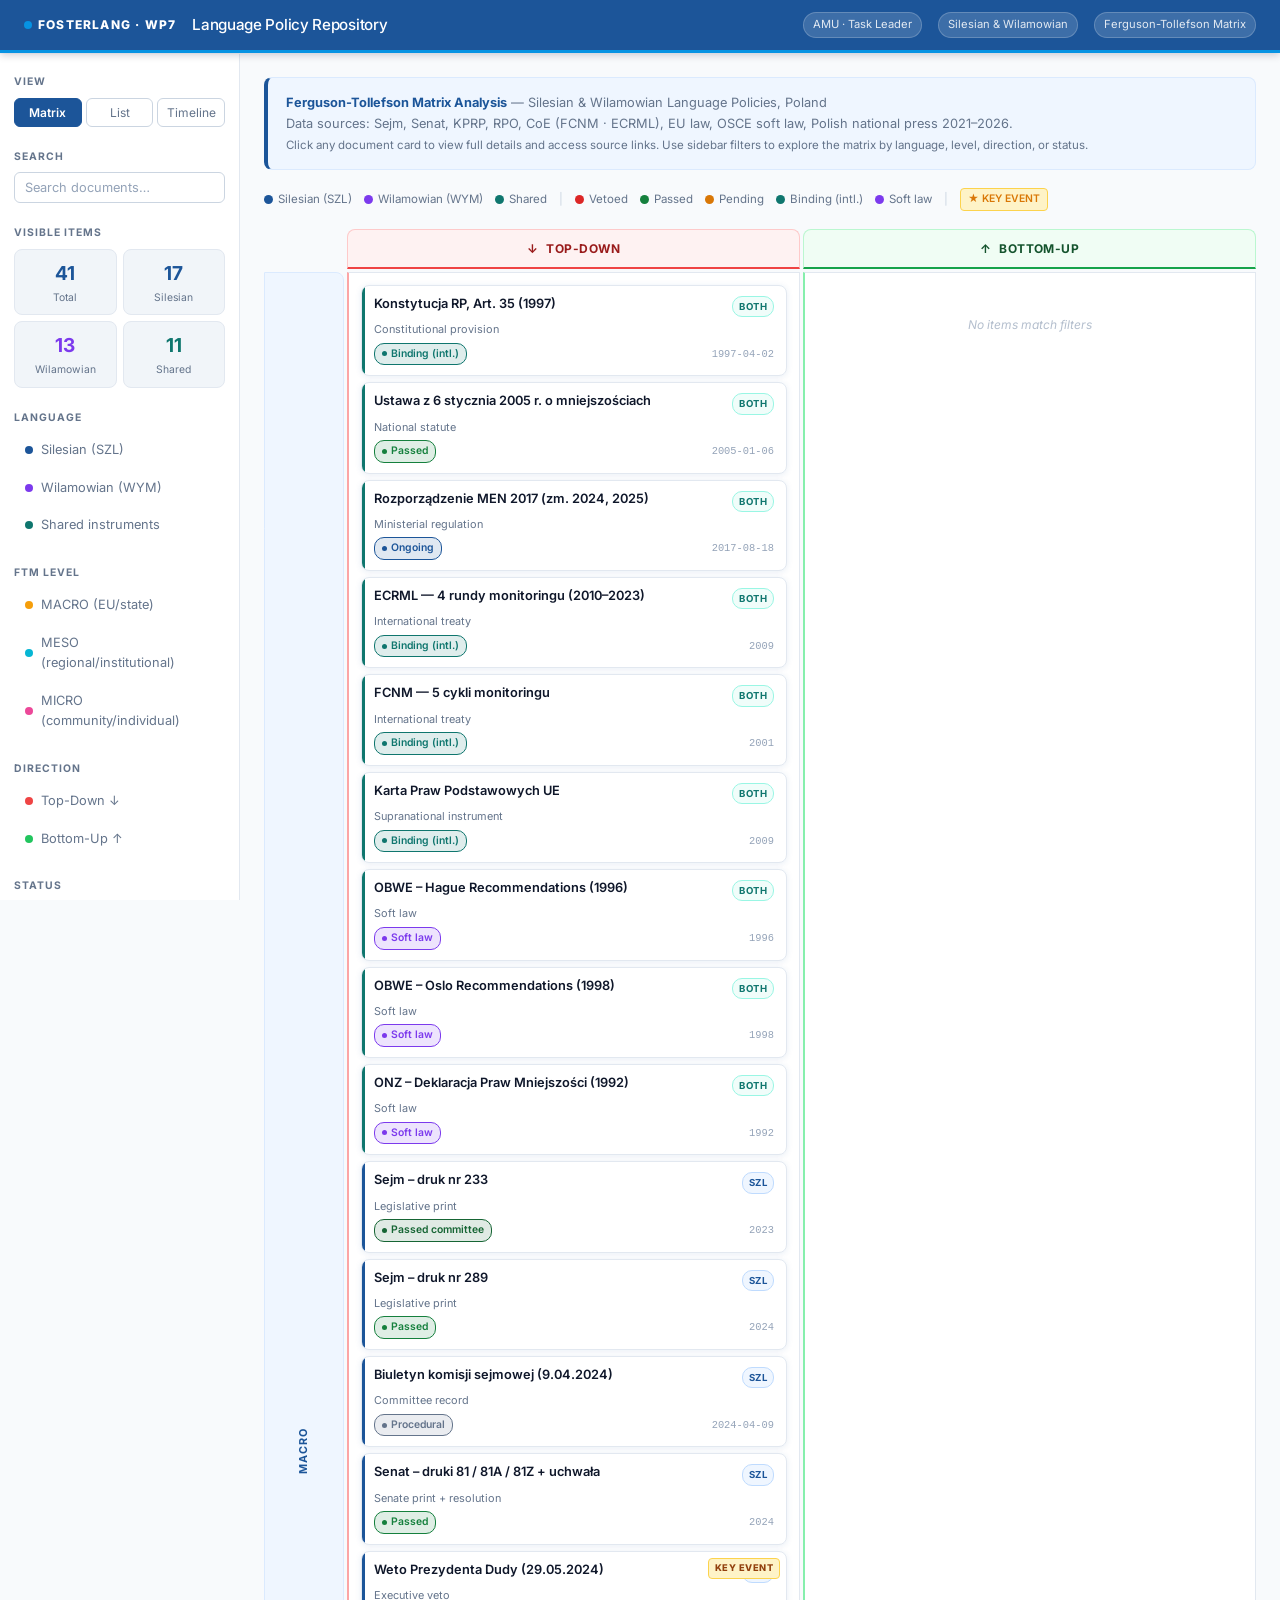
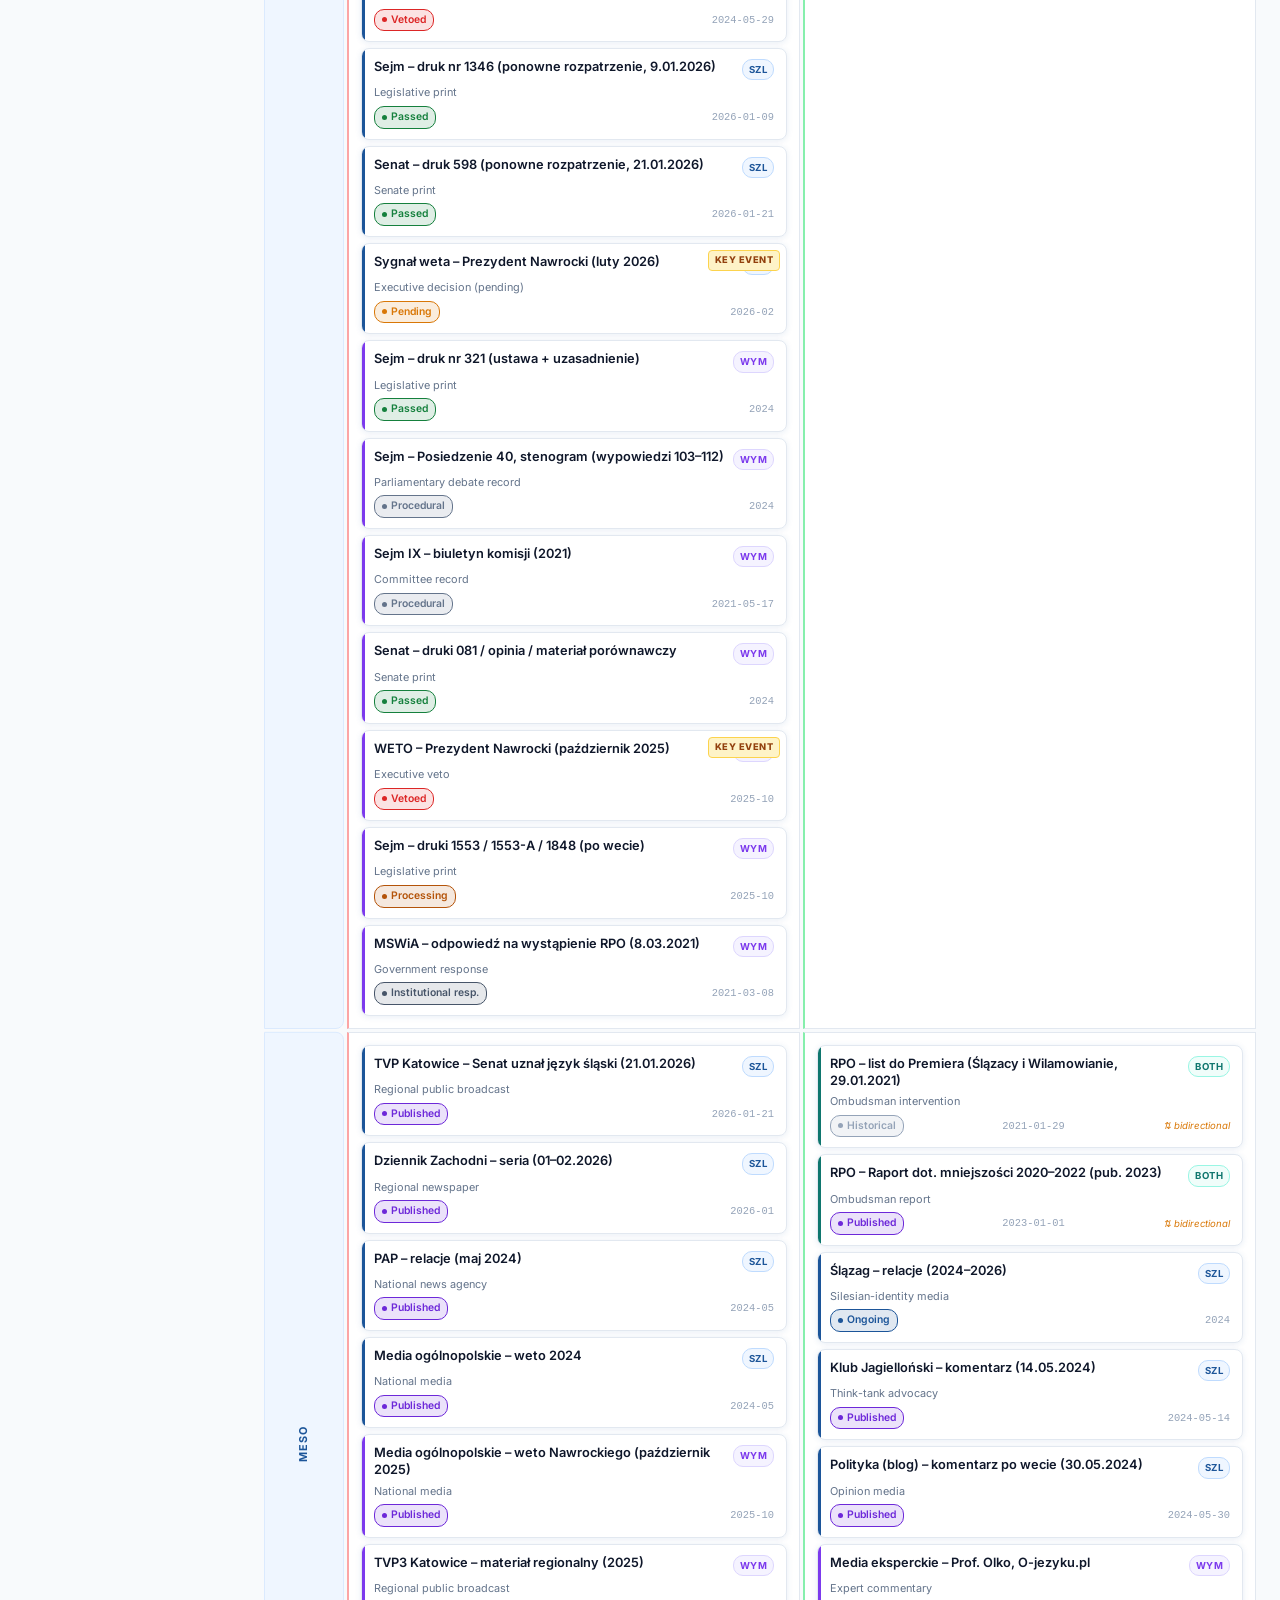
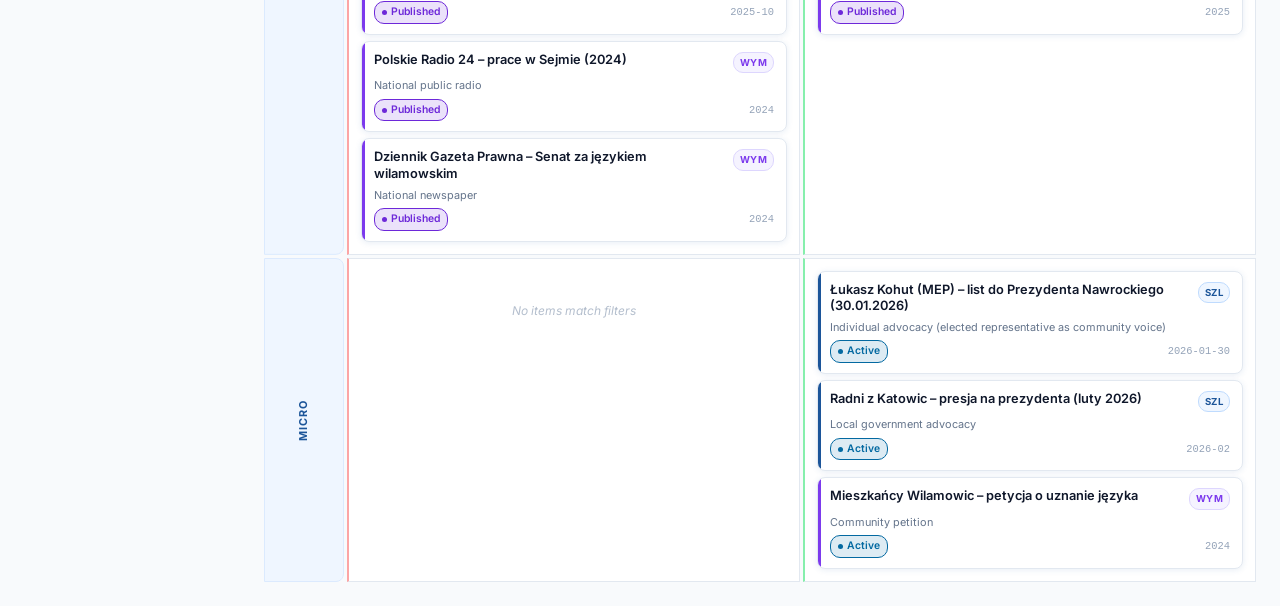
==== index.html @ af9cbf14 "Add FOSTERLANG WP7 language policy FTM repository Interactive GitHub Pages site presenting Silesian " ====
<!DOCTYPE html>
<html lang="en">
<head>
  <meta charset="UTF-8">
  <meta name="viewport" content="width=device-width, initial-scale=1.0">
  <title>Language Policy Repository — FOSTERLANG WP7</title>
  <link rel="preconnect" href="https://fonts.googleapis.com">
  <link rel="preconnect" href="https://fonts.gstatic.com" crossorigin>
  <link href="https://fonts.googleapis.com/css2?family=Inter:wght@400;500;600;700&display=swap" rel="stylesheet">
  <link rel="stylesheet" href="css/styles.css">
</head>
<body>

<!-- ─── Header ─────────────────────────────────────────────────────────────── -->
<header class="site-header">
  <span class="logo">FOSTERLANG · WP7</span>
  <h1>Language Policy Repository</h1>
  <span class="meta-tag">AMU · Task Leader</span>
  <span class="meta-tag">Silesian &amp; Wilamowian</span>
  <span class="meta-tag">Ferguson-Tollefson Matrix</span>
</header>

<!-- ─── App Layout ──────────────────────────────────────────────────────────── -->
<div class="app-layout">

  <!-- Sidebar -->
  <aside class="sidebar">

    <!-- View toggle -->
    <section>
      <span class="sidebar-label">View</span>
      <div class="view-toggle">
        <button class="view-btn active" data-view="matrix">Matrix</button>
        <button class="view-btn" data-view="list">List</button>
        <button class="view-btn" data-view="timeline">Timeline</button>
      </div>
    </section>

    <!-- Search -->
    <section>
      <span class="sidebar-label">Search</span>
      <input type="text" id="search-input" class="search-bar" placeholder="Search documents…">
    </section>

    <!-- Stats -->
    <section>
      <span class="sidebar-label">Visible items</span>
      <div class="stat-grid">
        <div class="stat-box">
          <div class="num" id="stat-total">—</div>
          <div class="lbl">Total</div>
        </div>
        <div class="stat-box">
          <div class="num" id="stat-szl" style="color:var(--szl)">—</div>
          <div class="lbl">Silesian</div>
        </div>
        <div class="stat-box">
          <div class="num" id="stat-wym" style="color:var(--wym)">—</div>
          <div class="lbl">Wilamowian</div>
        </div>
        <div class="stat-box">
          <div class="num" id="stat-shared" style="color:var(--shared)">—</div>
          <div class="lbl">Shared</div>
        </div>
      </div>
    </section>

    <!-- Language filter -->
    <section>
      <span class="sidebar-label">Language</span>
      <div class="filter-group">
        <div class="filter-pill" data-filter="language" data-value="szl">
          <span class="dot" style="background:var(--szl)"></span>
          Silesian (SZL)
        </div>
        <div class="filter-pill" data-filter="language" data-value="wym">
          <span class="dot" style="background:var(--wym)"></span>
          Wilamowian (WYM)
        </div>
        <div class="filter-pill" data-filter="language" data-value="shared">
          <span class="dot" style="background:var(--shared)"></span>
          Shared instruments
        </div>
      </div>
    </section>

    <!-- Level filter -->
    <section>
      <span class="sidebar-label">FTM Level</span>
      <div class="filter-group">
        <div class="filter-pill" data-filter="level" data-value="MACRO">
          <span class="dot" style="background:#f59e0b"></span>
          MACRO (EU/state)
        </div>
        <div class="filter-pill" data-filter="level" data-value="MESO">
          <span class="dot" style="background:#06b6d4"></span>
          MESO (regional/institutional)
        </div>
        <div class="filter-pill" data-filter="level" data-value="MICRO">
          <span class="dot" style="background:#ec4899"></span>
          MICRO (community/individual)
        </div>
      </div>
    </section>

    <!-- Direction filter -->
    <section>
      <span class="sidebar-label">Direction</span>
      <div class="filter-group">
        <div class="filter-pill" data-filter="direction" data-value="TOP_DOWN">
          <span class="dot" style="background:#ef4444"></span>
          Top-Down ↓
        </div>
        <div class="filter-pill" data-filter="direction" data-value="BOTTOM_UP">
          <span class="dot" style="background:#22c55e"></span>
          Bottom-Up ↑
        </div>
      </div>
    </section>

    <!-- Status filter -->
    <section>
      <span class="sidebar-label">Status</span>
      <div class="filter-group">
        <div class="filter-pill" data-filter="status" data-value="vetoed">
          <span class="dot" style="background:#ef4444"></span>Vetoed
        </div>
        <div class="filter-pill" data-filter="status" data-value="pending">
          <span class="dot" style="background:#f97316"></span>Pending
        </div>
        <div class="filter-pill" data-filter="status" data-value="passed">
          <span class="dot" style="background:#22c55e"></span>Passed
        </div>
        <div class="filter-pill" data-filter="status" data-value="binding_international">
          <span class="dot" style="background:#10b981"></span>Binding (intl.)
        </div>
        <div class="filter-pill" data-filter="status" data-value="soft_law">
          <span class="dot" style="background:#a78bfa"></span>Soft law
        </div>
        <div class="filter-pill" data-filter="status" data-value="processing">
          <span class="dot" style="background:#eab308"></span>Processing
        </div>
        <div class="filter-pill" data-filter="status" data-value="ongoing">
          <span class="dot" style="background:#3b82f6"></span>Ongoing
        </div>
        <div class="filter-pill" data-filter="status" data-value="published">
          <span class="dot" style="background:#8b5cf6"></span>Published
        </div>
      </div>
    </section>

    <!-- FTM reference -->
    <section>
      <span class="sidebar-label">Framework</span>
      <div style="font-size:.72rem;color:var(--text-muted);line-height:1.6;background:var(--surface2);border-radius:6px;padding:10px 12px;border:1px solid var(--border);">
        <strong style="color:var(--accent)">Ferguson-Tollefson Matrix</strong><br>
        Kan (2011); Kan &amp; Adamson (2016)<br><br>
        Evaluates language policy at <strong>3 levels</strong> × <strong>2 directions</strong>:<br>
        MACRO · MESO · MICRO<br>
        Top-Down · Bottom-Up<br><br>
        <span style="color:var(--text-muted);font-style:italic;">Part of FOSTERLANG WP7 — Effective Multilingualism Policies</span>
      </div>
    </section>

  </aside>

  <!-- Main -->
  <main class="main">

    <!-- Framework info banner -->
    <div class="framework-banner">
      <div style="flex:1">
        <strong>Ferguson-Tollefson Matrix Analysis</strong> — Silesian &amp; Wilamowian Language Policies, Poland<br>
        Data sources: Sejm, Senat, KPRP, RPO, CoE (FCNM · ECRML), EU law, OSCE soft law, Polish national press 2021–2026.<br>
        <span style="font-size:.72rem;">Click any document card to view full details and access source links. Use sidebar filters to explore the matrix by language, level, direction, or status.</span>
      </div>
    </div>

    <!-- Legend -->
    <div class="legend">
      <span class="legend-item"><span class="legend-dot" style="background:var(--szl)"></span>Silesian (SZL)</span>
      <span class="legend-item"><span class="legend-dot" style="background:var(--wym)"></span>Wilamowian (WYM)</span>
      <span class="legend-item"><span class="legend-dot" style="background:var(--shared)"></span>Shared</span>
      <span class="legend-divider">|</span>
      <span class="legend-item"><span class="legend-dot" style="background:#dc2626"></span>Vetoed</span>
      <span class="legend-item"><span class="legend-dot" style="background:#15803d"></span>Passed</span>
      <span class="legend-item"><span class="legend-dot" style="background:#d97706"></span>Pending</span>
      <span class="legend-item"><span class="legend-dot" style="background:#0f766e"></span>Binding (intl.)</span>
      <span class="legend-item"><span class="legend-dot" style="background:#7c3aed"></span>Soft law</span>
      <span class="legend-divider">|</span>
      <span class="legend-item" style="font-weight:600;color:#d97706;background:#fef3c7;padding:2px 7px;border-radius:4px;border:1px solid #fcd34d;font-size:.65rem;">★ KEY EVENT</span>
    </div>

    <!-- ── Matrix View ──────────────────────────────────────────────────────── -->
    <div id="matrix-view">
      <div class="matrix-container" id="matrix-container">
        <!-- Rendered by JS -->
      </div>
    </div>

    <!-- ── List View ────────────────────────────────────────────────────────── -->
    <div id="list-view">
      <div id="list-container">
        <!-- Rendered by JS -->
      </div>
    </div>

    <!-- ── Timeline View ────────────────────────────────────────────────────── -->
    <div id="timeline-view">
      <div id="timeline-container">
        <!-- Rendered by JS -->
      </div>
    </div>

  </main>
</div>

<!-- ─── Modal ──────────────────────────────────────────────────────────────── -->
<div id="modal-backdrop" class="modal-backdrop">
  <div id="modal" class="modal" role="dialog" aria-modal="true">
    <div class="modal-header">
      <h3 id="modal-title"></h3>
      <button id="modal-close-btn" class="modal-close" aria-label="Close">×</button>
    </div>
    <div class="modal-body">
      <div id="modal-meta" class="modal-meta"></div>
      <div id="modal-label-en" style="font-size:.8rem;color:var(--text-muted);margin-bottom:10px;font-style:italic;"></div>
      <div id="modal-description" class="modal-description"></div>
      <div id="modal-note" class="modal-note" style="display:none;"></div>
      <div id="modal-links"></div>
    </div>
  </div>
</div>

<script src="data/ftm-data.js"></script>
<script src="js/app.js"></script>
</body>
</html>
---- css/styles.css ----
/* ─── Reset & Base ──────────────────────────────────────────────────────── */
*, *::before, *::after { box-sizing: border-box; margin: 0; padding: 0; }

:root {
  /* FOSTERLANG brand palette */
  --blue-dark:    #1c5599;   /* top-bar blue from fosterlang.al.uw.edu.pl */
  --blue-mid:     #0693e3;   /* vivid cyan-blue */
  --blue-navy:    #01012f;   /* deep navy */
  --blue-light:   #dbeafe;   /* light blue tint */
  --blue-lighter: #eff6ff;   /* very pale blue */

  /* Light theme surfaces */
  --bg:         #f8fafc;
  --surface:    #ffffff;
  --surface2:   #f1f5f9;
  --border:     #e2e8f0;
  --border-mid: #cbd5e1;

  /* Text */
  --text:       #0f172a;
  --text-muted: #64748b;
  --text-light: #94a3b8;

  /* Language accent colors */
  --szl:        #1c5599;
  --szl-light:  #3b82f6;
  --szl-bg:     #eff6ff;
  --wym:        #7c3aed;
  --wym-light:  #a78bfa;
  --wym-bg:     #f5f3ff;
  --shared:     #0f766e;
  --shared-light: #14b8a6;
  --shared-bg:  #f0fdfa;

  /* Status colors */
  --status-passed:   #15803d;
  --status-vetoed:   #dc2626;
  --status-pending:  #d97706;
  --status-binding:  #0f766e;
  --status-soft:     #7c3aed;
  --status-process:  #b45309;
  --status-ongoing:  #1c5599;
  --status-pub:      #6d28d9;

  --radius: 8px;
  --shadow: 0 1px 6px rgba(28,85,153,.1);
  --shadow-md: 0 4px 16px rgba(28,85,153,.12);
}

html { scroll-behavior: smooth; }

body {
  background: var(--bg);
  color: var(--text);
  font-family: 'Inter', system-ui, -apple-system, sans-serif;
  font-size: 14px;
  line-height: 1.6;
  min-height: 100vh;
}

/* ─── Typography ────────────────────────────────────────────────────────── */
h1 { font-size: 1.2rem; font-weight: 700; letter-spacing: -.02em; }
h2 { font-size: 1.05rem; font-weight: 600; }
h3 { font-size: .95rem; font-weight: 600; }
a  { color: inherit; text-decoration: none; }

/* ─── Header ────────────────────────────────────────────────────────────── */
.site-header {
  background: var(--blue-dark);
  border-bottom: 3px solid var(--blue-mid);
  padding: 12px 24px;
  display: flex;
  align-items: center;
  gap: 16px;
  position: sticky;
  top: 0;
  z-index: 100;
  box-shadow: 0 2px 8px rgba(1,1,47,.2);
}

.site-header .logo {
  font-size: .75rem;
  font-weight: 800;
  letter-spacing: .1em;
  text-transform: uppercase;
  color: #ffffff;
  white-space: nowrap;
  display: flex;
  align-items: center;
  gap: 6px;
}

.site-header .logo::before {
  content: '';
  display: inline-block;
  width: 8px;
  height: 8px;
  border-radius: 50%;
  background: var(--blue-mid);
}

.site-header h1 {
  font-size: .95rem;
  flex: 1;
  color: #ffffff;
  font-weight: 500;
}

.site-header .meta-tag {
  font-size: .7rem;
  padding: 3px 9px;
  border-radius: 20px;
  background: rgba(255,255,255,.15);
  color: rgba(255,255,255,.85);
  white-space: nowrap;
  border: 1px solid rgba(255,255,255,.2);
}

/* ─── Layout ────────────────────────────────────────────────────────────── */
.app-layout {
  display: grid;
  grid-template-columns: 240px 1fr;
  min-height: calc(100vh - 54px);
}

/* ─── Sidebar ───────────────────────────────────────────────────────────── */
.sidebar {
  background: var(--surface);
  border-right: 1px solid var(--border);
  padding: 20px 14px;
  overflow-y: auto;
  position: sticky;
  top: 54px;
  height: calc(100vh - 54px);
}

.sidebar section { margin-bottom: 22px; }

.sidebar-label {
  font-size: .65rem;
  font-weight: 700;
  letter-spacing: .1em;
  text-transform: uppercase;
  color: var(--text-muted);
  margin-bottom: 7px;
  display: block;
}

/* Filter pills */
.filter-group { display: flex; flex-direction: column; gap: 3px; }

.filter-pill {
  display: flex;
  align-items: center;
  gap: 8px;
  padding: 6px 10px;
  border-radius: 6px;
  cursor: pointer;
  transition: all .15s;
  user-select: none;
  font-size: .8rem;
  color: var(--text-muted);
  border: 1px solid transparent;
}
.filter-pill:hover {
  background: var(--blue-lighter);
  color: var(--blue-dark);
  border-color: var(--blue-light);
}
.filter-pill.active {
  background: var(--blue-lighter);
  color: var(--blue-dark);
  border-color: var(--blue-light);
  font-weight: 600;
}

.filter-pill .dot {
  width: 8px; height: 8px;
  border-radius: 50%;
  flex-shrink: 0;
}

/* Stats */
.stat-grid { display: grid; grid-template-columns: 1fr 1fr; gap: 6px; }
.stat-box {
  background: var(--surface2);
  border: 1px solid var(--border);
  border-radius: var(--radius);
  padding: 8px 10px;
  text-align: center;
}
.stat-box .num { font-size: 1.2rem; font-weight: 700; color: var(--blue-dark); }
.stat-box .lbl { font-size: .65rem; color: var(--text-muted); margin-top: 1px; }

/* View toggle */
.view-toggle { display: flex; gap: 4px; }
.view-btn {
  flex: 1;
  padding: 6px;
  border: 1px solid var(--border-mid);
  border-radius: 6px;
  background: transparent;
  color: var(--text-muted);
  cursor: pointer;
  font-size: .75rem;
  transition: all .15s;
  text-align: center;
  font-family: inherit;
}
.view-btn:hover {
  background: var(--blue-lighter);
  color: var(--blue-dark);
  border-color: var(--blue-light);
}
.view-btn.active {
  background: var(--blue-dark);
  color: #fff;
  border-color: var(--blue-dark);
  font-weight: 600;
}

/* ─── Main content ──────────────────────────────────────────────────────── */
.main {
  padding: 24px;
  overflow: auto;
}

/* ─── Matrix view ───────────────────────────────────────────────────────── */
#matrix-view { display: block; }
#list-view, #timeline-view { display: none; }

.matrix-container {
  display: grid;
  grid-template-columns: 80px repeat(2, 1fr);
  grid-template-rows: 40px repeat(3, auto);
  gap: 3px;
  min-width: 700px;
}

.axis-label {
  display: flex;
  align-items: center;
  justify-content: center;
  font-size: .65rem;
  font-weight: 700;
  letter-spacing: .07em;
  text-transform: uppercase;
  color: var(--text-muted);
  padding: 6px;
}

.col-header {
  display: flex;
  align-items: center;
  justify-content: center;
  gap: 8px;
  border-radius: var(--radius) var(--radius) 0 0;
  padding: 10px 12px;
  font-size: .75rem;
  font-weight: 700;
  letter-spacing: .04em;
  text-transform: uppercase;
}

.col-header.top-down {
  background: #fef2f2;
  border: 1px solid #fecaca;
  border-bottom: 2px solid #ef4444;
  color: #991b1b;
}
.col-header.bottom-up {
  background: #f0fdf4;
  border: 1px solid #bbf7d0;
  border-bottom: 2px solid #16a34a;
  color: #14532d;
}

.row-header {
  display: flex;
  align-items: center;
  justify-content: center;
  writing-mode: vertical-rl;
  text-orientation: mixed;
  transform: rotate(180deg);
  font-size: .68rem;
  font-weight: 700;
  letter-spacing: .1em;
  text-transform: uppercase;
  color: var(--blue-dark);
  padding: 12px 6px;
  background: var(--blue-lighter);
  border-radius: var(--radius) 0 0 var(--radius);
  border: 1px solid var(--blue-light);
}

.matrix-cell {
  background: var(--surface);
  border: 1px solid var(--border);
  padding: 12px;
  min-height: 120px;
  display: flex;
  flex-direction: column;
  gap: 6px;
}

.matrix-cell.col-top-down  { border-left: 2px solid #fca5a5; }
.matrix-cell.col-bottom-up { border-left: 2px solid #86efac; }

.cell-empty {
  display: flex;
  align-items: center;
  justify-content: center;
  color: var(--text-light);
  font-size: .75rem;
  font-style: italic;
  opacity: .7;
  height: 80px;
}

/* ─── Document Cards ────────────────────────────────────────────────────── */
.doc-card {
  background: var(--surface);
  border: 1px solid var(--border);
  border-radius: var(--radius);
  padding: 10px 12px;
  cursor: pointer;
  transition: all .15s;
  position: relative;
  overflow: hidden;
  box-shadow: var(--shadow);
}
.doc-card::before {
  content: '';
  position: absolute;
  left: 0; top: 0; bottom: 0;
  width: 3px;
  border-radius: 3px 0 0 3px;
}
.doc-card.lang-szl::before  { background: var(--szl); }
.doc-card.lang-wym::before  { background: var(--wym); }
.doc-card.lang-shared::before { background: var(--shared); }

.doc-card:hover {
  border-color: var(--blue-mid);
  transform: translateY(-1px);
  box-shadow: var(--shadow-md);
}

.doc-card .card-header {
  display: flex;
  align-items: flex-start;
  gap: 6px;
  margin-bottom: 4px;
}

.doc-card .card-label {
  font-size: .8rem;
  font-weight: 600;
  line-height: 1.3;
  flex: 1;
  color: var(--text);
}

.lang-badge {
  font-size: .6rem;
  font-weight: 700;
  padding: 2px 6px;
  border-radius: 10px;
  flex-shrink: 0;
  text-transform: uppercase;
  letter-spacing: .05em;
}
.lang-badge.szl    { background: var(--szl-bg);    color: var(--szl);    border: 1px solid #bfdbfe; }
.lang-badge.wym    { background: var(--wym-bg);    color: var(--wym);    border: 1px solid #ddd6fe; }
.lang-badge.shared { background: var(--shared-bg); color: var(--shared); border: 1px solid #99f6e4; }

.doc-card .card-type {
  font-size: .68rem;
  color: var(--text-muted);
  margin-bottom: 4px;
}

.doc-card .card-footer {
  display: flex;
  align-items: center;
  justify-content: space-between;
  gap: 6px;
  flex-wrap: wrap;
  margin-top: 4px;
}

.status-badge {
  font-size: .65rem;
  padding: 2px 7px;
  border-radius: 10px;
  font-weight: 600;
  display: inline-flex;
  align-items: center;
  gap: 4px;
  border: 1px solid currentColor;
}
.status-badge::before {
  content: '';
  width: 5px; height: 5px;
  border-radius: 50%;
  background: currentColor;
}

.card-date {
  font-size: .65rem;
  color: var(--text-light);
  font-family: monospace;
}

.significance-flag {
  position: absolute;
  top: 6px; right: 6px;
  font-size: .58rem;
  font-weight: 800;
  padding: 2px 6px;
  background: #fef3c7;
  color: #92400e;
  border: 1px solid #fcd34d;
  border-radius: 4px;
  text-transform: uppercase;
  letter-spacing: .05em;
}

.bidirectional-flag {
  font-size: .6rem;
  color: #d97706;
  font-style: italic;
}

/* ─── Modal ─────────────────────────────────────────────────────────────── */
.modal-backdrop {
  display: none;
  position: fixed;
  inset: 0;
  background: rgba(1,1,47,.5);
  backdrop-filter: blur(3px);
  z-index: 200;
  align-items: center;
  justify-content: center;
  padding: 20px;
}
.modal-backdrop.open { display: flex; }

.modal {
  background: var(--surface);
  border: 1px solid var(--border);
  border-top: 4px solid var(--blue-dark);
  border-radius: 12px;
  max-width: 620px;
  width: 100%;
  max-height: 82vh;
  overflow-y: auto;
  box-shadow: 0 20px 60px rgba(1,1,47,.25);
}

.modal-header {
  padding: 20px 24px 0;
  display: flex;
  justify-content: space-between;
  align-items: flex-start;
  gap: 12px;
}

.modal-header h3 {
  font-size: 1rem;
  line-height: 1.4;
  color: var(--blue-dark);
}

.modal-close {
  background: var(--surface2);
  border: 1px solid var(--border);
  color: var(--text-muted);
  cursor: pointer;
  font-size: 1.1rem;
  line-height: 1;
  flex-shrink: 0;
  padding: 4px 8px;
  border-radius: 6px;
  transition: all .15s;
}
.modal-close:hover {
  background: var(--blue-lighter);
  color: var(--blue-dark);
  border-color: var(--blue-light);
}

.modal-body { padding: 16px 24px 24px; }

.modal-meta {
  display: flex;
  flex-wrap: wrap;
  gap: 6px;
  margin-bottom: 14px;
  align-items: center;
}

.meta-chip {
  font-size: .7rem;
  padding: 3px 8px;
  border-radius: 5px;
  background: var(--surface2);
  color: var(--text-muted);
  border: 1px solid var(--border);
}

.modal-description {
  font-size: .85rem;
  color: var(--text-muted);
  margin-bottom: 16px;
  line-height: 1.7;
  border-left: 3px solid var(--blue-light);
  padding-left: 12px;
}

.modal-note {
  font-size: .8rem;
  color: #92400e;
  background: #fef3c7;
  border: 1px solid #fcd34d;
  border-radius: 6px;
  padding: 8px 12px;
  margin-bottom: 16px;
  font-style: italic;
}

.modal-links-label {
  font-size: .68rem;
  font-weight: 700;
  letter-spacing: .08em;
  text-transform: uppercase;
  color: var(--text-muted);
  margin-bottom: 8px;
}

.modal-links { display: flex; flex-direction: column; gap: 5px; }

.modal-link {
  display: flex;
  align-items: center;
  gap: 8px;
  padding: 8px 12px;
  background: var(--blue-lighter);
  border: 1px solid var(--blue-light);
  border-radius: 6px;
  font-size: .8rem;
  color: var(--blue-dark);
  transition: all .15s;
  text-decoration: none;
  font-weight: 500;
}
.modal-link:hover {
  background: var(--blue-light);
  border-color: var(--blue-mid);
  color: var(--blue-navy);
}
.modal-link::after {
  content: '↗';
  margin-left: auto;
  color: var(--blue-mid);
  font-size: .8rem;
}

/* ─── List view ─────────────────────────────────────────────────────────── */
#list-view .list-table {
  width: 100%;
  border-collapse: collapse;
  background: var(--surface);
  border-radius: var(--radius);
  overflow: hidden;
  border: 1px solid var(--border);
  box-shadow: var(--shadow);
}
#list-view .list-table th {
  text-align: left;
  padding: 10px 14px;
  font-size: .68rem;
  font-weight: 700;
  letter-spacing: .07em;
  text-transform: uppercase;
  color: white;
  background: var(--blue-dark);
  border-bottom: 2px solid var(--blue-mid);
}
#list-view .list-table td {
  padding: 9px 14px;
  font-size: .8rem;
  border-bottom: 1px solid var(--border);
  vertical-align: middle;
  color: var(--text);
}
#list-view .list-table tr:hover td { background: var(--blue-lighter); }

/* ─── Timeline view ─────────────────────────────────────────────────────── */
.timeline-section { margin-bottom: 40px; }
.timeline-section-title {
  font-size: .78rem;
  font-weight: 700;
  letter-spacing: .06em;
  text-transform: uppercase;
  margin-bottom: 16px;
  padding-bottom: 8px;
  border-bottom: 2px solid var(--blue-light);
  color: var(--blue-dark);
}

.timeline { position: relative; padding-left: 28px; }
.timeline::before {
  content: '';
  position: absolute;
  left: 9px; top: 0; bottom: 0;
  width: 2px;
  background: var(--blue-light);
}

.timeline-item {
  position: relative;
  margin-bottom: 16px;
  padding: 10px 12px;
  background: var(--surface);
  border: 1px solid var(--border);
  border-radius: var(--radius);
  box-shadow: var(--shadow);
}
.timeline-item::before {
  content: '';
  position: absolute;
  left: -24px;
  top: 14px;
  width: 10px; height: 10px;
  border-radius: 50%;
  border: 2px solid var(--bg);
  background: var(--blue-dark);
}

.timeline-date {
  font-family: monospace;
  font-size: .7rem;
  color: var(--text-light);
  margin-bottom: 3px;
}
.timeline-event {
  font-size: .85rem;
  font-weight: 600;
  color: var(--text);
}

/* ─── Search bar ────────────────────────────────────────────────────────── */
.search-bar {
  width: 100%;
  background: var(--surface);
  border: 1px solid var(--border-mid);
  border-radius: 6px;
  padding: 7px 10px;
  color: var(--text);
  font-size: .8rem;
  outline: none;
  transition: all .15s;
  font-family: inherit;
}
.search-bar:focus {
  border-color: var(--blue-dark);
  box-shadow: 0 0 0 3px rgba(28,85,153,.1);
}
.search-bar::placeholder { color: var(--text-light); }

/* ─── Framework info banner ─────────────────────────────────────────────── */
.framework-banner {
  background: var(--blue-lighter);
  border: 1px solid var(--blue-light);
  border-left: 4px solid var(--blue-dark);
  border-radius: var(--radius);
  padding: 14px 18px;
  margin-bottom: 18px;
  font-size: .8rem;
  color: var(--text-muted);
  line-height: 1.65;
}
.framework-banner strong { color: var(--blue-dark); }

/* ─── Legend ────────────────────────────────────────────────────────────── */
.legend {
  display: flex;
  flex-wrap: wrap;
  gap: 12px;
  margin-bottom: 18px;
  font-size: .72rem;
  align-items: center;
}
.legend-item {
  display: flex;
  align-items: center;
  gap: 5px;
  color: var(--text-muted);
}
.legend-dot { width: 9px; height: 9px; border-radius: 50%; flex-shrink: 0; }
.legend-divider { color: var(--border-mid); }

/* ─── Empty state ───────────────────────────────────────────────────────── */
.empty-state {
  text-align: center;
  padding: 40px;
  color: var(--text-muted);
  font-size: .85rem;
}

/* ─── Scrollbar ─────────────────────────────────────────────────────────── */
::-webkit-scrollbar { width: 6px; height: 6px; }
::-webkit-scrollbar-track { background: var(--surface2); }
::-webkit-scrollbar-thumb { background: var(--blue-light); border-radius: 3px; }
::-webkit-scrollbar-thumb:hover { background: var(--szl-light); }

/* ─── Responsive ────────────────────────────────────────────────────────── */
@media (max-width: 900px) {
  .app-layout { grid-template-columns: 1fr; }
  .sidebar { position: static; height: auto; border-right: none; border-bottom: 1px solid var(--border); }
  .main { padding: 16px; }
}
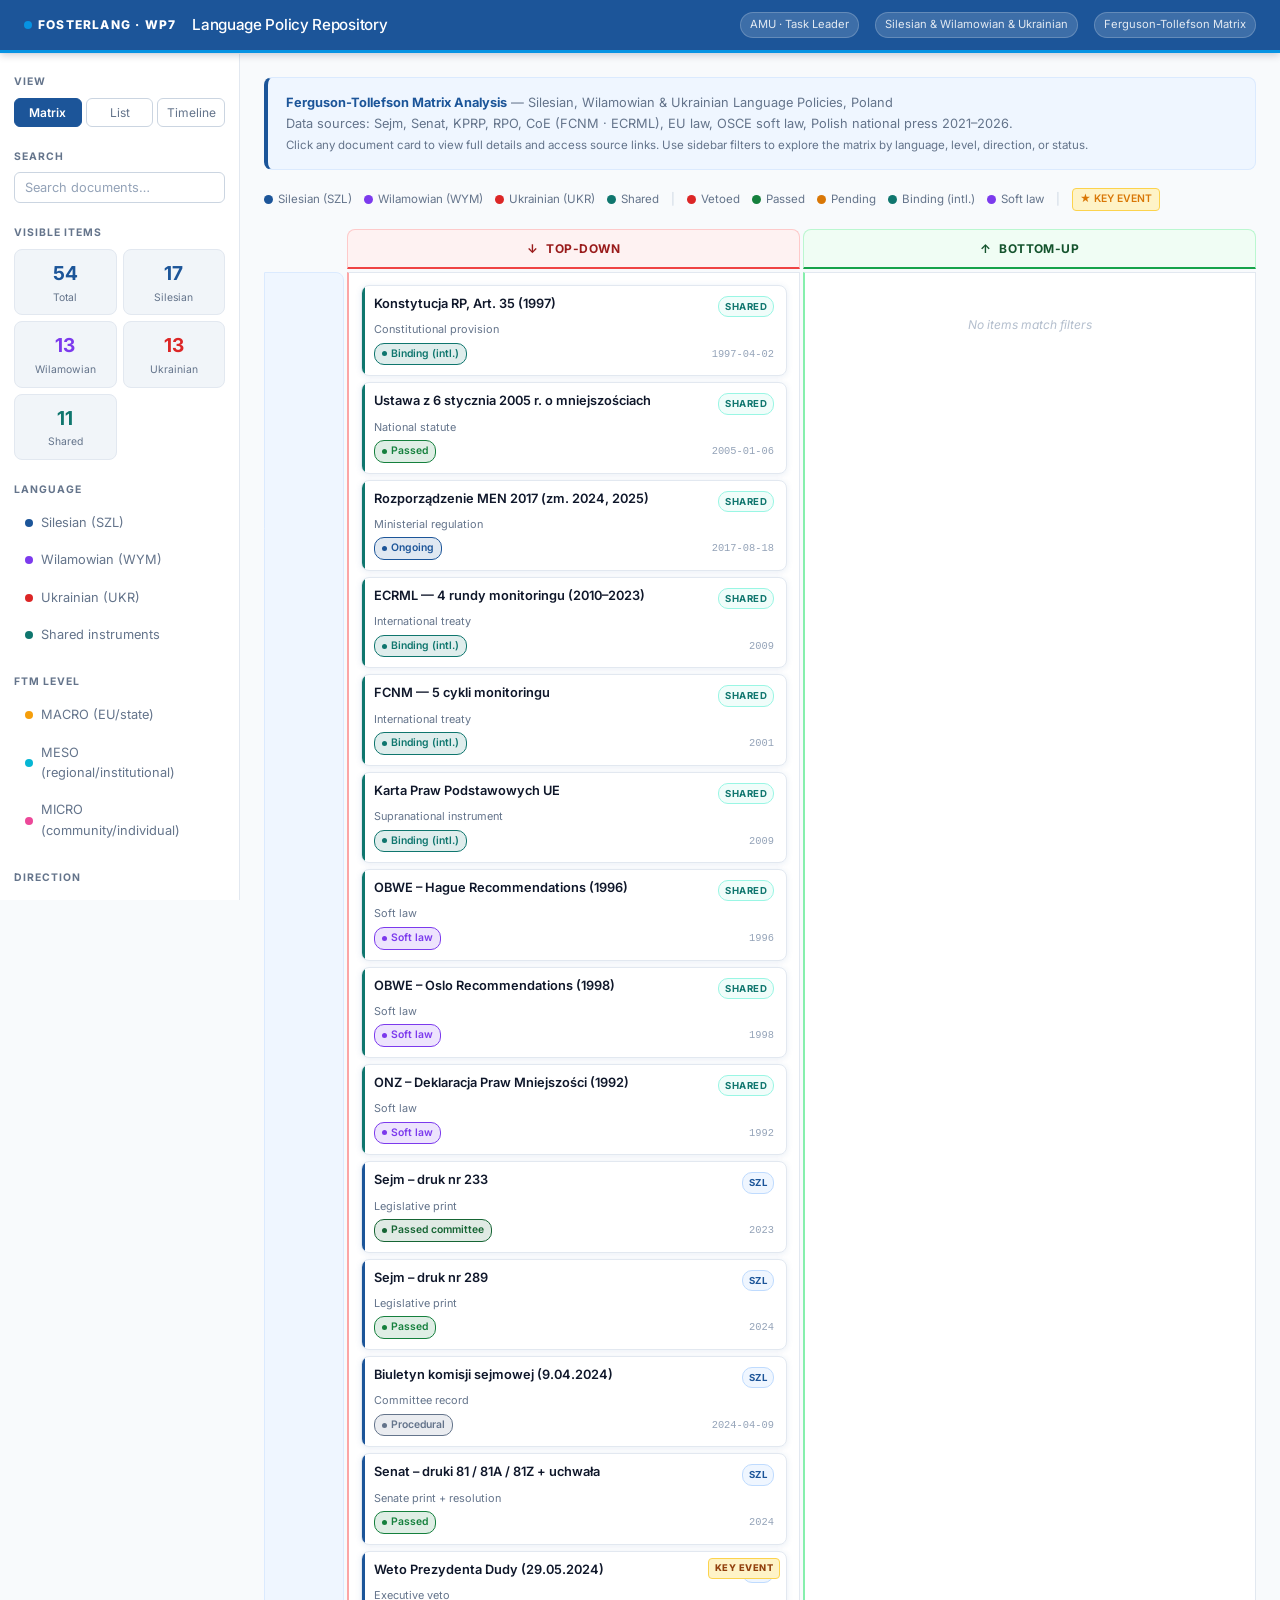
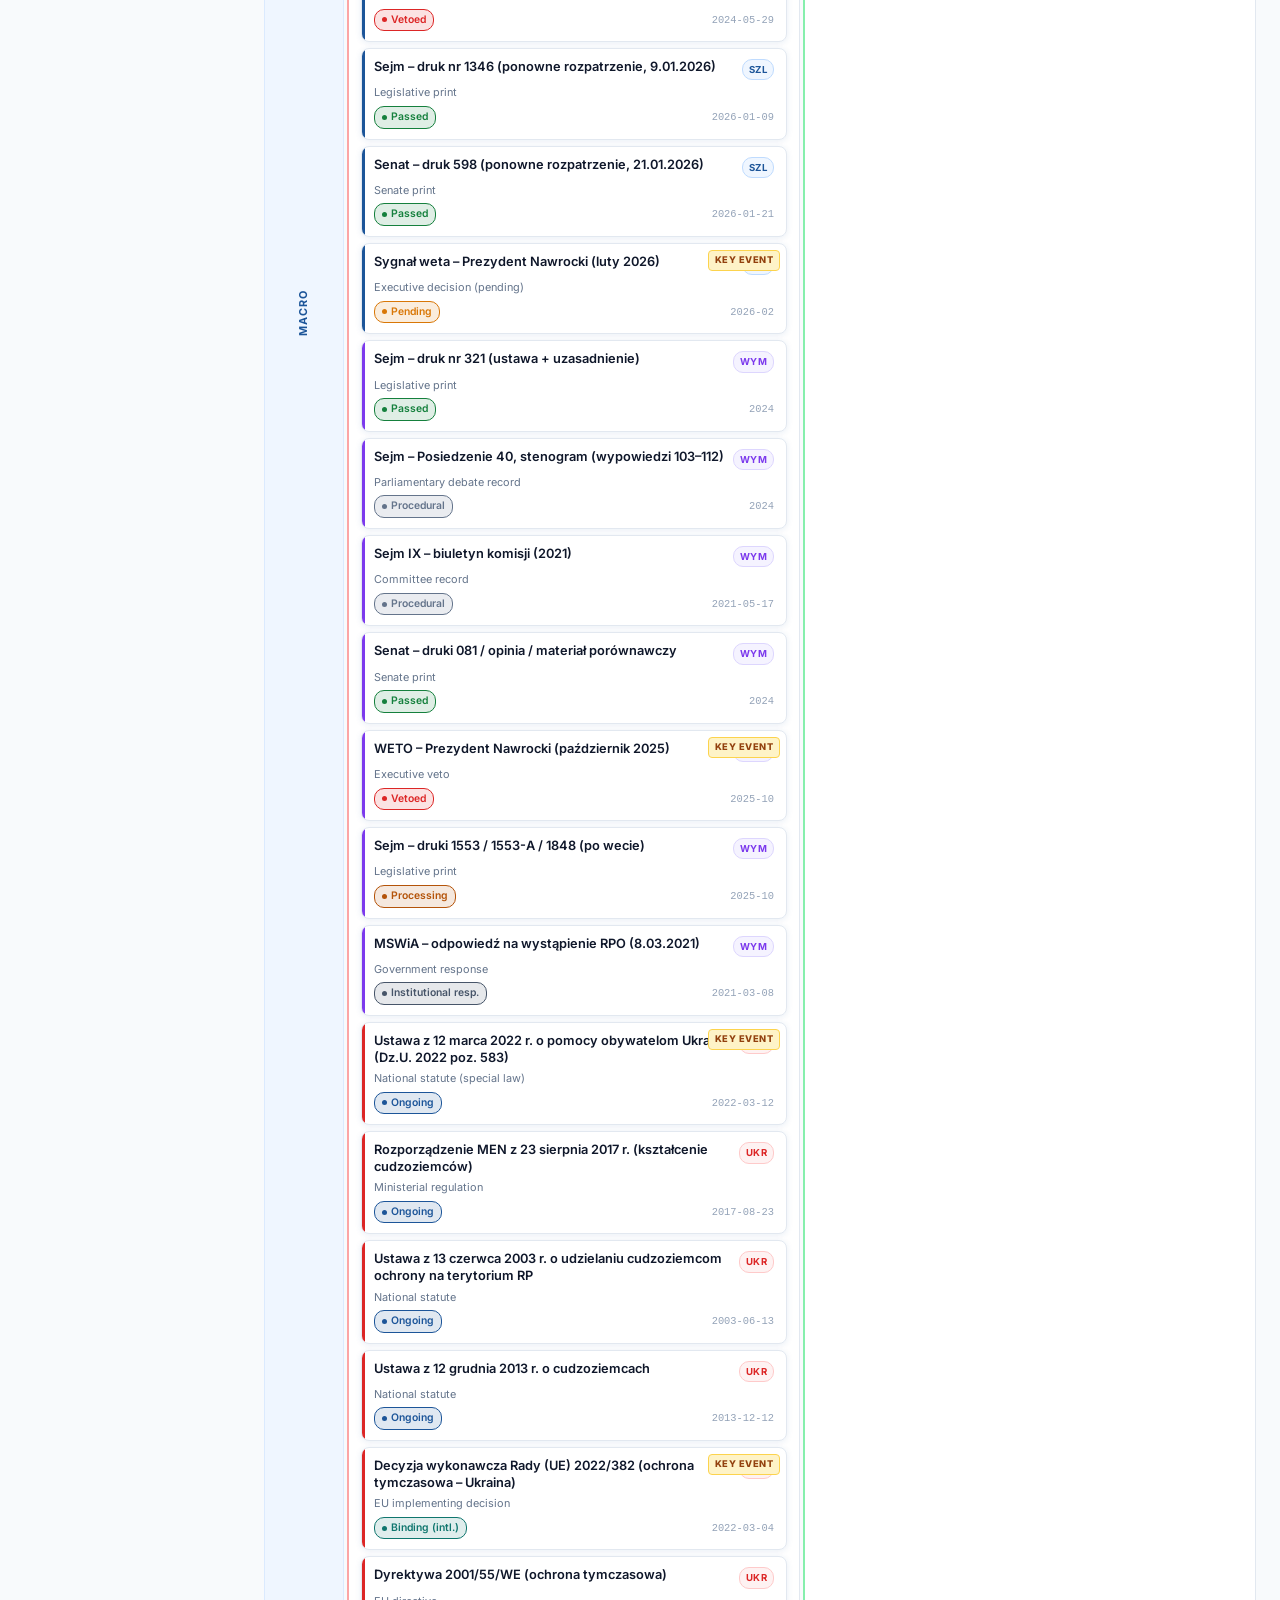
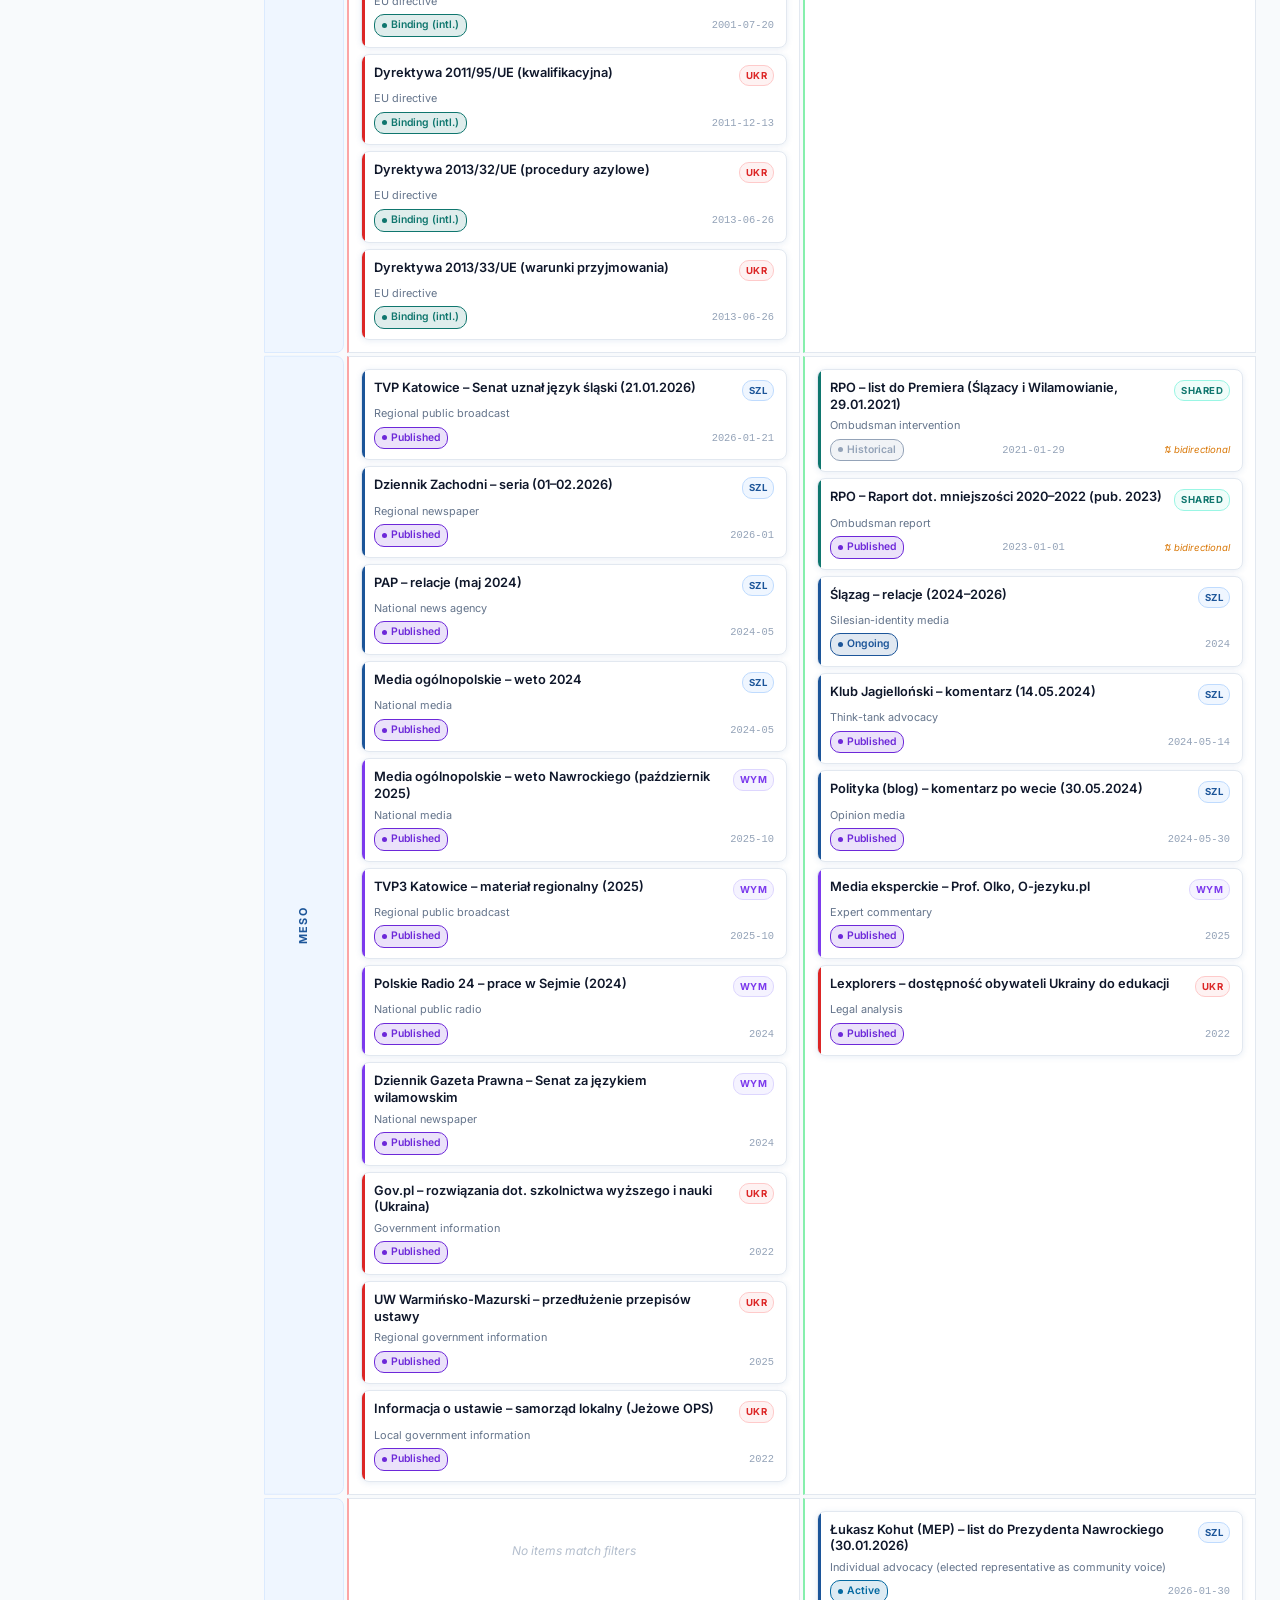
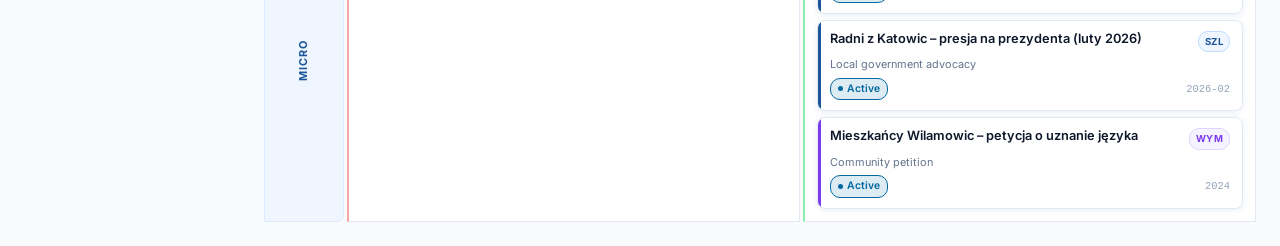
==== commit 8c56e756: "Add Ukrainian (UKR) language policy track to FTM repository - Add 13 Ukrainian-specific items mapped" ====
--- a/index.html
+++ b/index.html
@@ -16,7 +16,7 @@
   <span class="logo">FOSTERLANG · WP7</span>
   <h1>Language Policy Repository</h1>
   <span class="meta-tag">AMU · Task Leader</span>
-  <span class="meta-tag">Silesian &amp; Wilamowian</span>
+  <span class="meta-tag">Silesian &amp; Wilamowian &amp; Ukrainian</span>
   <span class="meta-tag">Ferguson-Tollefson Matrix</span>
 </header>
 
@@ -59,6 +59,10 @@
           <div class="lbl">Wilamowian</div>
         </div>
         <div class="stat-box">
+          <div class="num" id="stat-ukr" style="color:var(--ukr)">—</div>
+          <div class="lbl">Ukrainian</div>
+        </div>
+        <div class="stat-box">
           <div class="num" id="stat-shared" style="color:var(--shared)">—</div>
           <div class="lbl">Shared</div>
         </div>
@@ -76,6 +80,10 @@
         <div class="filter-pill" data-filter="language" data-value="wym">
           <span class="dot" style="background:var(--wym)"></span>
           Wilamowian (WYM)
+        </div>
+        <div class="filter-pill" data-filter="language" data-value="ukr">
+          <span class="dot" style="background:var(--ukr)"></span>
+          Ukrainian (UKR)
         </div>
         <div class="filter-pill" data-filter="language" data-value="shared">
           <span class="dot" style="background:var(--shared)"></span>
@@ -170,7 +178,7 @@
     <!-- Framework info banner -->
     <div class="framework-banner">
       <div style="flex:1">
-        <strong>Ferguson-Tollefson Matrix Analysis</strong> — Silesian &amp; Wilamowian Language Policies, Poland<br>
+        <strong>Ferguson-Tollefson Matrix Analysis</strong> — Silesian, Wilamowian &amp; Ukrainian Language Policies, Poland<br>
         Data sources: Sejm, Senat, KPRP, RPO, CoE (FCNM · ECRML), EU law, OSCE soft law, Polish national press 2021–2026.<br>
         <span style="font-size:.72rem;">Click any document card to view full details and access source links. Use sidebar filters to explore the matrix by language, level, direction, or status.</span>
       </div>
@@ -180,6 +188,7 @@
     <div class="legend">
       <span class="legend-item"><span class="legend-dot" style="background:var(--szl)"></span>Silesian (SZL)</span>
       <span class="legend-item"><span class="legend-dot" style="background:var(--wym)"></span>Wilamowian (WYM)</span>
+      <span class="legend-item"><span class="legend-dot" style="background:var(--ukr)"></span>Ukrainian (UKR)</span>
       <span class="legend-item"><span class="legend-dot" style="background:var(--shared)"></span>Shared</span>
       <span class="legend-divider">|</span>
       <span class="legend-item"><span class="legend-dot" style="background:#dc2626"></span>Vetoed</span>
--- a/css/styles.css
+++ b/css/styles.css
@@ -31,6 +31,9 @@
   --shared:     #0f766e;
   --shared-light: #14b8a6;
   --shared-bg:  #f0fdfa;
+  --ukr:        #dc2626;
+  --ukr-light:  #f87171;
+  --ukr-bg:     #fef2f2;
 
   /* Status colors */
   --status-passed:   #15803d;
@@ -338,6 +341,7 @@
 }
 .doc-card.lang-szl::before  { background: var(--szl); }
 .doc-card.lang-wym::before  { background: var(--wym); }
+.doc-card.lang-ukr::before  { background: var(--ukr); }
 .doc-card.lang-shared::before { background: var(--shared); }
 
 .doc-card:hover {
@@ -373,6 +377,7 @@
 .lang-badge.szl    { background: var(--szl-bg);    color: var(--szl);    border: 1px solid #bfdbfe; }
 .lang-badge.wym    { background: var(--wym-bg);    color: var(--wym);    border: 1px solid #ddd6fe; }
 .lang-badge.shared { background: var(--shared-bg); color: var(--shared); border: 1px solid #99f6e4; }
+.lang-badge.ukr    { background: var(--ukr-bg);    color: var(--ukr);    border: 1px solid #fecaca; }
 
 .doc-card .card-type {
   font-size: .68rem;
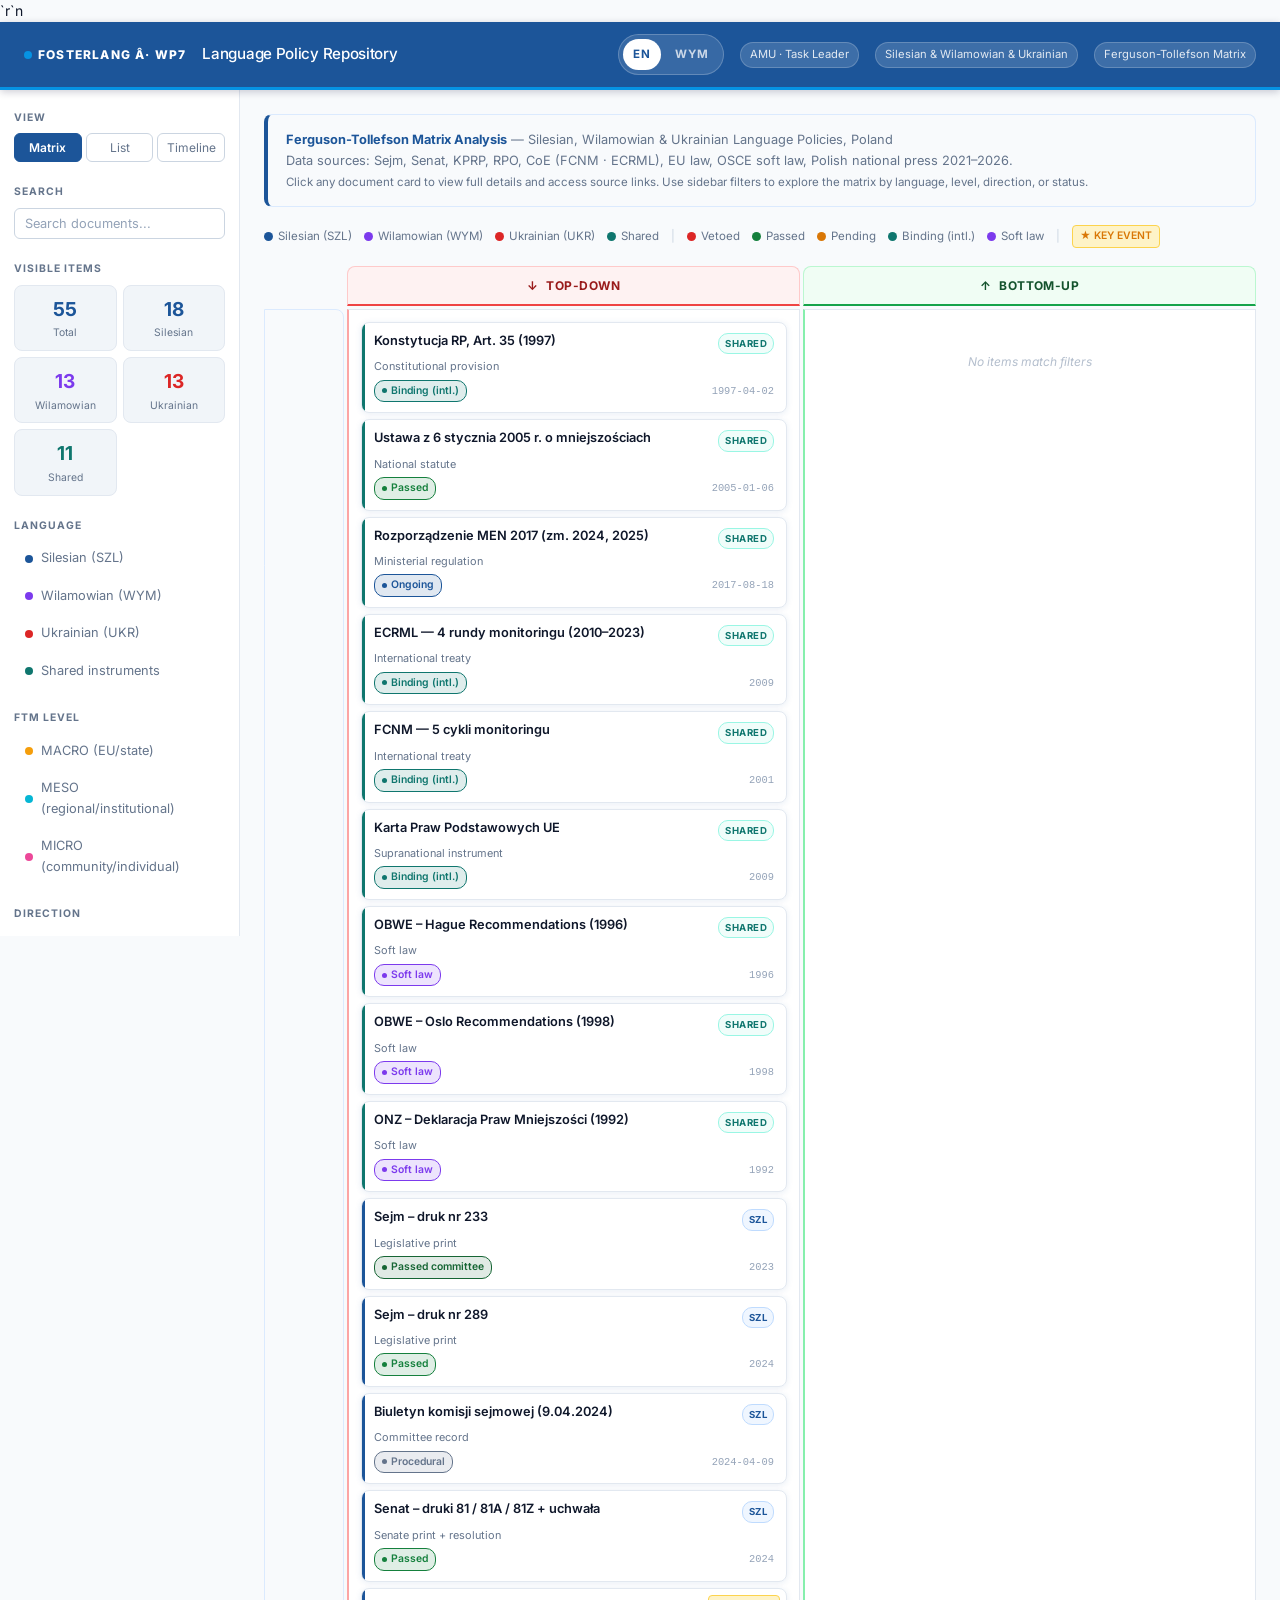
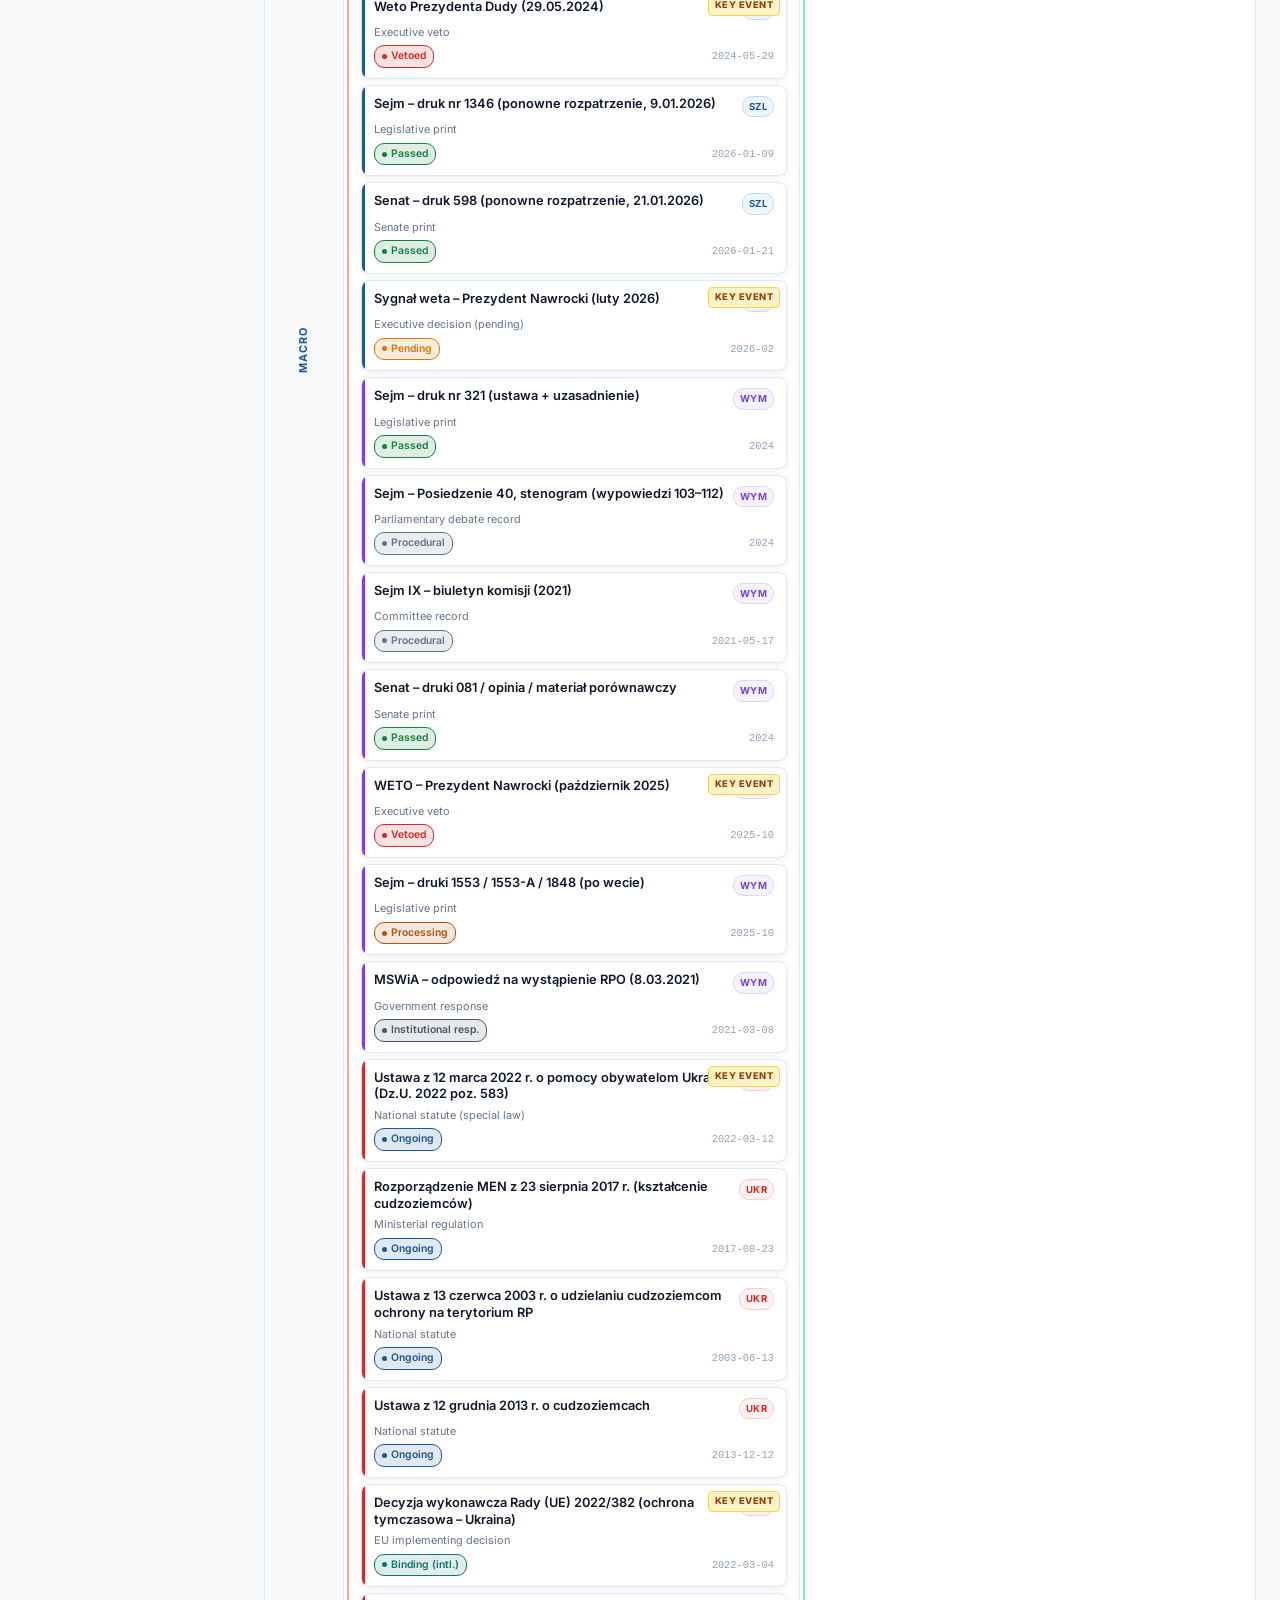
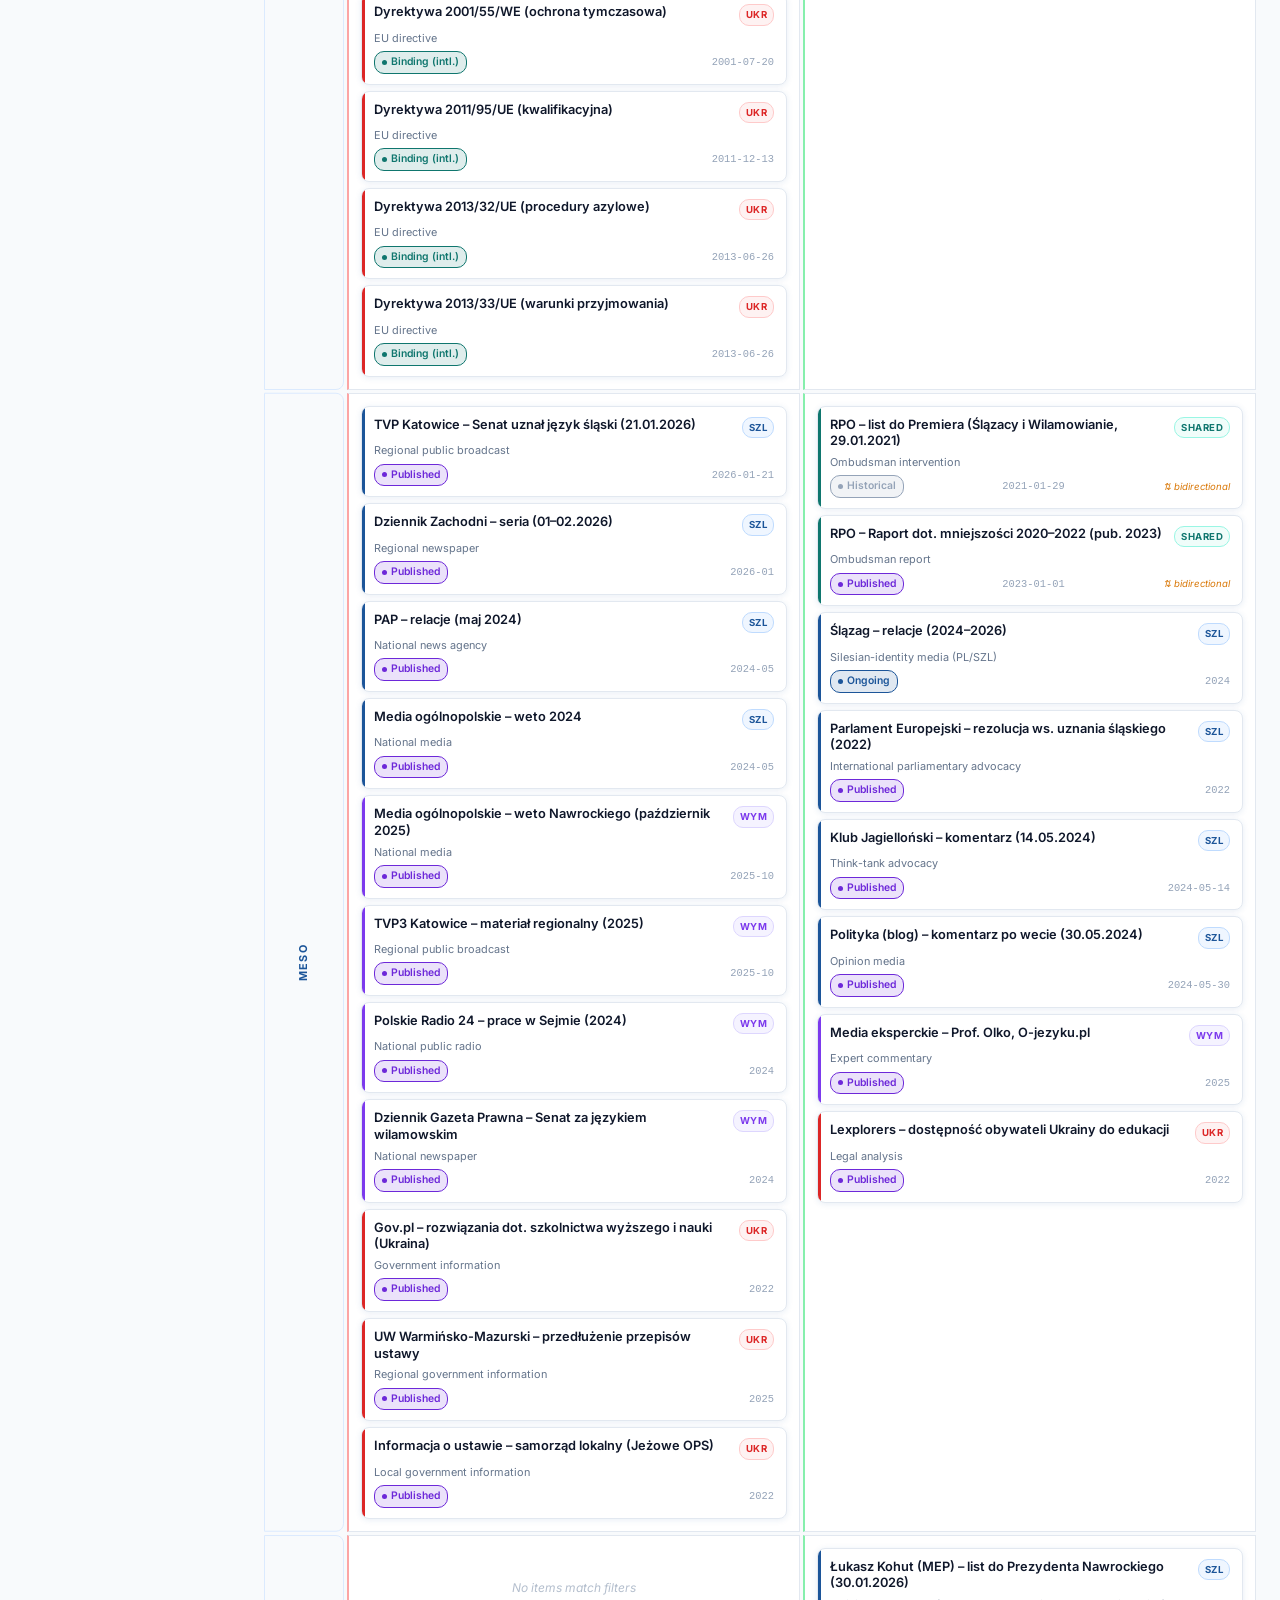
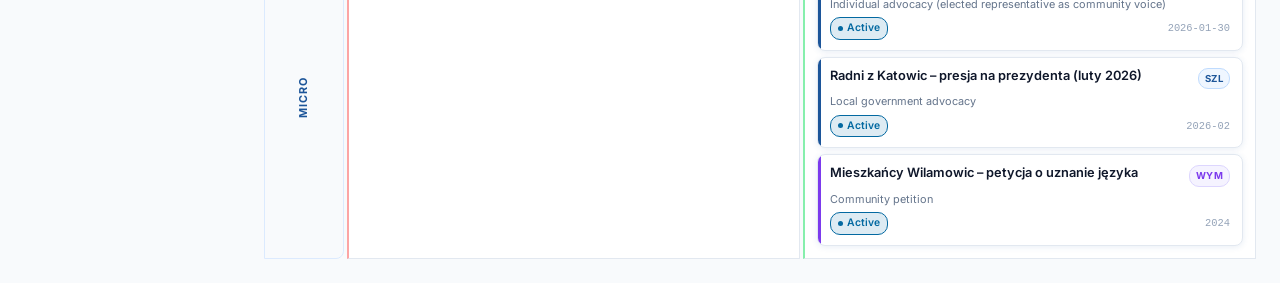
==== commit 1e2f16b3: "Add Wilamowian UI translation toggle" ====
--- a/index.html
+++ b/index.html
@@ -1,9 +1,9 @@
-<!DOCTYPE html>
+﻿<!DOCTYPE html>
 <html lang="en">
 <head>
   <meta charset="UTF-8">
-  <meta name="viewport" content="width=device-width, initial-scale=1.0">
-  <title>Language Policy Repository — FOSTERLANG WP7</title>
+  <meta name="viewport" content="width=device-width, initial-scale=1.0">`r`n  <link rel="icon" href="data:image/svg+xml,%3Csvg xmlns='http://www.w3.org/2000/svg' viewBox='0 0 64 64'%3E%3Crect width='64' height='64' rx='14' fill='%231c5599'/%3E%3Cpath d='M18 20h28v6H24v10h18v6H24v14h-6V20Z' fill='white'/%3E%3C/svg%3E">
+  <title>Language Policy Repository â€” FOSTERLANG WP7</title>
   <link rel="preconnect" href="https://fonts.googleapis.com">
   <link rel="preconnect" href="https://fonts.gstatic.com" crossorigin>
   <link href="https://fonts.googleapis.com/css2?family=Inter:wght@400;500;600;700&display=swap" rel="stylesheet">
@@ -11,16 +11,16 @@
 </head>
 <body>
 
-<!-- ─── Header ─────────────────────────────────────────────────────────────── -->
+<!-- â”€â”€â”€ Header â”€â”€â”€â”€â”€â”€â”€â”€â”€â”€â”€â”€â”€â”€â”€â”€â”€â”€â”€â”€â”€â”€â”€â”€â”€â”€â”€â”€â”€â”€â”€â”€â”€â”€â”€â”€â”€â”€â”€â”€â”€â”€â”€â”€â”€â”€â”€â”€â”€â”€â”€â”€â”€â”€â”€â”€â”€â”€â”€â”€â”€â”€â”€ -->
 <header class="site-header">
-  <span class="logo">FOSTERLANG · WP7</span>
+  <span class="logo">FOSTERLANG Â· WP7</span>
   <h1>Language Policy Repository</h1>
-  <span class="meta-tag">AMU · Task Leader</span>
+  <span class="meta-tag">AMU Â· Task Leader</span>
   <span class="meta-tag">Silesian &amp; Wilamowian &amp; Ukrainian</span>
   <span class="meta-tag">Ferguson-Tollefson Matrix</span>
 </header>
 
-<!-- ─── App Layout ──────────────────────────────────────────────────────────── -->
+<!-- â”€â”€â”€ App Layout â”€â”€â”€â”€â”€â”€â”€â”€â”€â”€â”€â”€â”€â”€â”€â”€â”€â”€â”€â”€â”€â”€â”€â”€â”€â”€â”€â”€â”€â”€â”€â”€â”€â”€â”€â”€â”€â”€â”€â”€â”€â”€â”€â”€â”€â”€â”€â”€â”€â”€â”€â”€â”€â”€â”€â”€â”€â”€â”€â”€ -->
 <div class="app-layout">
 
   <!-- Sidebar -->
@@ -39,7 +39,7 @@
     <!-- Search -->
     <section>
       <span class="sidebar-label">Search</span>
-      <input type="text" id="search-input" class="search-bar" placeholder="Search documents…">
+      <input type="text" id="search-input" class="search-bar" placeholder="Search documentsâ€¦">
     </section>
 
     <!-- Stats -->
@@ -47,23 +47,23 @@
       <span class="sidebar-label">Visible items</span>
       <div class="stat-grid">
         <div class="stat-box">
-          <div class="num" id="stat-total">—</div>
+          <div class="num" id="stat-total">â€”</div>
           <div class="lbl">Total</div>
         </div>
         <div class="stat-box">
-          <div class="num" id="stat-szl" style="color:var(--szl)">—</div>
+          <div class="num" id="stat-szl" style="color:var(--szl)">â€”</div>
           <div class="lbl">Silesian</div>
         </div>
         <div class="stat-box">
-          <div class="num" id="stat-wym" style="color:var(--wym)">—</div>
+          <div class="num" id="stat-wym" style="color:var(--wym)">â€”</div>
           <div class="lbl">Wilamowian</div>
         </div>
         <div class="stat-box">
-          <div class="num" id="stat-ukr" style="color:var(--ukr)">—</div>
+          <div class="num" id="stat-ukr" style="color:var(--ukr)">â€”</div>
           <div class="lbl">Ukrainian</div>
         </div>
         <div class="stat-box">
-          <div class="num" id="stat-shared" style="color:var(--shared)">—</div>
+          <div class="num" id="stat-shared" style="color:var(--shared)">â€”</div>
           <div class="lbl">Shared</div>
         </div>
       </div>
@@ -117,11 +117,11 @@
       <div class="filter-group">
         <div class="filter-pill" data-filter="direction" data-value="TOP_DOWN">
           <span class="dot" style="background:#ef4444"></span>
-          Top-Down ↓
+          Top-Down â†“
         </div>
         <div class="filter-pill" data-filter="direction" data-value="BOTTOM_UP">
           <span class="dot" style="background:#22c55e"></span>
-          Bottom-Up ↑
+          Bottom-Up â†‘
         </div>
       </div>
     </section>
@@ -163,10 +163,10 @@
       <div style="font-size:.72rem;color:var(--text-muted);line-height:1.6;background:var(--surface2);border-radius:6px;padding:10px 12px;border:1px solid var(--border);">
         <strong style="color:var(--accent)">Ferguson-Tollefson Matrix</strong><br>
         Kan (2011); Kan &amp; Adamson (2016)<br><br>
-        Evaluates language policy at <strong>3 levels</strong> × <strong>2 directions</strong>:<br>
-        MACRO · MESO · MICRO<br>
-        Top-Down · Bottom-Up<br><br>
-        <span style="color:var(--text-muted);font-style:italic;">Part of FOSTERLANG WP7 — Effective Multilingualism Policies</span>
+        Evaluates language policy at <strong>3 levels</strong> Ă— <strong>2 directions</strong>:<br>
+        MACRO Â· MESO Â· MICRO<br>
+        Top-Down Â· Bottom-Up<br><br>
+        <span style="color:var(--text-muted);font-style:italic;">Part of FOSTERLANG WP7 â€” Effective Multilingualism Policies</span>
       </div>
     </section>
 
@@ -178,8 +178,8 @@
     <!-- Framework info banner -->
     <div class="framework-banner">
       <div style="flex:1">
-        <strong>Ferguson-Tollefson Matrix Analysis</strong> — Silesian, Wilamowian &amp; Ukrainian Language Policies, Poland<br>
-        Data sources: Sejm, Senat, KPRP, RPO, CoE (FCNM · ECRML), EU law, OSCE soft law, Polish national press 2021–2026.<br>
+        <strong>Ferguson-Tollefson Matrix Analysis</strong> â€” Silesian, Wilamowian &amp; Ukrainian Language Policies, Poland<br>
+        Data sources: Sejm, Senat, KPRP, RPO, CoE (FCNM Â· ECRML), EU law, OSCE soft law, Polish national press 2021â€“2026.<br>
         <span style="font-size:.72rem;">Click any document card to view full details and access source links. Use sidebar filters to explore the matrix by language, level, direction, or status.</span>
       </div>
     </div>
@@ -197,24 +197,24 @@
       <span class="legend-item"><span class="legend-dot" style="background:#0f766e"></span>Binding (intl.)</span>
       <span class="legend-item"><span class="legend-dot" style="background:#7c3aed"></span>Soft law</span>
       <span class="legend-divider">|</span>
-      <span class="legend-item" style="font-weight:600;color:#d97706;background:#fef3c7;padding:2px 7px;border-radius:4px;border:1px solid #fcd34d;font-size:.65rem;">★ KEY EVENT</span>
-    </div>
-
-    <!-- ── Matrix View ──────────────────────────────────────────────────────── -->
+      <span class="legend-item" style="font-weight:600;color:#d97706;background:#fef3c7;padding:2px 7px;border-radius:4px;border:1px solid #fcd34d;font-size:.65rem;">â… KEY EVENT</span>
+    </div>
+
+    <!-- â”€â”€ Matrix View â”€â”€â”€â”€â”€â”€â”€â”€â”€â”€â”€â”€â”€â”€â”€â”€â”€â”€â”€â”€â”€â”€â”€â”€â”€â”€â”€â”€â”€â”€â”€â”€â”€â”€â”€â”€â”€â”€â”€â”€â”€â”€â”€â”€â”€â”€â”€â”€â”€â”€â”€â”€â”€â”€â”€â”€ -->
     <div id="matrix-view">
       <div class="matrix-container" id="matrix-container">
         <!-- Rendered by JS -->
       </div>
     </div>
 
-    <!-- ── List View ────────────────────────────────────────────────────────── -->
+    <!-- â”€â”€ List View â”€â”€â”€â”€â”€â”€â”€â”€â”€â”€â”€â”€â”€â”€â”€â”€â”€â”€â”€â”€â”€â”€â”€â”€â”€â”€â”€â”€â”€â”€â”€â”€â”€â”€â”€â”€â”€â”€â”€â”€â”€â”€â”€â”€â”€â”€â”€â”€â”€â”€â”€â”€â”€â”€â”€â”€â”€â”€ -->
     <div id="list-view">
       <div id="list-container">
         <!-- Rendered by JS -->
       </div>
     </div>
 
-    <!-- ── Timeline View ────────────────────────────────────────────────────── -->
+    <!-- â”€â”€ Timeline View â”€â”€â”€â”€â”€â”€â”€â”€â”€â”€â”€â”€â”€â”€â”€â”€â”€â”€â”€â”€â”€â”€â”€â”€â”€â”€â”€â”€â”€â”€â”€â”€â”€â”€â”€â”€â”€â”€â”€â”€â”€â”€â”€â”€â”€â”€â”€â”€â”€â”€â”€â”€â”€â”€ -->
     <div id="timeline-view">
       <div id="timeline-container">
         <!-- Rendered by JS -->
@@ -224,12 +224,12 @@
   </main>
 </div>
 
-<!-- ─── Modal ──────────────────────────────────────────────────────────────── -->
+<!-- â”€â”€â”€ Modal â”€â”€â”€â”€â”€â”€â”€â”€â”€â”€â”€â”€â”€â”€â”€â”€â”€â”€â”€â”€â”€â”€â”€â”€â”€â”€â”€â”€â”€â”€â”€â”€â”€â”€â”€â”€â”€â”€â”€â”€â”€â”€â”€â”€â”€â”€â”€â”€â”€â”€â”€â”€â”€â”€â”€â”€â”€â”€â”€â”€â”€â”€â”€â”€ -->
 <div id="modal-backdrop" class="modal-backdrop">
   <div id="modal" class="modal" role="dialog" aria-modal="true">
     <div class="modal-header">
       <h3 id="modal-title"></h3>
-      <button id="modal-close-btn" class="modal-close" aria-label="Close">×</button>
+      <button id="modal-close-btn" class="modal-close" aria-label="Close">Ă—</button>
     </div>
     <div class="modal-body">
       <div id="modal-meta" class="modal-meta"></div>
@@ -245,3 +245,4 @@
 <script src="js/app.js"></script>
 </body>
 </html>
+
--- a/css/styles.css
+++ b/css/styles.css
@@ -1,4 +1,4 @@
-/* ─── Reset & Base ──────────────────────────────────────────────────────── */
+﻿/* â”€â”€â”€ Reset & Base â”€â”€â”€â”€â”€â”€â”€â”€â”€â”€â”€â”€â”€â”€â”€â”€â”€â”€â”€â”€â”€â”€â”€â”€â”€â”€â”€â”€â”€â”€â”€â”€â”€â”€â”€â”€â”€â”€â”€â”€â”€â”€â”€â”€â”€â”€â”€â”€â”€â”€â”€â”€â”€â”€â”€â”€ */
 *, *::before, *::after { box-sizing: border-box; margin: 0; padding: 0; }
 
 :root {
@@ -7,7 +7,8 @@
   --blue-mid:     #0693e3;   /* vivid cyan-blue */
   --blue-navy:    #01012f;   /* deep navy */
   --blue-light:   #dbeafe;   /* light blue tint */
-  --blue-lighter: #eff6ff;   /* very pale blue */
+  
+  --accent:     #1c5599;
 
   /* Light theme surfaces */
   --bg:         #f8fafc;
@@ -61,13 +62,13 @@
   min-height: 100vh;
 }
 
-/* ─── Typography ────────────────────────────────────────────────────────── */
+/* â”€â”€â”€ Typography â”€â”€â”€â”€â”€â”€â”€â”€â”€â”€â”€â”€â”€â”€â”€â”€â”€â”€â”€â”€â”€â”€â”€â”€â”€â”€â”€â”€â”€â”€â”€â”€â”€â”€â”€â”€â”€â”€â”€â”€â”€â”€â”€â”€â”€â”€â”€â”€â”€â”€â”€â”€â”€â”€â”€â”€â”€â”€ */
 h1 { font-size: 1.2rem; font-weight: 700; letter-spacing: -.02em; }
 h2 { font-size: 1.05rem; font-weight: 600; }
 h3 { font-size: .95rem; font-weight: 600; }
 a  { color: inherit; text-decoration: none; }
 
-/* ─── Header ────────────────────────────────────────────────────────────── */
+/* â”€â”€â”€ Header â”€â”€â”€â”€â”€â”€â”€â”€â”€â”€â”€â”€â”€â”€â”€â”€â”€â”€â”€â”€â”€â”€â”€â”€â”€â”€â”€â”€â”€â”€â”€â”€â”€â”€â”€â”€â”€â”€â”€â”€â”€â”€â”€â”€â”€â”€â”€â”€â”€â”€â”€â”€â”€â”€â”€â”€â”€â”€â”€â”€â”€â”€ */
 .site-header {
   background: var(--blue-dark);
   border-bottom: 3px solid var(--blue-mid);
@@ -119,14 +120,14 @@
   border: 1px solid rgba(255,255,255,.2);
 }
 
-/* ─── Layout ────────────────────────────────────────────────────────────── */
+/* â”€â”€â”€ Layout â”€â”€â”€â”€â”€â”€â”€â”€â”€â”€â”€â”€â”€â”€â”€â”€â”€â”€â”€â”€â”€â”€â”€â”€â”€â”€â”€â”€â”€â”€â”€â”€â”€â”€â”€â”€â”€â”€â”€â”€â”€â”€â”€â”€â”€â”€â”€â”€â”€â”€â”€â”€â”€â”€â”€â”€â”€â”€â”€â”€â”€â”€ */
 .app-layout {
   display: grid;
   grid-template-columns: 240px 1fr;
   min-height: calc(100vh - 54px);
 }
 
-/* ─── Sidebar ───────────────────────────────────────────────────────────── */
+/* â”€â”€â”€ Sidebar â”€â”€â”€â”€â”€â”€â”€â”€â”€â”€â”€â”€â”€â”€â”€â”€â”€â”€â”€â”€â”€â”€â”€â”€â”€â”€â”€â”€â”€â”€â”€â”€â”€â”€â”€â”€â”€â”€â”€â”€â”€â”€â”€â”€â”€â”€â”€â”€â”€â”€â”€â”€â”€â”€â”€â”€â”€â”€â”€â”€â”€ */
 .sidebar {
   background: var(--surface);
   border-right: 1px solid var(--border);
@@ -222,13 +223,13 @@
   font-weight: 600;
 }
 
-/* ─── Main content ──────────────────────────────────────────────────────── */
+/* â”€â”€â”€ Main content â”€â”€â”€â”€â”€â”€â”€â”€â”€â”€â”€â”€â”€â”€â”€â”€â”€â”€â”€â”€â”€â”€â”€â”€â”€â”€â”€â”€â”€â”€â”€â”€â”€â”€â”€â”€â”€â”€â”€â”€â”€â”€â”€â”€â”€â”€â”€â”€â”€â”€â”€â”€â”€â”€â”€â”€ */
 .main {
   padding: 24px;
   overflow: auto;
 }
 
-/* ─── Matrix view ───────────────────────────────────────────────────────── */
+/* â”€â”€â”€ Matrix view â”€â”€â”€â”€â”€â”€â”€â”€â”€â”€â”€â”€â”€â”€â”€â”€â”€â”€â”€â”€â”€â”€â”€â”€â”€â”€â”€â”€â”€â”€â”€â”€â”€â”€â”€â”€â”€â”€â”€â”€â”€â”€â”€â”€â”€â”€â”€â”€â”€â”€â”€â”€â”€â”€â”€â”€â”€ */
 #matrix-view { display: block; }
 #list-view, #timeline-view { display: none; }
 
@@ -320,7 +321,7 @@
   height: 80px;
 }
 
-/* ─── Document Cards ────────────────────────────────────────────────────── */
+/* â”€â”€â”€ Document Cards â”€â”€â”€â”€â”€â”€â”€â”€â”€â”€â”€â”€â”€â”€â”€â”€â”€â”€â”€â”€â”€â”€â”€â”€â”€â”€â”€â”€â”€â”€â”€â”€â”€â”€â”€â”€â”€â”€â”€â”€â”€â”€â”€â”€â”€â”€â”€â”€â”€â”€â”€â”€â”€â”€ */
 .doc-card {
   background: var(--surface);
   border: 1px solid var(--border);
@@ -437,7 +438,7 @@
   font-style: italic;
 }
 
-/* ─── Modal ─────────────────────────────────────────────────────────────── */
+/* â”€â”€â”€ Modal â”€â”€â”€â”€â”€â”€â”€â”€â”€â”€â”€â”€â”€â”€â”€â”€â”€â”€â”€â”€â”€â”€â”€â”€â”€â”€â”€â”€â”€â”€â”€â”€â”€â”€â”€â”€â”€â”€â”€â”€â”€â”€â”€â”€â”€â”€â”€â”€â”€â”€â”€â”€â”€â”€â”€â”€â”€â”€â”€â”€â”€â”€â”€ */
 .modal-backdrop {
   display: none;
   position: fixed;
@@ -565,13 +566,13 @@
   color: var(--blue-navy);
 }
 .modal-link::after {
-  content: '↗';
+  content: 'â†—';
   margin-left: auto;
   color: var(--blue-mid);
   font-size: .8rem;
 }
 
-/* ─── List view ─────────────────────────────────────────────────────────── */
+/* â”€â”€â”€ List view â”€â”€â”€â”€â”€â”€â”€â”€â”€â”€â”€â”€â”€â”€â”€â”€â”€â”€â”€â”€â”€â”€â”€â”€â”€â”€â”€â”€â”€â”€â”€â”€â”€â”€â”€â”€â”€â”€â”€â”€â”€â”€â”€â”€â”€â”€â”€â”€â”€â”€â”€â”€â”€â”€â”€â”€â”€â”€â”€ */
 #list-view .list-table {
   width: 100%;
   border-collapse: collapse;
@@ -601,7 +602,7 @@
 }
 #list-view .list-table tr:hover td { background: var(--blue-lighter); }
 
-/* ─── Timeline view ─────────────────────────────────────────────────────── */
+/* â”€â”€â”€ Timeline view â”€â”€â”€â”€â”€â”€â”€â”€â”€â”€â”€â”€â”€â”€â”€â”€â”€â”€â”€â”€â”€â”€â”€â”€â”€â”€â”€â”€â”€â”€â”€â”€â”€â”€â”€â”€â”€â”€â”€â”€â”€â”€â”€â”€â”€â”€â”€â”€â”€â”€â”€â”€â”€â”€â”€ */
 .timeline-section { margin-bottom: 40px; }
 .timeline-section-title {
   font-size: .78rem;
@@ -655,7 +656,7 @@
   color: var(--text);
 }
 
-/* ─── Search bar ────────────────────────────────────────────────────────── */
+/* â”€â”€â”€ Search bar â”€â”€â”€â”€â”€â”€â”€â”€â”€â”€â”€â”€â”€â”€â”€â”€â”€â”€â”€â”€â”€â”€â”€â”€â”€â”€â”€â”€â”€â”€â”€â”€â”€â”€â”€â”€â”€â”€â”€â”€â”€â”€â”€â”€â”€â”€â”€â”€â”€â”€â”€â”€â”€â”€â”€â”€â”€â”€ */
 .search-bar {
   width: 100%;
   background: var(--surface);
@@ -674,7 +675,7 @@
 }
 .search-bar::placeholder { color: var(--text-light); }
 
-/* ─── Framework info banner ─────────────────────────────────────────────── */
+/* â”€â”€â”€ Framework info banner â”€â”€â”€â”€â”€â”€â”€â”€â”€â”€â”€â”€â”€â”€â”€â”€â”€â”€â”€â”€â”€â”€â”€â”€â”€â”€â”€â”€â”€â”€â”€â”€â”€â”€â”€â”€â”€â”€â”€â”€â”€â”€â”€â”€â”€â”€â”€ */
 .framework-banner {
   background: var(--blue-lighter);
   border: 1px solid var(--blue-light);
@@ -688,7 +689,7 @@
 }
 .framework-banner strong { color: var(--blue-dark); }
 
-/* ─── Legend ────────────────────────────────────────────────────────────── */
+/* â”€â”€â”€ Legend â”€â”€â”€â”€â”€â”€â”€â”€â”€â”€â”€â”€â”€â”€â”€â”€â”€â”€â”€â”€â”€â”€â”€â”€â”€â”€â”€â”€â”€â”€â”€â”€â”€â”€â”€â”€â”€â”€â”€â”€â”€â”€â”€â”€â”€â”€â”€â”€â”€â”€â”€â”€â”€â”€â”€â”€â”€â”€â”€â”€â”€â”€ */
 .legend {
   display: flex;
   flex-wrap: wrap;
@@ -706,7 +707,7 @@
 .legend-dot { width: 9px; height: 9px; border-radius: 50%; flex-shrink: 0; }
 .legend-divider { color: var(--border-mid); }
 
-/* ─── Empty state ───────────────────────────────────────────────────────── */
+/* â”€â”€â”€ Empty state â”€â”€â”€â”€â”€â”€â”€â”€â”€â”€â”€â”€â”€â”€â”€â”€â”€â”€â”€â”€â”€â”€â”€â”€â”€â”€â”€â”€â”€â”€â”€â”€â”€â”€â”€â”€â”€â”€â”€â”€â”€â”€â”€â”€â”€â”€â”€â”€â”€â”€â”€â”€â”€â”€â”€â”€â”€ */
 .empty-state {
   text-align: center;
   padding: 40px;
@@ -714,15 +715,67 @@
   font-size: .85rem;
 }
 
-/* ─── Scrollbar ─────────────────────────────────────────────────────────── */
+/* â”€â”€â”€ Scrollbar â”€â”€â”€â”€â”€â”€â”€â”€â”€â”€â”€â”€â”€â”€â”€â”€â”€â”€â”€â”€â”€â”€â”€â”€â”€â”€â”€â”€â”€â”€â”€â”€â”€â”€â”€â”€â”€â”€â”€â”€â”€â”€â”€â”€â”€â”€â”€â”€â”€â”€â”€â”€â”€â”€â”€â”€â”€â”€â”€ */
 ::-webkit-scrollbar { width: 6px; height: 6px; }
 ::-webkit-scrollbar-track { background: var(--surface2); }
 ::-webkit-scrollbar-thumb { background: var(--blue-light); border-radius: 3px; }
 ::-webkit-scrollbar-thumb:hover { background: var(--szl-light); }
 
-/* ─── Responsive ────────────────────────────────────────────────────────── */
+/* â”€â”€â”€ Responsive â”€â”€â”€â”€â”€â”€â”€â”€â”€â”€â”€â”€â”€â”€â”€â”€â”€â”€â”€â”€â”€â”€â”€â”€â”€â”€â”€â”€â”€â”€â”€â”€â”€â”€â”€â”€â”€â”€â”€â”€â”€â”€â”€â”€â”€â”€â”€â”€â”€â”€â”€â”€â”€â”€â”€â”€â”€â”€ */
 @media (max-width: 900px) {
   .app-layout { grid-template-columns: 1fr; }
   .sidebar { position: static; height: auto; border-right: none; border-bottom: 1px solid var(--border); }
   .main { padding: 16px; }
 }
+
+.ui-lang-toggle {
+  display: inline-flex;
+  align-items: center;
+  gap: 4px;
+  padding: 4px;
+  border-radius: 999px;
+  background: rgba(255,255,255,.12);
+  border: 1px solid rgba(255,255,255,.22);
+}
+
+.ui-lang-btn {
+  border: 0;
+  background: transparent;
+  color: rgba(255,255,255,.74);
+  font: inherit;
+  font-size: .72rem;
+  font-weight: 700;
+  letter-spacing: .08em;
+  text-transform: uppercase;
+  padding: 6px 10px;
+  border-radius: 999px;
+  cursor: pointer;
+  transition: background .15s ease, color .15s ease, transform .15s ease;
+}
+
+.ui-lang-btn:hover {
+  color: #ffffff;
+  background: rgba(255,255,255,.12);
+}
+
+.ui-lang-btn.active {
+  color: var(--blue-dark);
+  background: #ffffff;
+}
+
+@media (max-width: 980px) {
+  .site-header {
+    flex-wrap: wrap;
+    gap: 10px;
+  }
+
+  .site-header h1 {
+    min-width: 100%;
+    order: -1;
+  }
+
+  .ui-lang-toggle {
+    margin-left: 0;
+  }
+}
+
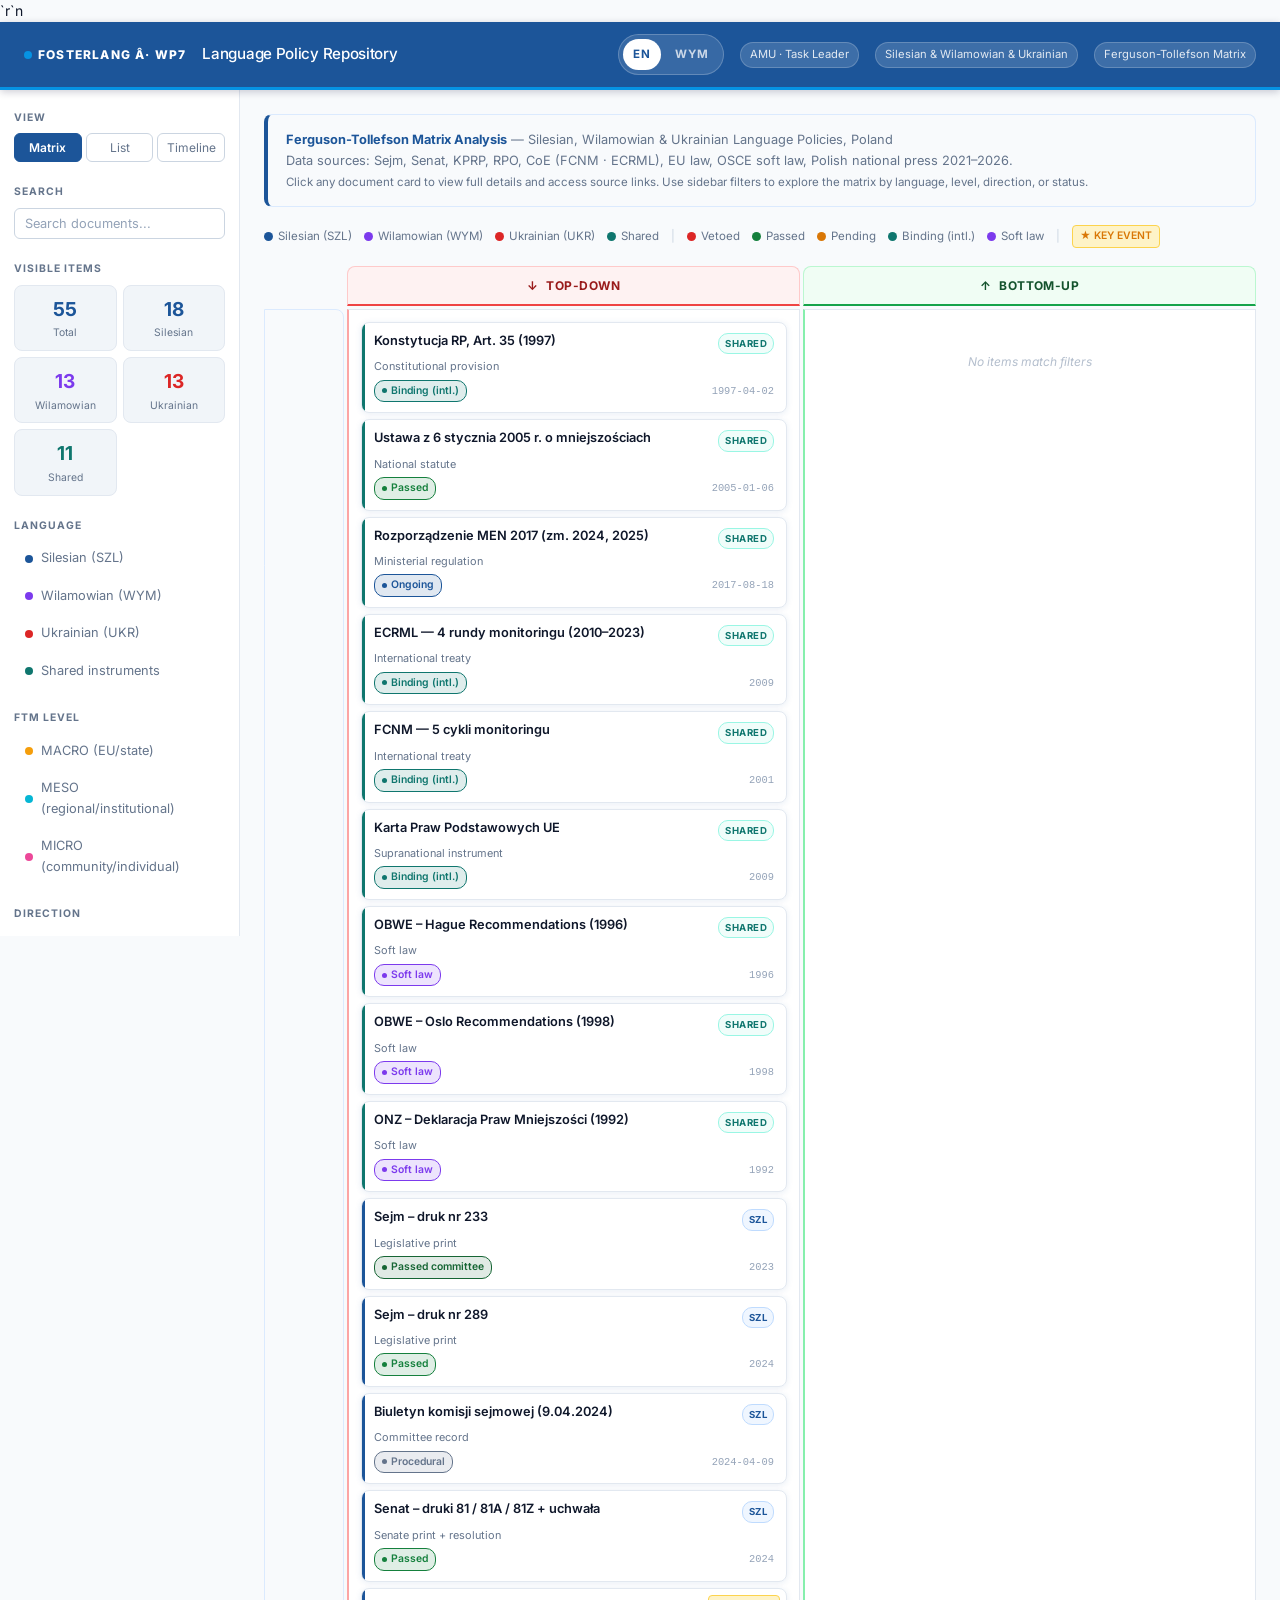
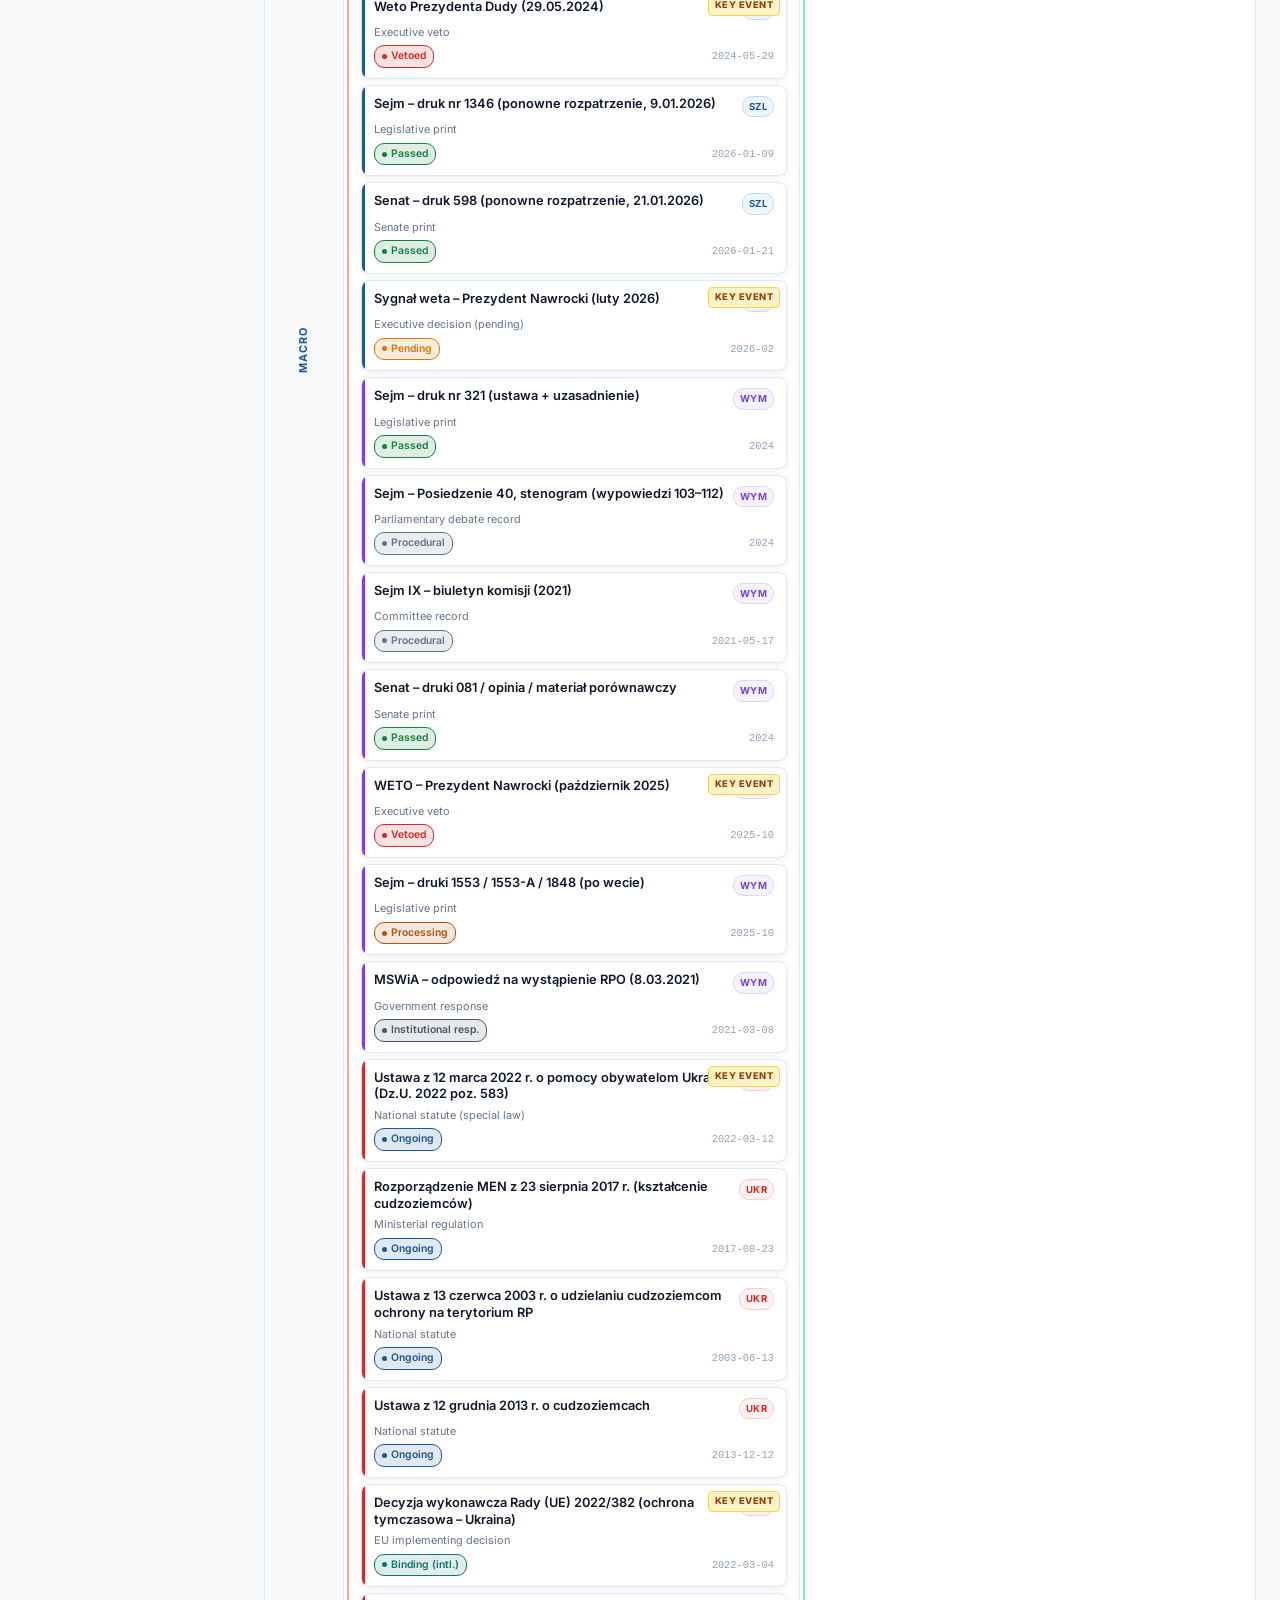
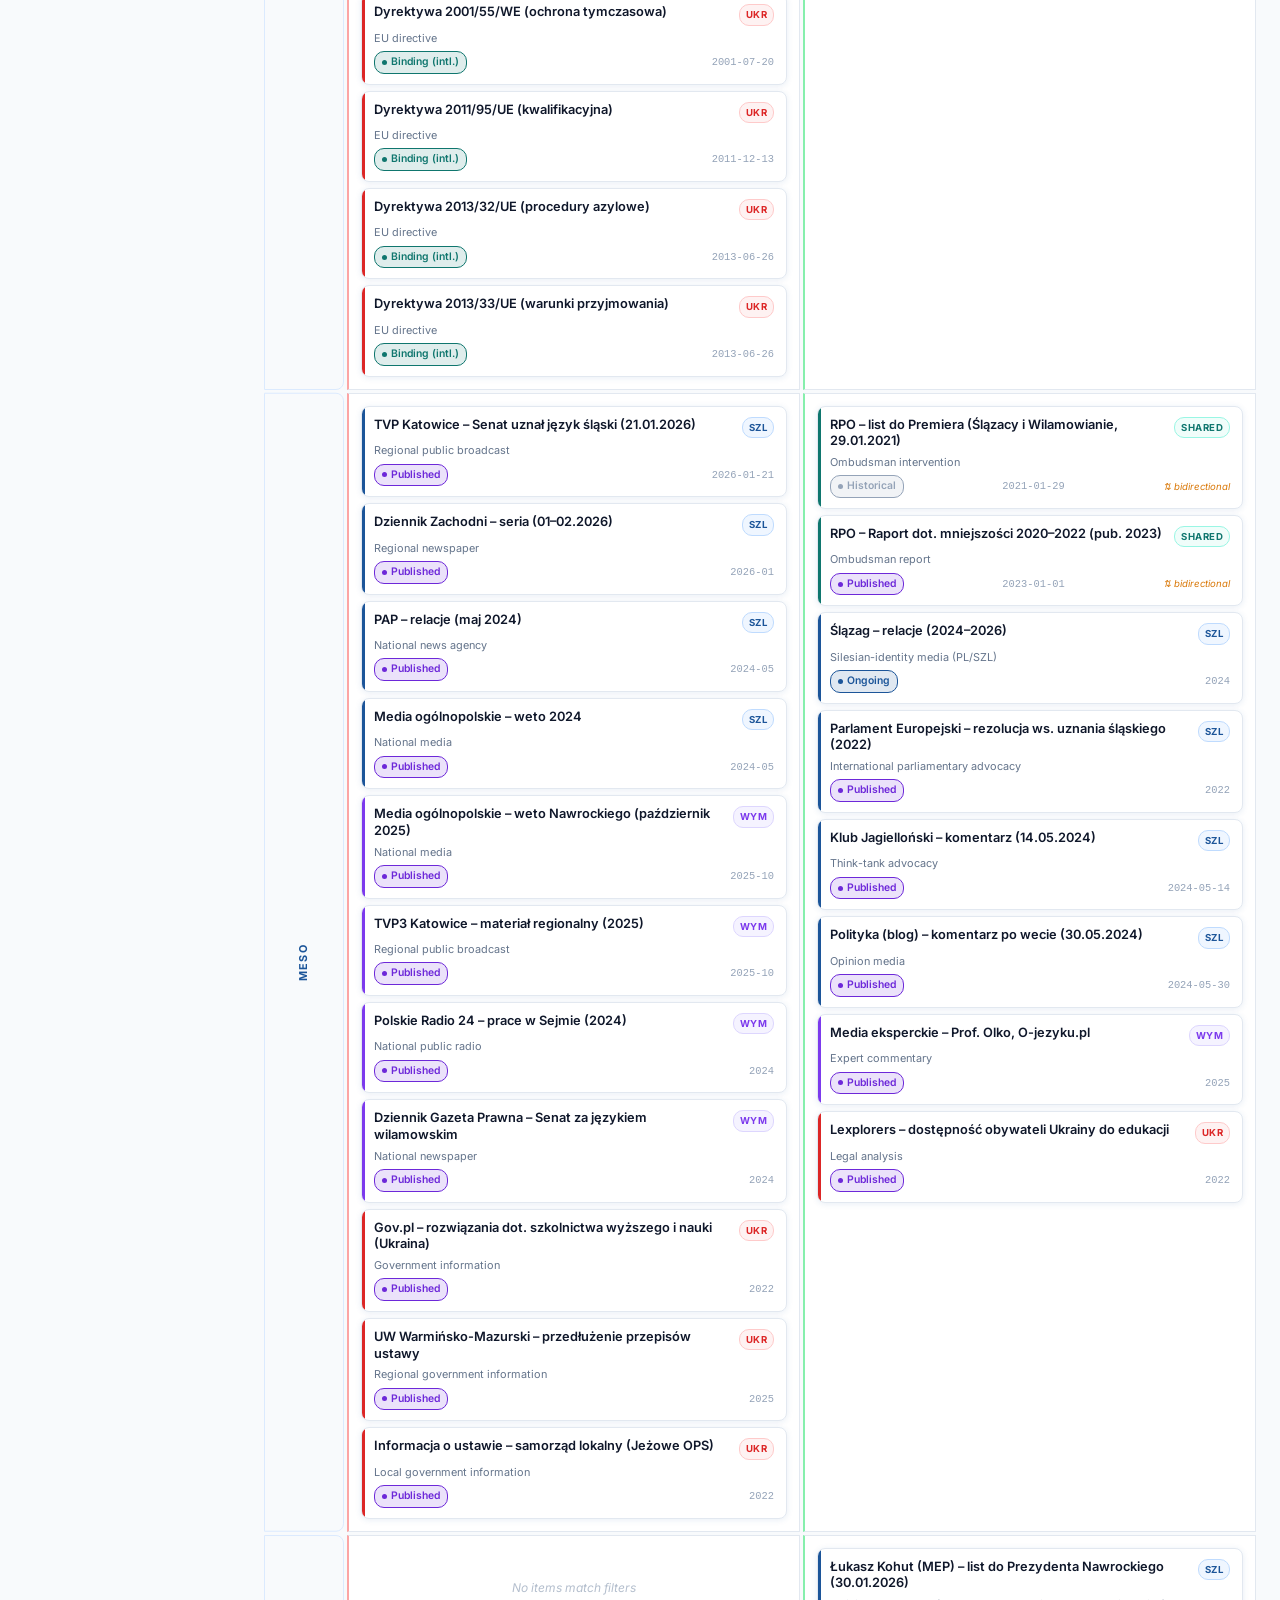
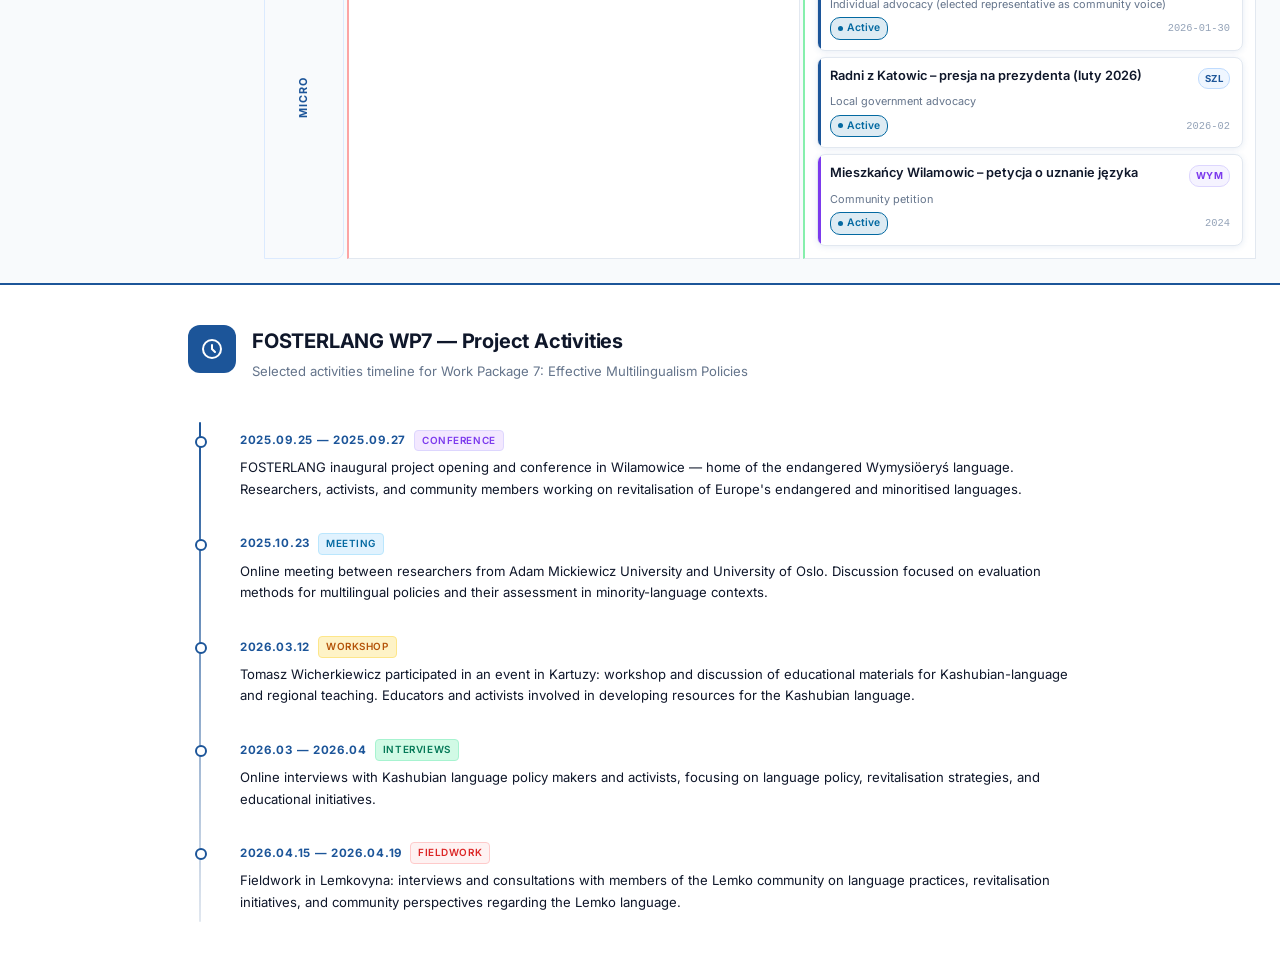
==== commit 9ee914cf: "Add project activities timeline and multilingual source URLs - Add standalone FOSTERLANG WP7 project" ====
--- a/index.html
+++ b/index.html
@@ -3,7 +3,7 @@
 <head>
   <meta charset="UTF-8">
   <meta name="viewport" content="width=device-width, initial-scale=1.0">`r`n  <link rel="icon" href="data:image/svg+xml,%3Csvg xmlns='http://www.w3.org/2000/svg' viewBox='0 0 64 64'%3E%3Crect width='64' height='64' rx='14' fill='%231c5599'/%3E%3Cpath d='M18 20h28v6H24v10h18v6H24v14h-6V20Z' fill='white'/%3E%3C/svg%3E">
-  <title>Language Policy Repository â€” FOSTERLANG WP7</title>
+  <title>Language Policy Repository â€" FOSTERLANG WP7</title>
   <link rel="preconnect" href="https://fonts.googleapis.com">
   <link rel="preconnect" href="https://fonts.gstatic.com" crossorigin>
   <link href="https://fonts.googleapis.com/css2?family=Inter:wght@400;500;600;700&display=swap" rel="stylesheet">
@@ -11,7 +11,7 @@
 </head>
 <body>
 
-<!-- â”€â”€â”€ Header â”€â”€â”€â”€â”€â”€â”€â”€â”€â”€â”€â”€â”€â”€â”€â”€â”€â”€â”€â”€â”€â”€â”€â”€â”€â”€â”€â”€â”€â”€â”€â”€â”€â”€â”€â”€â”€â”€â”€â”€â”€â”€â”€â”€â”€â”€â”€â”€â”€â”€â”€â”€â”€â”€â”€â”€â”€â”€â”€â”€â”€â”€â”€ -->
+<!-- â"€â"€â"€ Header â"€â"€â"€â"€â"€â"€â"€â"€â"€â"€â"€â"€â"€â"€â"€â"€â"€â"€â"€â"€â"€â"€â"€â"€â"€â"€â"€â"€â"€â"€â"€â"€â"€â"€â"€â"€â"€â"€â"€â"€â"€â"€â"€â"€â"€â"€â"€â"€â"€â"€â"€â"€â"€â"€â"€â"€â"€â"€â"€â"€â"€â"€â"€ -->
 <header class="site-header">
   <span class="logo">FOSTERLANG Â· WP7</span>
   <h1>Language Policy Repository</h1>
@@ -20,7 +20,7 @@
   <span class="meta-tag">Ferguson-Tollefson Matrix</span>
 </header>
 
-<!-- â”€â”€â”€ App Layout â”€â”€â”€â”€â”€â”€â”€â”€â”€â”€â”€â”€â”€â”€â”€â”€â”€â”€â”€â”€â”€â”€â”€â”€â”€â”€â”€â”€â”€â”€â”€â”€â”€â”€â”€â”€â”€â”€â”€â”€â”€â”€â”€â”€â”€â”€â”€â”€â”€â”€â”€â”€â”€â”€â”€â”€â”€â”€â”€â”€ -->
+<!-- â"€â"€â"€ App Layout â"€â"€â"€â"€â"€â"€â"€â"€â"€â"€â"€â"€â"€â"€â"€â"€â"€â"€â"€â"€â"€â"€â"€â"€â"€â"€â"€â"€â"€â"€â"€â"€â"€â"€â"€â"€â"€â"€â"€â"€â"€â"€â"€â"€â"€â"€â"€â"€â"€â"€â"€â"€â"€â"€â"€â"€â"€â"€â"€â"€ -->
 <div class="app-layout">
 
   <!-- Sidebar -->
@@ -47,23 +47,23 @@
       <span class="sidebar-label">Visible items</span>
       <div class="stat-grid">
         <div class="stat-box">
-          <div class="num" id="stat-total">â€”</div>
+          <div class="num" id="stat-total">â€"</div>
           <div class="lbl">Total</div>
         </div>
         <div class="stat-box">
-          <div class="num" id="stat-szl" style="color:var(--szl)">â€”</div>
+          <div class="num" id="stat-szl" style="color:var(--szl)">â€"</div>
           <div class="lbl">Silesian</div>
         </div>
         <div class="stat-box">
-          <div class="num" id="stat-wym" style="color:var(--wym)">â€”</div>
+          <div class="num" id="stat-wym" style="color:var(--wym)">â€"</div>
           <div class="lbl">Wilamowian</div>
         </div>
         <div class="stat-box">
-          <div class="num" id="stat-ukr" style="color:var(--ukr)">â€”</div>
+          <div class="num" id="stat-ukr" style="color:var(--ukr)">â€"</div>
           <div class="lbl">Ukrainian</div>
         </div>
         <div class="stat-box">
-          <div class="num" id="stat-shared" style="color:var(--shared)">â€”</div>
+          <div class="num" id="stat-shared" style="color:var(--shared)">â€"</div>
           <div class="lbl">Shared</div>
         </div>
       </div>
@@ -117,11 +117,11 @@
       <div class="filter-group">
         <div class="filter-pill" data-filter="direction" data-value="TOP_DOWN">
           <span class="dot" style="background:#ef4444"></span>
-          Top-Down â†“
+          Top-Down â†"
         </div>
         <div class="filter-pill" data-filter="direction" data-value="BOTTOM_UP">
           <span class="dot" style="background:#22c55e"></span>
-          Bottom-Up â†‘
+          Bottom-Up â†'
         </div>
       </div>
     </section>
@@ -166,7 +166,7 @@
         Evaluates language policy at <strong>3 levels</strong> Ă— <strong>2 directions</strong>:<br>
         MACRO Â· MESO Â· MICRO<br>
         Top-Down Â· Bottom-Up<br><br>
-        <span style="color:var(--text-muted);font-style:italic;">Part of FOSTERLANG WP7 â€” Effective Multilingualism Policies</span>
+        <span style="color:var(--text-muted);font-style:italic;">Part of FOSTERLANG WP7 â€" Effective Multilingualism Policies</span>
       </div>
     </section>
 
@@ -178,8 +178,8 @@
     <!-- Framework info banner -->
     <div class="framework-banner">
       <div style="flex:1">
-        <strong>Ferguson-Tollefson Matrix Analysis</strong> â€” Silesian, Wilamowian &amp; Ukrainian Language Policies, Poland<br>
-        Data sources: Sejm, Senat, KPRP, RPO, CoE (FCNM Â· ECRML), EU law, OSCE soft law, Polish national press 2021â€“2026.<br>
+        <strong>Ferguson-Tollefson Matrix Analysis</strong> â€" Silesian, Wilamowian &amp; Ukrainian Language Policies, Poland<br>
+        Data sources: Sejm, Senat, KPRP, RPO, CoE (FCNM Â· ECRML), EU law, OSCE soft law, Polish national press 2021â€"2026.<br>
         <span style="font-size:.72rem;">Click any document card to view full details and access source links. Use sidebar filters to explore the matrix by language, level, direction, or status.</span>
       </div>
     </div>
@@ -200,21 +200,21 @@
       <span class="legend-item" style="font-weight:600;color:#d97706;background:#fef3c7;padding:2px 7px;border-radius:4px;border:1px solid #fcd34d;font-size:.65rem;">â… KEY EVENT</span>
     </div>
 
-    <!-- â”€â”€ Matrix View â”€â”€â”€â”€â”€â”€â”€â”€â”€â”€â”€â”€â”€â”€â”€â”€â”€â”€â”€â”€â”€â”€â”€â”€â”€â”€â”€â”€â”€â”€â”€â”€â”€â”€â”€â”€â”€â”€â”€â”€â”€â”€â”€â”€â”€â”€â”€â”€â”€â”€â”€â”€â”€â”€â”€â”€ -->
+    <!-- â"€â"€ Matrix View â"€â"€â"€â"€â"€â"€â"€â"€â"€â"€â"€â"€â"€â"€â"€â"€â"€â"€â"€â"€â"€â"€â"€â"€â"€â"€â"€â"€â"€â"€â"€â"€â"€â"€â"€â"€â"€â"€â"€â"€â"€â"€â"€â"€â"€â"€â"€â"€â"€â"€â"€â"€â"€â"€â"€â"€ -->
     <div id="matrix-view">
       <div class="matrix-container" id="matrix-container">
         <!-- Rendered by JS -->
       </div>
     </div>
 
-    <!-- â”€â”€ List View â”€â”€â”€â”€â”€â”€â”€â”€â”€â”€â”€â”€â”€â”€â”€â”€â”€â”€â”€â”€â”€â”€â”€â”€â”€â”€â”€â”€â”€â”€â”€â”€â”€â”€â”€â”€â”€â”€â”€â”€â”€â”€â”€â”€â”€â”€â”€â”€â”€â”€â”€â”€â”€â”€â”€â”€â”€â”€ -->
+    <!-- â"€â"€ List View â"€â"€â"€â"€â"€â"€â"€â"€â"€â"€â"€â"€â"€â"€â"€â"€â"€â"€â"€â"€â"€â"€â"€â"€â"€â"€â"€â"€â"€â"€â"€â"€â"€â"€â"€â"€â"€â"€â"€â"€â"€â"€â"€â"€â"€â"€â"€â"€â"€â"€â"€â"€â"€â"€â"€â"€â"€â"€ -->
     <div id="list-view">
       <div id="list-container">
         <!-- Rendered by JS -->
       </div>
     </div>
 
-    <!-- â”€â”€ Timeline View â”€â”€â”€â”€â”€â”€â”€â”€â”€â”€â”€â”€â”€â”€â”€â”€â”€â”€â”€â”€â”€â”€â”€â”€â”€â”€â”€â”€â”€â”€â”€â”€â”€â”€â”€â”€â”€â”€â”€â”€â”€â”€â”€â”€â”€â”€â”€â”€â”€â”€â”€â”€â”€â”€ -->
+    <!-- â"€â"€ Timeline View â"€â"€â"€â"€â"€â"€â"€â"€â"€â"€â"€â"€â"€â"€â"€â"€â"€â"€â"€â"€â"€â"€â"€â"€â"€â"€â"€â"€â"€â"€â"€â"€â"€â"€â"€â"€â"€â"€â"€â"€â"€â"€â"€â"€â"€â"€â"€â"€â"€â"€â"€â"€â"€â"€ -->
     <div id="timeline-view">
       <div id="timeline-container">
         <!-- Rendered by JS -->
@@ -224,7 +224,25 @@
   </main>
 </div>
 
-<!-- â”€â”€â”€ Modal â”€â”€â”€â”€â”€â”€â”€â”€â”€â”€â”€â”€â”€â”€â”€â”€â”€â”€â”€â”€â”€â”€â”€â”€â”€â”€â”€â”€â”€â”€â”€â”€â”€â”€â”€â”€â”€â”€â”€â”€â”€â”€â”€â”€â”€â”€â”€â”€â”€â”€â”€â”€â”€â”€â”€â”€â”€â”€â”€â”€â”€â”€â”€â”€ -->
+<!-- ─── Project Activities Timeline ──────────────────────────────────────── -->
+<section id="project-timeline-section" class="project-timeline-section">
+  <div class="project-timeline-inner">
+    <div class="project-timeline-header">
+      <div class="project-timeline-icon">
+        <svg width="24" height="24" fill="none" viewBox="0 0 24 24"><path d="M12 8v4l3 3" stroke="currentColor" stroke-width="2" stroke-linecap="round"/><circle cx="12" cy="12" r="9" stroke="currentColor" stroke-width="2"/></svg>
+      </div>
+      <div>
+        <h2 id="project-timeline-title">FOSTERLANG WP7 — Project Activities</h2>
+        <p id="project-timeline-subtitle">Selected activities timeline for Work Package 7: Effective Multilingualism Policies</p>
+      </div>
+    </div>
+    <div id="project-timeline-container" class="project-timeline-container">
+      <!-- Rendered by JS -->
+    </div>
+  </div>
+</section>
+
+<!-- ─── Modal ──────────────────────────────────────────────────────────── -->
 <div id="modal-backdrop" class="modal-backdrop">
   <div id="modal" class="modal" role="dialog" aria-modal="true">
     <div class="modal-header">
--- a/css/styles.css
+++ b/css/styles.css
@@ -1,4 +1,4 @@
-﻿/* â”€â”€â”€ Reset & Base â”€â”€â”€â”€â”€â”€â”€â”€â”€â”€â”€â”€â”€â”€â”€â”€â”€â”€â”€â”€â”€â”€â”€â”€â”€â”€â”€â”€â”€â”€â”€â”€â”€â”€â”€â”€â”€â”€â”€â”€â”€â”€â”€â”€â”€â”€â”€â”€â”€â”€â”€â”€â”€â”€â”€â”€ */
+﻿/* â"€â"€â"€ Reset & Base â"€â"€â"€â"€â"€â"€â"€â"€â"€â"€â"€â"€â"€â"€â"€â"€â"€â"€â"€â"€â"€â"€â"€â"€â"€â"€â"€â"€â"€â"€â"€â"€â"€â"€â"€â"€â"€â"€â"€â"€â"€â"€â"€â"€â"€â"€â"€â"€â"€â"€â"€â"€â"€â"€â"€â"€ */
 *, *::before, *::after { box-sizing: border-box; margin: 0; padding: 0; }
 
 :root {
@@ -62,13 +62,13 @@
   min-height: 100vh;
 }
 
-/* â”€â”€â”€ Typography â”€â”€â”€â”€â”€â”€â”€â”€â”€â”€â”€â”€â”€â”€â”€â”€â”€â”€â”€â”€â”€â”€â”€â”€â”€â”€â”€â”€â”€â”€â”€â”€â”€â”€â”€â”€â”€â”€â”€â”€â”€â”€â”€â”€â”€â”€â”€â”€â”€â”€â”€â”€â”€â”€â”€â”€â”€â”€ */
+/* â"€â"€â"€ Typography â"€â"€â"€â"€â"€â"€â"€â"€â"€â"€â"€â"€â"€â"€â"€â"€â"€â"€â"€â"€â"€â"€â"€â"€â"€â"€â"€â"€â"€â"€â"€â"€â"€â"€â"€â"€â"€â"€â"€â"€â"€â"€â"€â"€â"€â"€â"€â"€â"€â"€â"€â"€â"€â"€â"€â"€â"€â"€ */
 h1 { font-size: 1.2rem; font-weight: 700; letter-spacing: -.02em; }
 h2 { font-size: 1.05rem; font-weight: 600; }
 h3 { font-size: .95rem; font-weight: 600; }
 a  { color: inherit; text-decoration: none; }
 
-/* â”€â”€â”€ Header â”€â”€â”€â”€â”€â”€â”€â”€â”€â”€â”€â”€â”€â”€â”€â”€â”€â”€â”€â”€â”€â”€â”€â”€â”€â”€â”€â”€â”€â”€â”€â”€â”€â”€â”€â”€â”€â”€â”€â”€â”€â”€â”€â”€â”€â”€â”€â”€â”€â”€â”€â”€â”€â”€â”€â”€â”€â”€â”€â”€â”€â”€ */
+/* â"€â"€â"€ Header â"€â"€â"€â"€â"€â"€â"€â"€â"€â"€â"€â"€â"€â"€â"€â"€â"€â"€â"€â"€â"€â"€â"€â"€â"€â"€â"€â"€â"€â"€â"€â"€â"€â"€â"€â"€â"€â"€â"€â"€â"€â"€â"€â"€â"€â"€â"€â"€â"€â"€â"€â"€â"€â"€â"€â"€â"€â"€â"€â"€â"€â"€ */
 .site-header {
   background: var(--blue-dark);
   border-bottom: 3px solid var(--blue-mid);
@@ -120,14 +120,14 @@
   border: 1px solid rgba(255,255,255,.2);
 }
 
-/* â”€â”€â”€ Layout â”€â”€â”€â”€â”€â”€â”€â”€â”€â”€â”€â”€â”€â”€â”€â”€â”€â”€â”€â”€â”€â”€â”€â”€â”€â”€â”€â”€â”€â”€â”€â”€â”€â”€â”€â”€â”€â”€â”€â”€â”€â”€â”€â”€â”€â”€â”€â”€â”€â”€â”€â”€â”€â”€â”€â”€â”€â”€â”€â”€â”€â”€ */
+/* â"€â"€â"€ Layout â"€â"€â"€â"€â"€â"€â"€â"€â"€â"€â"€â"€â"€â"€â"€â"€â"€â"€â"€â"€â"€â"€â"€â"€â"€â"€â"€â"€â"€â"€â"€â"€â"€â"€â"€â"€â"€â"€â"€â"€â"€â"€â"€â"€â"€â"€â"€â"€â"€â"€â"€â"€â"€â"€â"€â"€â"€â"€â"€â"€â"€â"€ */
 .app-layout {
   display: grid;
   grid-template-columns: 240px 1fr;
   min-height: calc(100vh - 54px);
 }
 
-/* â”€â”€â”€ Sidebar â”€â”€â”€â”€â”€â”€â”€â”€â”€â”€â”€â”€â”€â”€â”€â”€â”€â”€â”€â”€â”€â”€â”€â”€â”€â”€â”€â”€â”€â”€â”€â”€â”€â”€â”€â”€â”€â”€â”€â”€â”€â”€â”€â”€â”€â”€â”€â”€â”€â”€â”€â”€â”€â”€â”€â”€â”€â”€â”€â”€â”€ */
+/* â"€â"€â"€ Sidebar â"€â"€â"€â"€â"€â"€â"€â"€â"€â"€â"€â"€â"€â"€â"€â"€â"€â"€â"€â"€â"€â"€â"€â"€â"€â"€â"€â"€â"€â"€â"€â"€â"€â"€â"€â"€â"€â"€â"€â"€â"€â"€â"€â"€â"€â"€â"€â"€â"€â"€â"€â"€â"€â"€â"€â"€â"€â"€â"€â"€â"€ */
 .sidebar {
   background: var(--surface);
   border-right: 1px solid var(--border);
@@ -223,13 +223,13 @@
   font-weight: 600;
 }
 
-/* â”€â”€â”€ Main content â”€â”€â”€â”€â”€â”€â”€â”€â”€â”€â”€â”€â”€â”€â”€â”€â”€â”€â”€â”€â”€â”€â”€â”€â”€â”€â”€â”€â”€â”€â”€â”€â”€â”€â”€â”€â”€â”€â”€â”€â”€â”€â”€â”€â”€â”€â”€â”€â”€â”€â”€â”€â”€â”€â”€â”€ */
+/* â"€â"€â"€ Main content â"€â"€â"€â"€â"€â"€â"€â"€â"€â"€â"€â"€â"€â"€â"€â"€â"€â"€â"€â"€â"€â"€â"€â"€â"€â"€â"€â"€â"€â"€â"€â"€â"€â"€â"€â"€â"€â"€â"€â"€â"€â"€â"€â"€â"€â"€â"€â"€â"€â"€â"€â"€â"€â"€â"€â"€ */
 .main {
   padding: 24px;
   overflow: auto;
 }
 
-/* â”€â”€â”€ Matrix view â”€â”€â”€â”€â”€â”€â”€â”€â”€â”€â”€â”€â”€â”€â”€â”€â”€â”€â”€â”€â”€â”€â”€â”€â”€â”€â”€â”€â”€â”€â”€â”€â”€â”€â”€â”€â”€â”€â”€â”€â”€â”€â”€â”€â”€â”€â”€â”€â”€â”€â”€â”€â”€â”€â”€â”€â”€ */
+/* â"€â"€â"€ Matrix view â"€â"€â"€â"€â"€â"€â"€â"€â"€â"€â"€â"€â"€â"€â"€â"€â"€â"€â"€â"€â"€â"€â"€â"€â"€â"€â"€â"€â"€â"€â"€â"€â"€â"€â"€â"€â"€â"€â"€â"€â"€â"€â"€â"€â"€â"€â"€â"€â"€â"€â"€â"€â"€â"€â"€â"€â"€ */
 #matrix-view { display: block; }
 #list-view, #timeline-view { display: none; }
 
@@ -321,7 +321,7 @@
   height: 80px;
 }
 
-/* â”€â”€â”€ Document Cards â”€â”€â”€â”€â”€â”€â”€â”€â”€â”€â”€â”€â”€â”€â”€â”€â”€â”€â”€â”€â”€â”€â”€â”€â”€â”€â”€â”€â”€â”€â”€â”€â”€â”€â”€â”€â”€â”€â”€â”€â”€â”€â”€â”€â”€â”€â”€â”€â”€â”€â”€â”€â”€â”€ */
+/* â"€â"€â"€ Document Cards â"€â"€â"€â"€â"€â"€â"€â"€â"€â"€â"€â"€â"€â"€â"€â"€â"€â"€â"€â"€â"€â"€â"€â"€â"€â"€â"€â"€â"€â"€â"€â"€â"€â"€â"€â"€â"€â"€â"€â"€â"€â"€â"€â"€â"€â"€â"€â"€â"€â"€â"€â"€â"€â"€ */
 .doc-card {
   background: var(--surface);
   border: 1px solid var(--border);
@@ -438,7 +438,7 @@
   font-style: italic;
 }
 
-/* â”€â”€â”€ Modal â”€â”€â”€â”€â”€â”€â”€â”€â”€â”€â”€â”€â”€â”€â”€â”€â”€â”€â”€â”€â”€â”€â”€â”€â”€â”€â”€â”€â”€â”€â”€â”€â”€â”€â”€â”€â”€â”€â”€â”€â”€â”€â”€â”€â”€â”€â”€â”€â”€â”€â”€â”€â”€â”€â”€â”€â”€â”€â”€â”€â”€â”€â”€ */
+/* â"€â"€â"€ Modal â"€â"€â"€â"€â"€â"€â"€â"€â"€â"€â"€â"€â"€â"€â"€â"€â"€â"€â"€â"€â"€â"€â"€â"€â"€â"€â"€â"€â"€â"€â"€â"€â"€â"€â"€â"€â"€â"€â"€â"€â"€â"€â"€â"€â"€â"€â"€â"€â"€â"€â"€â"€â"€â"€â"€â"€â"€â"€â"€â"€â"€â"€â"€ */
 .modal-backdrop {
   display: none;
   position: fixed;
@@ -572,7 +572,7 @@
   font-size: .8rem;
 }
 
-/* â”€â”€â”€ List view â”€â”€â”€â”€â”€â”€â”€â”€â”€â”€â”€â”€â”€â”€â”€â”€â”€â”€â”€â”€â”€â”€â”€â”€â”€â”€â”€â”€â”€â”€â”€â”€â”€â”€â”€â”€â”€â”€â”€â”€â”€â”€â”€â”€â”€â”€â”€â”€â”€â”€â”€â”€â”€â”€â”€â”€â”€â”€â”€ */
+/* â"€â"€â"€ List view â"€â"€â"€â"€â"€â"€â"€â"€â"€â"€â"€â"€â"€â"€â"€â"€â"€â"€â"€â"€â"€â"€â"€â"€â"€â"€â"€â"€â"€â"€â"€â"€â"€â"€â"€â"€â"€â"€â"€â"€â"€â"€â"€â"€â"€â"€â"€â"€â"€â"€â"€â"€â"€â"€â"€â"€â"€â"€â"€ */
 #list-view .list-table {
   width: 100%;
   border-collapse: collapse;
@@ -602,7 +602,7 @@
 }
 #list-view .list-table tr:hover td { background: var(--blue-lighter); }
 
-/* â”€â”€â”€ Timeline view â”€â”€â”€â”€â”€â”€â”€â”€â”€â”€â”€â”€â”€â”€â”€â”€â”€â”€â”€â”€â”€â”€â”€â”€â”€â”€â”€â”€â”€â”€â”€â”€â”€â”€â”€â”€â”€â”€â”€â”€â”€â”€â”€â”€â”€â”€â”€â”€â”€â”€â”€â”€â”€â”€â”€ */
+/* â"€â"€â"€ Timeline view â"€â"€â"€â"€â"€â"€â"€â"€â"€â"€â"€â"€â"€â"€â"€â"€â"€â"€â"€â"€â"€â"€â"€â"€â"€â"€â"€â"€â"€â"€â"€â"€â"€â"€â"€â"€â"€â"€â"€â"€â"€â"€â"€â"€â"€â"€â"€â"€â"€â"€â"€â"€â"€â"€â"€ */
 .timeline-section { margin-bottom: 40px; }
 .timeline-section-title {
   font-size: .78rem;
@@ -656,7 +656,7 @@
   color: var(--text);
 }
 
-/* â”€â”€â”€ Search bar â”€â”€â”€â”€â”€â”€â”€â”€â”€â”€â”€â”€â”€â”€â”€â”€â”€â”€â”€â”€â”€â”€â”€â”€â”€â”€â”€â”€â”€â”€â”€â”€â”€â”€â”€â”€â”€â”€â”€â”€â”€â”€â”€â”€â”€â”€â”€â”€â”€â”€â”€â”€â”€â”€â”€â”€â”€â”€ */
+/* â"€â"€â"€ Search bar â"€â"€â"€â"€â"€â"€â"€â"€â"€â"€â"€â"€â"€â"€â"€â"€â"€â"€â"€â"€â"€â"€â"€â"€â"€â"€â"€â"€â"€â"€â"€â"€â"€â"€â"€â"€â"€â"€â"€â"€â"€â"€â"€â"€â"€â"€â"€â"€â"€â"€â"€â"€â"€â"€â"€â"€â"€â"€ */
 .search-bar {
   width: 100%;
   background: var(--surface);
@@ -675,7 +675,7 @@
 }
 .search-bar::placeholder { color: var(--text-light); }
 
-/* â”€â”€â”€ Framework info banner â”€â”€â”€â”€â”€â”€â”€â”€â”€â”€â”€â”€â”€â”€â”€â”€â”€â”€â”€â”€â”€â”€â”€â”€â”€â”€â”€â”€â”€â”€â”€â”€â”€â”€â”€â”€â”€â”€â”€â”€â”€â”€â”€â”€â”€â”€â”€ */
+/* â"€â"€â"€ Framework info banner â"€â"€â"€â"€â"€â"€â"€â"€â"€â"€â"€â"€â"€â"€â"€â"€â"€â"€â"€â"€â"€â"€â"€â"€â"€â"€â"€â"€â"€â"€â"€â"€â"€â"€â"€â"€â"€â"€â"€â"€â"€â"€â"€â"€â"€â"€â"€ */
 .framework-banner {
   background: var(--blue-lighter);
   border: 1px solid var(--blue-light);
@@ -689,7 +689,7 @@
 }
 .framework-banner strong { color: var(--blue-dark); }
 
-/* â”€â”€â”€ Legend â”€â”€â”€â”€â”€â”€â”€â”€â”€â”€â”€â”€â”€â”€â”€â”€â”€â”€â”€â”€â”€â”€â”€â”€â”€â”€â”€â”€â”€â”€â”€â”€â”€â”€â”€â”€â”€â”€â”€â”€â”€â”€â”€â”€â”€â”€â”€â”€â”€â”€â”€â”€â”€â”€â”€â”€â”€â”€â”€â”€â”€â”€ */
+/* â"€â"€â"€ Legend â"€â"€â"€â"€â"€â"€â"€â"€â"€â"€â"€â"€â"€â"€â"€â"€â"€â"€â"€â"€â"€â"€â"€â"€â"€â"€â"€â"€â"€â"€â"€â"€â"€â"€â"€â"€â"€â"€â"€â"€â"€â"€â"€â"€â"€â"€â"€â"€â"€â"€â"€â"€â"€â"€â"€â"€â"€â"€â"€â"€â"€â"€ */
 .legend {
   display: flex;
   flex-wrap: wrap;
@@ -707,7 +707,7 @@
 .legend-dot { width: 9px; height: 9px; border-radius: 50%; flex-shrink: 0; }
 .legend-divider { color: var(--border-mid); }
 
-/* â”€â”€â”€ Empty state â”€â”€â”€â”€â”€â”€â”€â”€â”€â”€â”€â”€â”€â”€â”€â”€â”€â”€â”€â”€â”€â”€â”€â”€â”€â”€â”€â”€â”€â”€â”€â”€â”€â”€â”€â”€â”€â”€â”€â”€â”€â”€â”€â”€â”€â”€â”€â”€â”€â”€â”€â”€â”€â”€â”€â”€â”€ */
+/* â"€â"€â"€ Empty state â"€â"€â"€â"€â"€â"€â"€â"€â"€â"€â"€â"€â"€â"€â"€â"€â"€â"€â"€â"€â"€â"€â"€â"€â"€â"€â"€â"€â"€â"€â"€â"€â"€â"€â"€â"€â"€â"€â"€â"€â"€â"€â"€â"€â"€â"€â"€â"€â"€â"€â"€â"€â"€â"€â"€â"€â"€ */
 .empty-state {
   text-align: center;
   padding: 40px;
@@ -715,13 +715,13 @@
   font-size: .85rem;
 }
 
-/* â”€â”€â”€ Scrollbar â”€â”€â”€â”€â”€â”€â”€â”€â”€â”€â”€â”€â”€â”€â”€â”€â”€â”€â”€â”€â”€â”€â”€â”€â”€â”€â”€â”€â”€â”€â”€â”€â”€â”€â”€â”€â”€â”€â”€â”€â”€â”€â”€â”€â”€â”€â”€â”€â”€â”€â”€â”€â”€â”€â”€â”€â”€â”€â”€ */
+/* â"€â"€â"€ Scrollbar â"€â"€â"€â"€â"€â"€â"€â"€â"€â"€â"€â"€â"€â"€â"€â"€â"€â"€â"€â"€â"€â"€â"€â"€â"€â"€â"€â"€â"€â"€â"€â"€â"€â"€â"€â"€â"€â"€â"€â"€â"€â"€â"€â"€â"€â"€â"€â"€â"€â"€â"€â"€â"€â"€â"€â"€â"€â"€â"€ */
 ::-webkit-scrollbar { width: 6px; height: 6px; }
 ::-webkit-scrollbar-track { background: var(--surface2); }
 ::-webkit-scrollbar-thumb { background: var(--blue-light); border-radius: 3px; }
 ::-webkit-scrollbar-thumb:hover { background: var(--szl-light); }
 
-/* â”€â”€â”€ Responsive â”€â”€â”€â”€â”€â”€â”€â”€â”€â”€â”€â”€â”€â”€â”€â”€â”€â”€â”€â”€â”€â”€â”€â”€â”€â”€â”€â”€â”€â”€â”€â”€â”€â”€â”€â”€â”€â”€â”€â”€â”€â”€â”€â”€â”€â”€â”€â”€â”€â”€â”€â”€â”€â”€â”€â”€â”€â”€ */
+/* â"€â"€â"€ Responsive â"€â"€â"€â"€â"€â"€â"€â"€â"€â"€â"€â"€â"€â"€â"€â"€â"€â"€â"€â"€â"€â"€â"€â"€â"€â"€â"€â"€â"€â"€â"€â"€â"€â"€â"€â"€â"€â"€â"€â"€â"€â"€â"€â"€â"€â"€â"€â"€â"€â"€â"€â"€â"€â"€â"€â"€â"€â"€ */
 @media (max-width: 900px) {
   .app-layout { grid-template-columns: 1fr; }
   .sidebar { position: static; height: auto; border-right: none; border-bottom: 1px solid var(--border); }
@@ -779,3 +779,142 @@
   }
 }
 
+/* ─── Project Activities Timeline (standalone section) ───────────────── */
+.project-timeline-section {
+  background: var(--surface);
+  border-top: 2px solid var(--accent);
+  padding: 0;
+}
+
+.project-timeline-inner {
+  max-width: 960px;
+  margin: 0 auto;
+  padding: 40px 28px 48px;
+}
+
+.project-timeline-header {
+  display: flex;
+  align-items: flex-start;
+  gap: 16px;
+  margin-bottom: 32px;
+}
+
+.project-timeline-icon {
+  width: 48px;
+  height: 48px;
+  border-radius: 12px;
+  background: var(--accent);
+  color: #fff;
+  display: flex;
+  align-items: center;
+  justify-content: center;
+  flex-shrink: 0;
+}
+
+.project-timeline-header h2 {
+  margin: 0 0 4px;
+  font-size: 1.25rem;
+  font-weight: 700;
+  color: var(--text-primary);
+  letter-spacing: -.01em;
+}
+
+.project-timeline-header p {
+  margin: 0;
+  font-size: .82rem;
+  color: var(--text-muted);
+}
+
+.project-timeline-container {
+  display: flex;
+  flex-direction: column;
+  gap: 0;
+  position: relative;
+  padding-left: 32px;
+}
+
+.project-timeline-container::before {
+  content: '';
+  position: absolute;
+  left: 11px;
+  top: 8px;
+  bottom: 8px;
+  width: 2px;
+  background: linear-gradient(to bottom, var(--accent), var(--border));
+  border-radius: 2px;
+}
+
+.pt-item {
+  position: relative;
+  padding: 16px 0 16px 20px;
+}
+
+.pt-item::before {
+  content: '';
+  position: absolute;
+  left: -25px;
+  top: 22px;
+  width: 12px;
+  height: 12px;
+  border-radius: 50%;
+  border: 2.5px solid var(--accent);
+  background: var(--surface);
+  z-index: 1;
+}
+
+.pt-item:hover::before {
+  background: var(--accent);
+  box-shadow: 0 0 0 4px rgba(28,85,153,.15);
+}
+
+.pt-item-date {
+  font-size: .72rem;
+  font-weight: 700;
+  color: var(--accent);
+  text-transform: uppercase;
+  letter-spacing: .06em;
+  margin-bottom: 6px;
+  display: flex;
+  align-items: center;
+  gap: 8px;
+}
+
+.pt-item-type {
+  display: inline-flex;
+  align-items: center;
+  gap: 4px;
+  font-size: .62rem;
+  font-weight: 600;
+  text-transform: uppercase;
+  letter-spacing: .06em;
+  padding: 2px 7px;
+  border-radius: 4px;
+  color: var(--text-muted);
+  background: var(--surface2);
+  border: 1px solid var(--border);
+}
+
+.pt-item-type[data-type="conference"] { color: #7c3aed; background: #f3e8ff; border-color: #ddd6fe; }
+.pt-item-type[data-type="meeting"]    { color: #0369a1; background: #e0f2fe; border-color: #bae6fd; }
+.pt-item-type[data-type="workshop"]   { color: #b45309; background: #fef3c7; border-color: #fde68a; }
+.pt-item-type[data-type="interviews"] { color: #047857; background: #d1fae5; border-color: #a7f3d0; }
+.pt-item-type[data-type="fieldwork"]  { color: #dc2626; background: #fef2f2; border-color: #fecaca; }
+
+.pt-item-text {
+  font-size: .82rem;
+  line-height: 1.65;
+  color: var(--text-secondary);
+}
+
+.pt-item:hover .pt-item-text {
+  color: var(--text-primary);
+}
+
+@media (max-width: 640px) {
+  .project-timeline-inner { padding: 24px 16px 32px; }
+  .project-timeline-header { flex-direction: column; gap: 10px; }
+  .project-timeline-container { padding-left: 24px; }
+  .pt-item::before { left: -17px; width: 10px; height: 10px; }
+  .project-timeline-container::before { left: 7px; }
+}
+
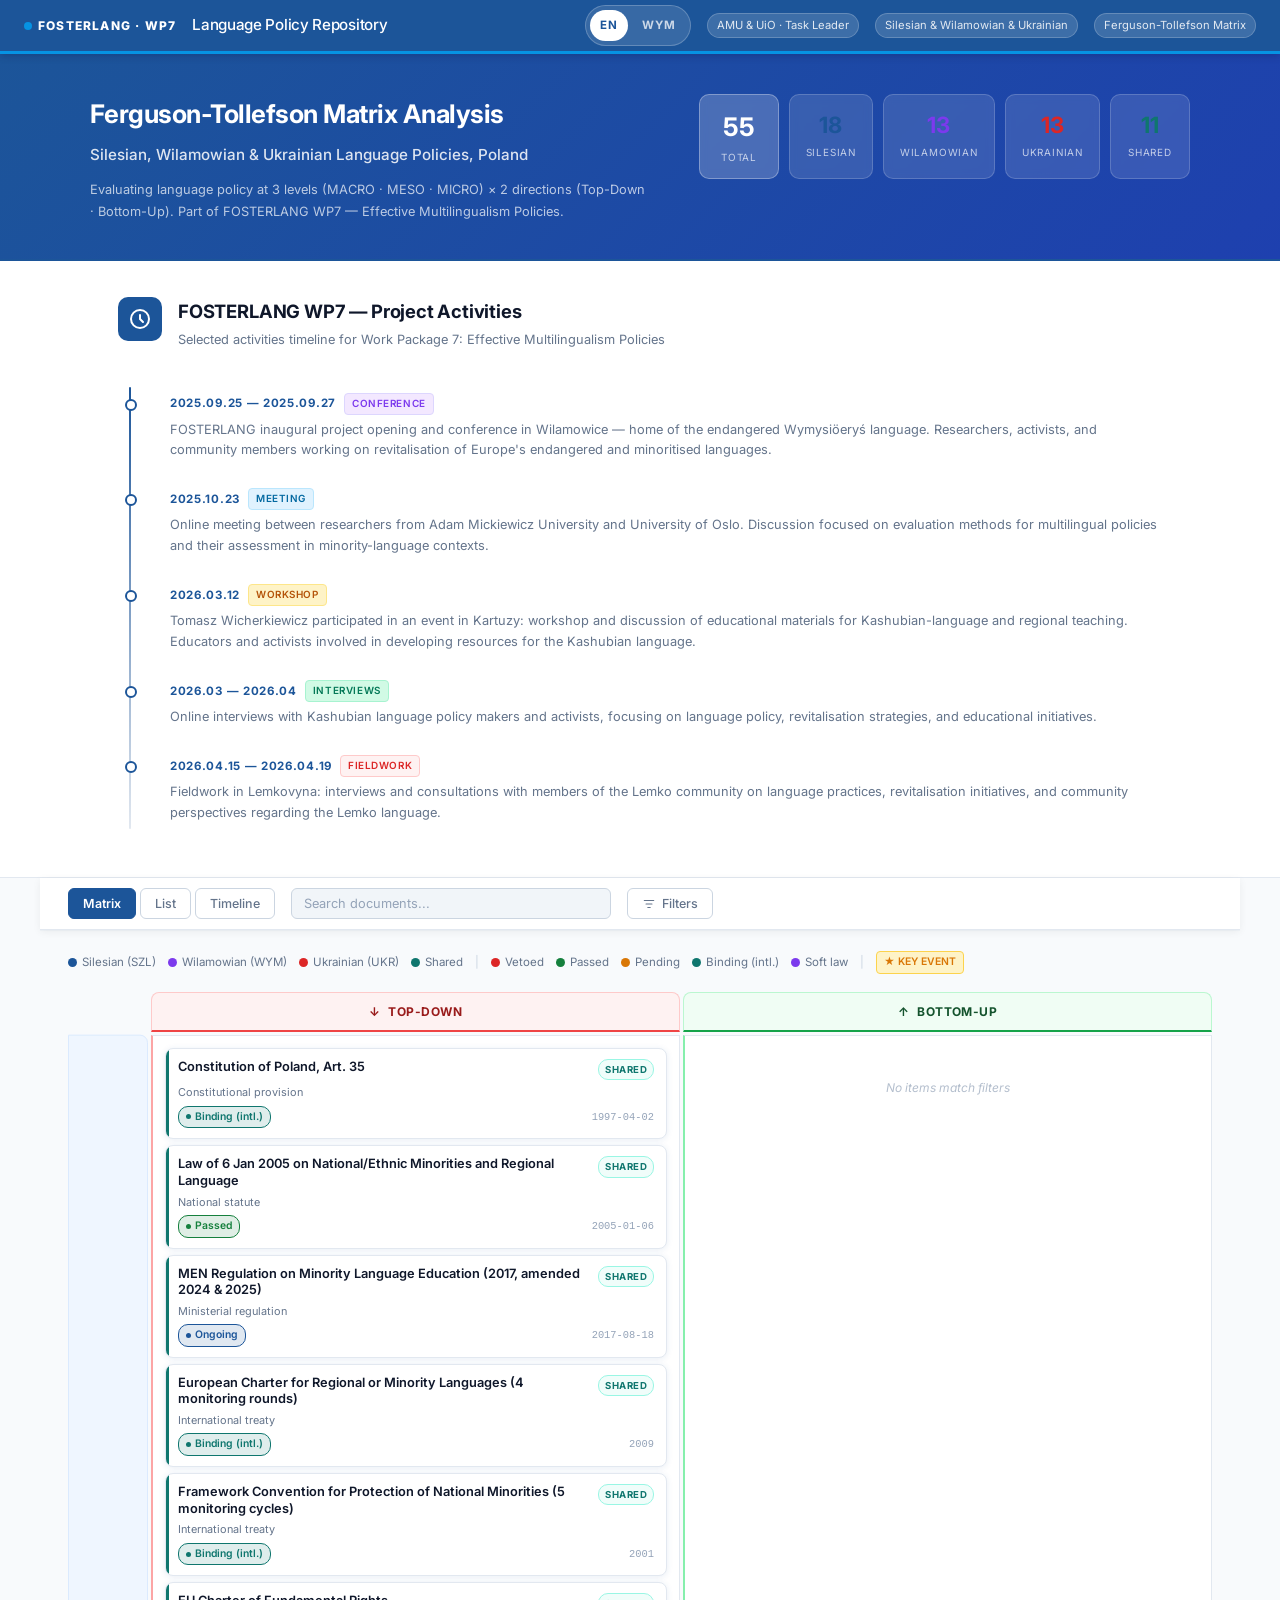
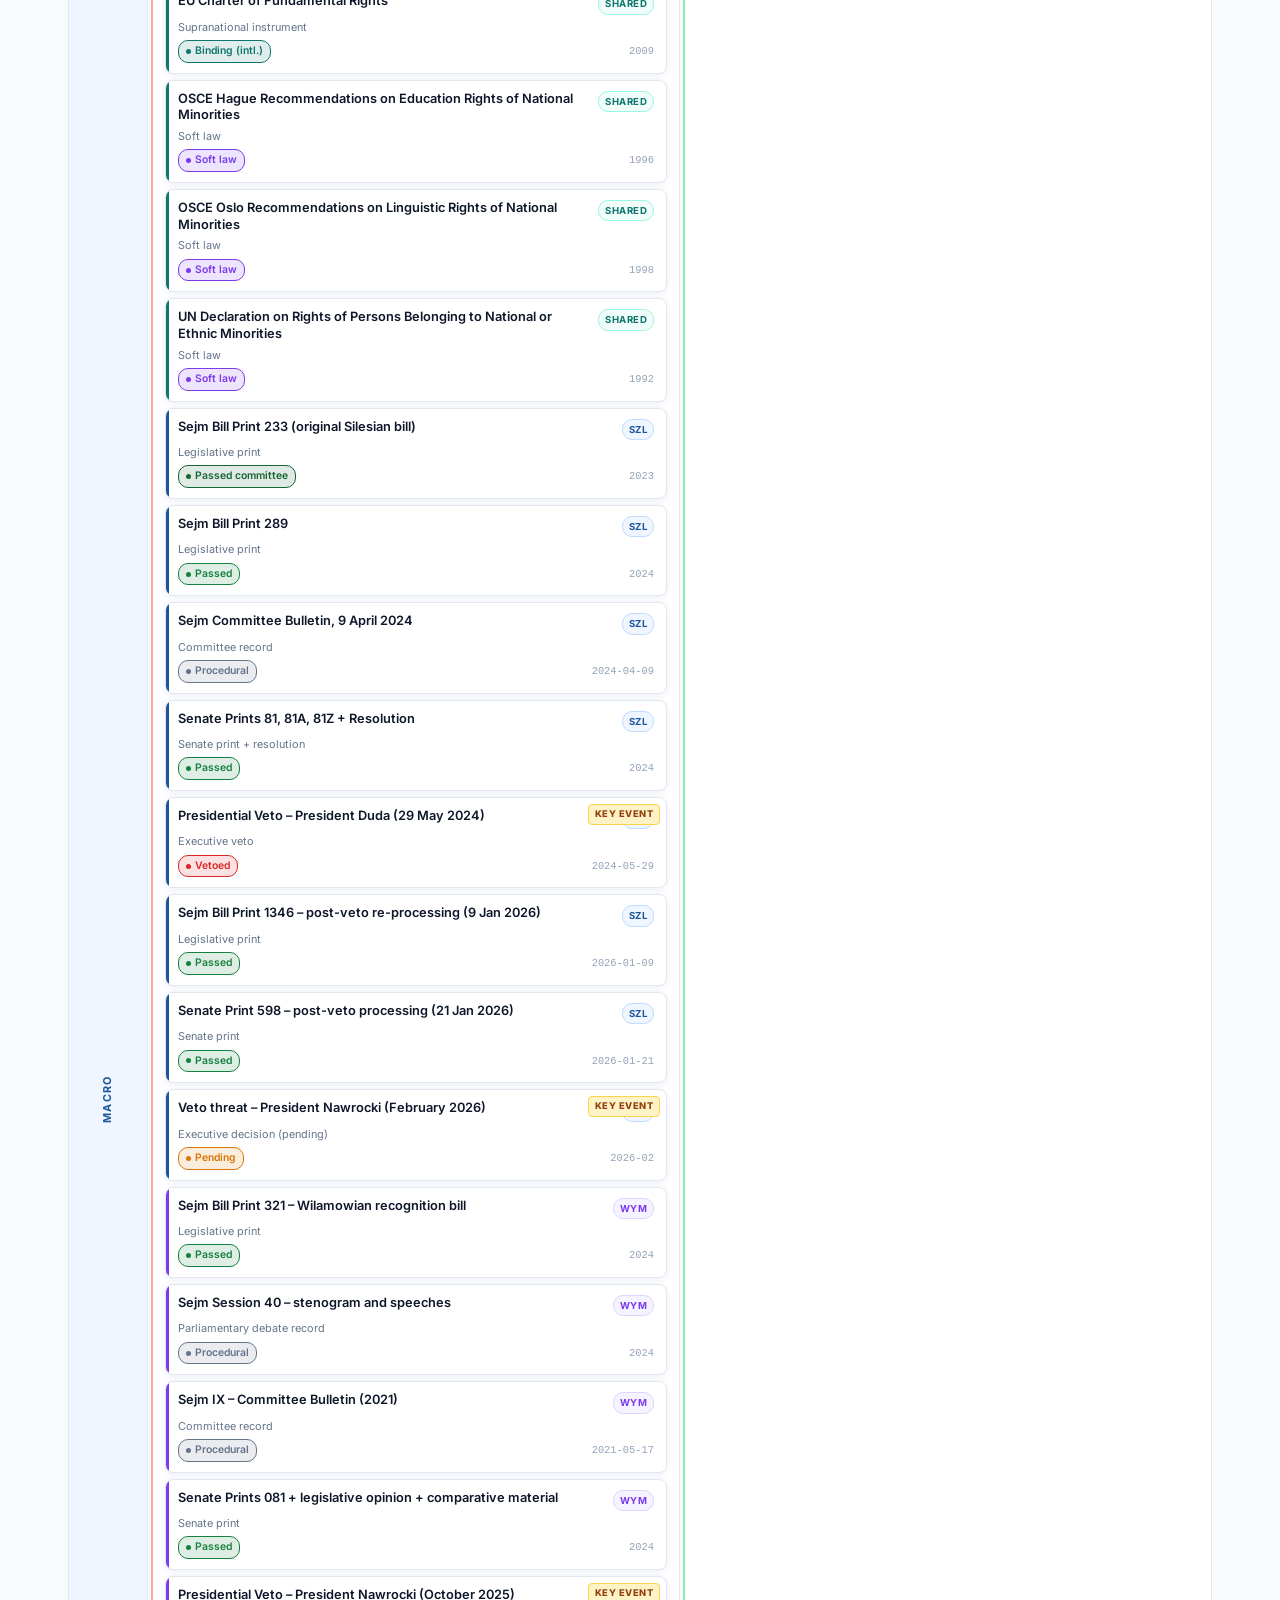
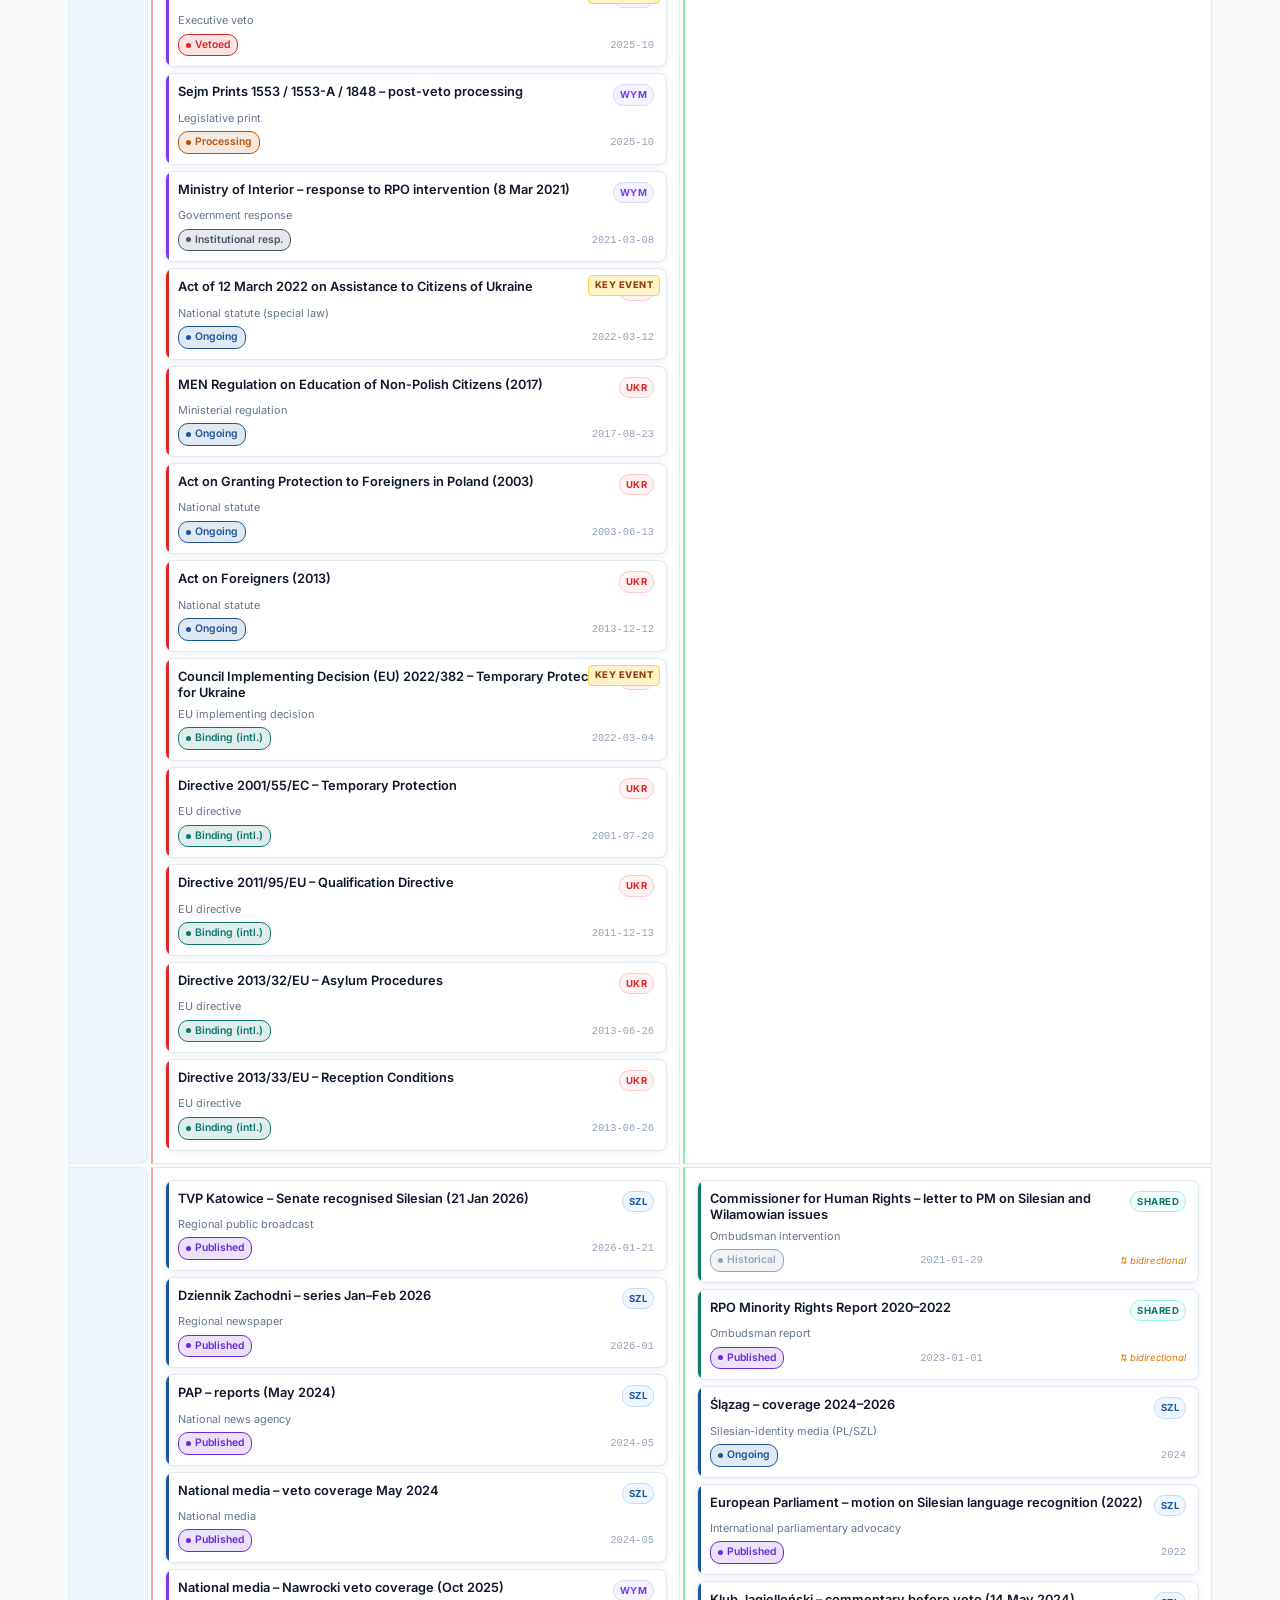
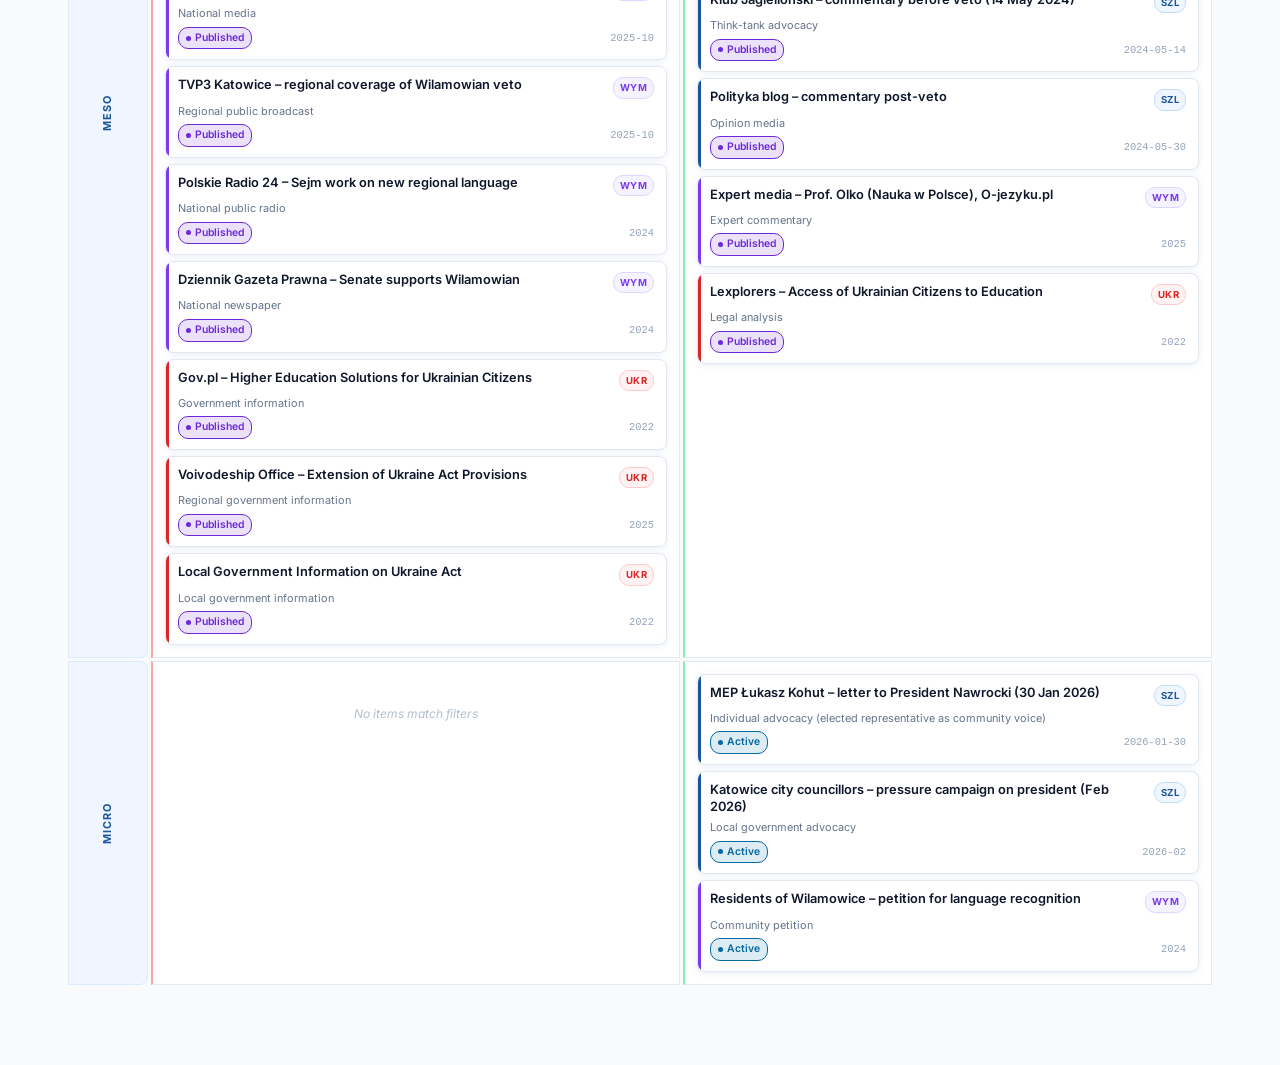
==== commit 7235e059: "Redesign page layout: narrative flow, English labels, visible timeline - Remove sidebar layout, repl" ====
--- a/index.html
+++ b/index.html
@@ -1,9 +1,10 @@
-﻿<!DOCTYPE html>
+<!DOCTYPE html>
 <html lang="en">
 <head>
   <meta charset="UTF-8">
-  <meta name="viewport" content="width=device-width, initial-scale=1.0">`r`n  <link rel="icon" href="data:image/svg+xml,%3Csvg xmlns='http://www.w3.org/2000/svg' viewBox='0 0 64 64'%3E%3Crect width='64' height='64' rx='14' fill='%231c5599'/%3E%3Cpath d='M18 20h28v6H24v10h18v6H24v14h-6V20Z' fill='white'/%3E%3C/svg%3E">
-  <title>Language Policy Repository â€" FOSTERLANG WP7</title>
+  <meta name="viewport" content="width=device-width, initial-scale=1.0">
+  <link rel="icon" href="data:image/svg+xml,%3Csvg xmlns='http://www.w3.org/2000/svg' viewBox='0 0 64 64'%3E%3Crect width='64' height='64' rx='14' fill='%231c5599'/%3E%3Cpath d='M18 20h28v6H24v10h18v6H24v14h-6V20Z' fill='white'/%3E%3C/svg%3E">
+  <title>Language Policy Repository &#8212; FOSTERLANG WP7</title>
   <link rel="preconnect" href="https://fonts.googleapis.com">
   <link rel="preconnect" href="https://fonts.gstatic.com" crossorigin>
   <link href="https://fonts.googleapis.com/css2?family=Inter:wght@400;500;600;700&display=swap" rel="stylesheet">
@@ -11,178 +12,183 @@
 </head>
 <body>
 
-<!-- â"€â"€â"€ Header â"€â"€â"€â"€â"€â"€â"€â"€â"€â"€â"€â"€â"€â"€â"€â"€â"€â"€â"€â"€â"€â"€â"€â"€â"€â"€â"€â"€â"€â"€â"€â"€â"€â"€â"€â"€â"€â"€â"€â"€â"€â"€â"€â"€â"€â"€â"€â"€â"€â"€â"€â"€â"€â"€â"€â"€â"€â"€â"€â"€â"€â"€â"€ -->
+<!-- *** Header *** -->
 <header class="site-header">
-  <span class="logo">FOSTERLANG Â· WP7</span>
+  <span class="logo">FOSTERLANG &#183; WP7</span>
   <h1>Language Policy Repository</h1>
-  <span class="meta-tag">AMU Â· Task Leader</span>
+  <!-- EN/WYM toggle inserted by JS here -->
+  <span class="meta-tag">AMU &amp; UiO &#183; Task Leader</span>
   <span class="meta-tag">Silesian &amp; Wilamowian &amp; Ukrainian</span>
   <span class="meta-tag">Ferguson-Tollefson Matrix</span>
 </header>
 
-<!-- â"€â"€â"€ App Layout â"€â"€â"€â"€â"€â"€â"€â"€â"€â"€â"€â"€â"€â"€â"€â"€â"€â"€â"€â"€â"€â"€â"€â"€â"€â"€â"€â"€â"€â"€â"€â"€â"€â"€â"€â"€â"€â"€â"€â"€â"€â"€â"€â"€â"€â"€â"€â"€â"€â"€â"€â"€â"€â"€â"€â"€â"€â"€â"€â"€ -->
-<div class="app-layout">
-
-  <!-- Sidebar -->
-  <aside class="sidebar">
-
-    <!-- View toggle -->
-    <section>
-      <span class="sidebar-label">View</span>
-      <div class="view-toggle">
-        <button class="view-btn active" data-view="matrix">Matrix</button>
-        <button class="view-btn" data-view="list">List</button>
-        <button class="view-btn" data-view="timeline">Timeline</button>
-      </div>
-    </section>
-
-    <!-- Search -->
-    <section>
-      <span class="sidebar-label">Search</span>
-      <input type="text" id="search-input" class="search-bar" placeholder="Search documentsâ€¦">
-    </section>
-
-    <!-- Stats -->
-    <section>
-      <span class="sidebar-label">Visible items</span>
-      <div class="stat-grid">
-        <div class="stat-box">
-          <div class="num" id="stat-total">â€"</div>
-          <div class="lbl">Total</div>
-        </div>
-        <div class="stat-box">
-          <div class="num" id="stat-szl" style="color:var(--szl)">â€"</div>
-          <div class="lbl">Silesian</div>
-        </div>
-        <div class="stat-box">
-          <div class="num" id="stat-wym" style="color:var(--wym)">â€"</div>
-          <div class="lbl">Wilamowian</div>
-        </div>
-        <div class="stat-box">
-          <div class="num" id="stat-ukr" style="color:var(--ukr)">â€"</div>
-          <div class="lbl">Ukrainian</div>
-        </div>
-        <div class="stat-box">
-          <div class="num" id="stat-shared" style="color:var(--shared)">â€"</div>
-          <div class="lbl">Shared</div>
-        </div>
-      </div>
-    </section>
-
-    <!-- Language filter -->
-    <section>
-      <span class="sidebar-label">Language</span>
-      <div class="filter-group">
-        <div class="filter-pill" data-filter="language" data-value="szl">
-          <span class="dot" style="background:var(--szl)"></span>
-          Silesian (SZL)
-        </div>
-        <div class="filter-pill" data-filter="language" data-value="wym">
-          <span class="dot" style="background:var(--wym)"></span>
-          Wilamowian (WYM)
-        </div>
-        <div class="filter-pill" data-filter="language" data-value="ukr">
-          <span class="dot" style="background:var(--ukr)"></span>
-          Ukrainian (UKR)
-        </div>
-        <div class="filter-pill" data-filter="language" data-value="shared">
-          <span class="dot" style="background:var(--shared)"></span>
-          Shared instruments
-        </div>
-      </div>
-    </section>
-
-    <!-- Level filter -->
-    <section>
-      <span class="sidebar-label">FTM Level</span>
-      <div class="filter-group">
-        <div class="filter-pill" data-filter="level" data-value="MACRO">
-          <span class="dot" style="background:#f59e0b"></span>
-          MACRO (EU/state)
-        </div>
-        <div class="filter-pill" data-filter="level" data-value="MESO">
-          <span class="dot" style="background:#06b6d4"></span>
-          MESO (regional/institutional)
-        </div>
-        <div class="filter-pill" data-filter="level" data-value="MICRO">
-          <span class="dot" style="background:#ec4899"></span>
-          MICRO (community/individual)
-        </div>
-      </div>
-    </section>
-
-    <!-- Direction filter -->
-    <section>
-      <span class="sidebar-label">Direction</span>
-      <div class="filter-group">
-        <div class="filter-pill" data-filter="direction" data-value="TOP_DOWN">
-          <span class="dot" style="background:#ef4444"></span>
-          Top-Down â†"
-        </div>
-        <div class="filter-pill" data-filter="direction" data-value="BOTTOM_UP">
-          <span class="dot" style="background:#22c55e"></span>
-          Bottom-Up â†'
-        </div>
-      </div>
-    </section>
-
-    <!-- Status filter -->
-    <section>
-      <span class="sidebar-label">Status</span>
-      <div class="filter-group">
-        <div class="filter-pill" data-filter="status" data-value="vetoed">
-          <span class="dot" style="background:#ef4444"></span>Vetoed
-        </div>
-        <div class="filter-pill" data-filter="status" data-value="pending">
-          <span class="dot" style="background:#f97316"></span>Pending
-        </div>
-        <div class="filter-pill" data-filter="status" data-value="passed">
-          <span class="dot" style="background:#22c55e"></span>Passed
-        </div>
-        <div class="filter-pill" data-filter="status" data-value="binding_international">
-          <span class="dot" style="background:#10b981"></span>Binding (intl.)
-        </div>
-        <div class="filter-pill" data-filter="status" data-value="soft_law">
-          <span class="dot" style="background:#a78bfa"></span>Soft law
-        </div>
-        <div class="filter-pill" data-filter="status" data-value="processing">
-          <span class="dot" style="background:#eab308"></span>Processing
-        </div>
-        <div class="filter-pill" data-filter="status" data-value="ongoing">
-          <span class="dot" style="background:#3b82f6"></span>Ongoing
-        </div>
-        <div class="filter-pill" data-filter="status" data-value="published">
-          <span class="dot" style="background:#8b5cf6"></span>Published
-        </div>
-      </div>
-    </section>
-
-    <!-- FTM reference -->
-    <section>
-      <span class="sidebar-label">Framework</span>
-      <div style="font-size:.72rem;color:var(--text-muted);line-height:1.6;background:var(--surface2);border-radius:6px;padding:10px 12px;border:1px solid var(--border);">
-        <strong style="color:var(--accent)">Ferguson-Tollefson Matrix</strong><br>
-        Kan (2011); Kan &amp; Adamson (2016)<br><br>
-        Evaluates language policy at <strong>3 levels</strong> Ă— <strong>2 directions</strong>:<br>
-        MACRO Â· MESO Â· MICRO<br>
-        Top-Down Â· Bottom-Up<br><br>
-        <span style="color:var(--text-muted);font-style:italic;">Part of FOSTERLANG WP7 â€" Effective Multilingualism Policies</span>
-      </div>
-    </section>
-
-  </aside>
-
-  <!-- Main -->
-  <main class="main">
-
-    <!-- Framework info banner -->
-    <div class="framework-banner">
-      <div style="flex:1">
-        <strong>Ferguson-Tollefson Matrix Analysis</strong> â€" Silesian, Wilamowian &amp; Ukrainian Language Policies, Poland<br>
-        Data sources: Sejm, Senat, KPRP, RPO, CoE (FCNM Â· ECRML), EU law, OSCE soft law, Polish national press 2021â€"2026.<br>
-        <span style="font-size:.72rem;">Click any document card to view full details and access source links. Use sidebar filters to explore the matrix by language, level, direction, or status.</span>
-      </div>
-    </div>
+<!-- *** Hero Section *** -->
+<section class="hero-section">
+  <div class="hero-inner">
+    <div class="hero-text">
+      <h2 id="hero-title">Ferguson-Tollefson Matrix Analysis</h2>
+      <p id="hero-subtitle">Silesian, Wilamowian &amp; Ukrainian Language Policies, Poland</p>
+      <p id="hero-description" class="hero-desc">
+        Evaluating language policy at 3 levels (MACRO &#183; MESO &#183; MICRO) &#215; 2 directions (Top-Down &#183; Bottom-Up).
+        Part of FOSTERLANG WP7 &#8212; Effective Multilingualism Policies.
+      </p>
+    </div>
+    <div class="hero-stats" id="hero-stats">
+      <div class="stat-card stat-card-total">
+        <div class="num" id="stat-total">&#8212;</div>
+        <div class="lbl">Total</div>
+      </div>
+      <div class="stat-card">
+        <div class="num" id="stat-szl" style="color:var(--szl)">&#8212;</div>
+        <div class="lbl">Silesian</div>
+      </div>
+      <div class="stat-card">
+        <div class="num" id="stat-wym" style="color:var(--wym)">&#8212;</div>
+        <div class="lbl">Wilamowian</div>
+      </div>
+      <div class="stat-card">
+        <div class="num" id="stat-ukr" style="color:var(--ukr)">&#8212;</div>
+        <div class="lbl">Ukrainian</div>
+      </div>
+      <div class="stat-card">
+        <div class="num" id="stat-shared" style="color:var(--shared)">&#8212;</div>
+        <div class="lbl">Shared</div>
+      </div>
+    </div>
+  </div>
+</section>
+
+<!-- *** Project Activities Timeline *** -->
+<section id="project-timeline-section" class="project-timeline-section">
+  <div class="project-timeline-inner">
+    <div class="project-timeline-header">
+      <div class="project-timeline-icon">
+        <svg width="24" height="24" fill="none" viewBox="0 0 24 24"><path d="M12 8v4l3 3" stroke="currentColor" stroke-width="2" stroke-linecap="round"/><circle cx="12" cy="12" r="9" stroke="currentColor" stroke-width="2"/></svg>
+      </div>
+      <div>
+        <h2 id="project-timeline-title">FOSTERLANG WP7 &#8212; Project Activities</h2>
+        <p id="project-timeline-subtitle">Selected activities timeline for Work Package 7: Effective Multilingualism Policies</p>
+      </div>
+    </div>
+    <div id="project-timeline-container" class="project-timeline-container">
+      <!-- Rendered by JS -->
+    </div>
+  </div>
+</section>
+
+<!-- *** Document Analysis Section *** -->
+<section class="analysis-section" id="analysis-section">
+
+  <!-- Sticky Toolbar -->
+  <div class="analysis-toolbar" id="analysis-toolbar">
+    <div class="toolbar-inner">
+      <div class="toolbar-left">
+        <div class="view-toggle">
+          <button class="view-btn active" data-view="matrix">Matrix</button>
+          <button class="view-btn" data-view="list">List</button>
+          <button class="view-btn" data-view="timeline">Timeline</button>
+        </div>
+      </div>
+      <div class="toolbar-center">
+        <input type="text" id="search-input" class="search-bar" placeholder="Search documents&#8230;">
+      </div>
+      <div class="toolbar-right">
+        <button class="filter-toggle-btn" id="filter-toggle-btn" type="button">
+          <svg width="16" height="16" viewBox="0 0 24 24" fill="none" stroke="currentColor" stroke-width="2" stroke-linecap="round"><line x1="4" y1="6" x2="20" y2="6"/><line x1="7" y1="12" x2="17" y2="12"/><line x1="10" y1="18" x2="14" y2="18"/></svg>
+          <span>Filters</span>
+        </button>
+      </div>
+    </div>
+  </div>
+
+  <!-- Collapsible Filter Panel -->
+  <div class="filter-panel" id="filter-panel">
+    <div class="filter-panel-inner">
+
+      <!-- Language -->
+      <div class="filter-group-row">
+        <span class="filter-label" data-label="language">Language</span>
+        <div class="filter-pills-row">
+          <div class="filter-pill" data-filter="language" data-value="szl">
+            <span class="dot" style="background:var(--szl)"></span>Silesian (SZL)
+          </div>
+          <div class="filter-pill" data-filter="language" data-value="wym">
+            <span class="dot" style="background:var(--wym)"></span>Wilamowian (WYM)
+          </div>
+          <div class="filter-pill" data-filter="language" data-value="ukr">
+            <span class="dot" style="background:var(--ukr)"></span>Ukrainian (UKR)
+          </div>
+          <div class="filter-pill" data-filter="language" data-value="shared">
+            <span class="dot" style="background:var(--shared)"></span>Shared instruments
+          </div>
+        </div>
+      </div>
+
+      <!-- FTM Level -->
+      <div class="filter-group-row">
+        <span class="filter-label" data-label="level">FTM Level</span>
+        <div class="filter-pills-row">
+          <div class="filter-pill" data-filter="level" data-value="MACRO">
+            <span class="dot" style="background:#f59e0b"></span>MACRO (EU/state)
+          </div>
+          <div class="filter-pill" data-filter="level" data-value="MESO">
+            <span class="dot" style="background:#06b6d4"></span>MESO (regional/institutional)
+          </div>
+          <div class="filter-pill" data-filter="level" data-value="MICRO">
+            <span class="dot" style="background:#ec4899"></span>MICRO (community/individual)
+          </div>
+        </div>
+      </div>
+
+      <!-- Direction -->
+      <div class="filter-group-row">
+        <span class="filter-label" data-label="direction">Direction</span>
+        <div class="filter-pills-row">
+          <div class="filter-pill" data-filter="direction" data-value="TOP_DOWN">
+            <span class="dot" style="background:#ef4444"></span>Top-Down &#8595;
+          </div>
+          <div class="filter-pill" data-filter="direction" data-value="BOTTOM_UP">
+            <span class="dot" style="background:#22c55e"></span>Bottom-Up &#8593;
+          </div>
+        </div>
+      </div>
+
+      <!-- Status -->
+      <div class="filter-group-row">
+        <span class="filter-label" data-label="status">Status</span>
+        <div class="filter-pills-row">
+          <div class="filter-pill" data-filter="status" data-value="vetoed">
+            <span class="dot" style="background:#ef4444"></span>Vetoed
+          </div>
+          <div class="filter-pill" data-filter="status" data-value="pending">
+            <span class="dot" style="background:#f97316"></span>Pending
+          </div>
+          <div class="filter-pill" data-filter="status" data-value="passed">
+            <span class="dot" style="background:#22c55e"></span>Passed
+          </div>
+          <div class="filter-pill" data-filter="status" data-value="binding_international">
+            <span class="dot" style="background:#10b981"></span>Binding (intl.)
+          </div>
+          <div class="filter-pill" data-filter="status" data-value="soft_law">
+            <span class="dot" style="background:#a78bfa"></span>Soft law
+          </div>
+          <div class="filter-pill" data-filter="status" data-value="processing">
+            <span class="dot" style="background:#eab308"></span>Processing
+          </div>
+          <div class="filter-pill" data-filter="status" data-value="ongoing">
+            <span class="dot" style="background:#3b82f6"></span>Ongoing
+          </div>
+          <div class="filter-pill" data-filter="status" data-value="published">
+            <span class="dot" style="background:#8b5cf6"></span>Published
+          </div>
+        </div>
+      </div>
+
+    </div>
+  </div>
+
+  <!-- Content Area -->
+  <div class="analysis-content">
 
     <!-- Legend -->
     <div class="legend">
@@ -197,57 +203,39 @@
       <span class="legend-item"><span class="legend-dot" style="background:#0f766e"></span>Binding (intl.)</span>
       <span class="legend-item"><span class="legend-dot" style="background:#7c3aed"></span>Soft law</span>
       <span class="legend-divider">|</span>
-      <span class="legend-item" style="font-weight:600;color:#d97706;background:#fef3c7;padding:2px 7px;border-radius:4px;border:1px solid #fcd34d;font-size:.65rem;">â… KEY EVENT</span>
-    </div>
-
-    <!-- â"€â"€ Matrix View â"€â"€â"€â"€â"€â"€â"€â"€â"€â"€â"€â"€â"€â"€â"€â"€â"€â"€â"€â"€â"€â"€â"€â"€â"€â"€â"€â"€â"€â"€â"€â"€â"€â"€â"€â"€â"€â"€â"€â"€â"€â"€â"€â"€â"€â"€â"€â"€â"€â"€â"€â"€â"€â"€â"€â"€ -->
+      <span class="legend-item" style="font-weight:600;color:#d97706;background:#fef3c7;padding:2px 7px;border-radius:4px;border:1px solid #fcd34d;font-size:.65rem;">&#9733; KEY EVENT</span>
+    </div>
+
+    <!-- Matrix View -->
     <div id="matrix-view">
       <div class="matrix-container" id="matrix-container">
         <!-- Rendered by JS -->
       </div>
     </div>
 
-    <!-- â"€â"€ List View â"€â"€â"€â"€â"€â"€â"€â"€â"€â"€â"€â"€â"€â"€â"€â"€â"€â"€â"€â"€â"€â"€â"€â"€â"€â"€â"€â"€â"€â"€â"€â"€â"€â"€â"€â"€â"€â"€â"€â"€â"€â"€â"€â"€â"€â"€â"€â"€â"€â"€â"€â"€â"€â"€â"€â"€â"€â"€ -->
+    <!-- List View -->
     <div id="list-view">
       <div id="list-container">
         <!-- Rendered by JS -->
       </div>
     </div>
 
-    <!-- â"€â"€ Timeline View â"€â"€â"€â"€â"€â"€â"€â"€â"€â"€â"€â"€â"€â"€â"€â"€â"€â"€â"€â"€â"€â"€â"€â"€â"€â"€â"€â"€â"€â"€â"€â"€â"€â"€â"€â"€â"€â"€â"€â"€â"€â"€â"€â"€â"€â"€â"€â"€â"€â"€â"€â"€â"€â"€ -->
+    <!-- Timeline View -->
     <div id="timeline-view">
       <div id="timeline-container">
         <!-- Rendered by JS -->
       </div>
     </div>
 
-  </main>
-</div>
-
-<!-- ─── Project Activities Timeline ──────────────────────────────────────── -->
-<section id="project-timeline-section" class="project-timeline-section">
-  <div class="project-timeline-inner">
-    <div class="project-timeline-header">
-      <div class="project-timeline-icon">
-        <svg width="24" height="24" fill="none" viewBox="0 0 24 24"><path d="M12 8v4l3 3" stroke="currentColor" stroke-width="2" stroke-linecap="round"/><circle cx="12" cy="12" r="9" stroke="currentColor" stroke-width="2"/></svg>
-      </div>
-      <div>
-        <h2 id="project-timeline-title">FOSTERLANG WP7 — Project Activities</h2>
-        <p id="project-timeline-subtitle">Selected activities timeline for Work Package 7: Effective Multilingualism Policies</p>
-      </div>
-    </div>
-    <div id="project-timeline-container" class="project-timeline-container">
-      <!-- Rendered by JS -->
-    </div>
   </div>
 </section>
 
-<!-- ─── Modal ──────────────────────────────────────────────────────────── -->
+<!-- *** Modal *** -->
 <div id="modal-backdrop" class="modal-backdrop">
   <div id="modal" class="modal" role="dialog" aria-modal="true">
     <div class="modal-header">
       <h3 id="modal-title"></h3>
-      <button id="modal-close-btn" class="modal-close" aria-label="Close">Ă—</button>
+      <button id="modal-close-btn" class="modal-close" aria-label="Close">&#215;</button>
     </div>
     <div class="modal-body">
       <div id="modal-meta" class="modal-meta"></div>
@@ -263,4 +251,3 @@
 <script src="js/app.js"></script>
 </body>
 </html>
-
--- a/css/styles.css
+++ b/css/styles.css
@@ -1,28 +1,24 @@
-﻿/* â"€â"€â"€ Reset & Base â"€â"€â"€â"€â"€â"€â"€â"€â"€â"€â"€â"€â"€â"€â"€â"€â"€â"€â"€â"€â"€â"€â"€â"€â"€â"€â"€â"€â"€â"€â"€â"€â"€â"€â"€â"€â"€â"€â"€â"€â"€â"€â"€â"€â"€â"€â"€â"€â"€â"€â"€â"€â"€â"€â"€â"€ */
+/* === Reset & Base ======================================================= */
 *, *::before, *::after { box-sizing: border-box; margin: 0; padding: 0; }
 
 :root {
-  /* FOSTERLANG brand palette */
-  --blue-dark:    #1c5599;   /* top-bar blue from fosterlang.al.uw.edu.pl */
-  --blue-mid:     #0693e3;   /* vivid cyan-blue */
-  --blue-navy:    #01012f;   /* deep navy */
-  --blue-light:   #dbeafe;   /* light blue tint */
-  
-  --accent:     #1c5599;
-
-  /* Light theme surfaces */
+  --blue-dark:    #1c5599;
+  --blue-mid:     #0693e3;
+  --blue-navy:    #01012f;
+  --blue-light:   #dbeafe;
+  --blue-lighter: #eff6ff;
+  --accent:       #1c5599;
+
   --bg:         #f8fafc;
   --surface:    #ffffff;
   --surface2:   #f1f5f9;
   --border:     #e2e8f0;
   --border-mid: #cbd5e1;
 
-  /* Text */
   --text:       #0f172a;
   --text-muted: #64748b;
   --text-light: #94a3b8;
 
-  /* Language accent colors */
   --szl:        #1c5599;
   --szl-light:  #3b82f6;
   --szl-bg:     #eff6ff;
@@ -36,7 +32,6 @@
   --ukr-light:  #f87171;
   --ukr-bg:     #fef2f2;
 
-  /* Status colors */
   --status-passed:   #15803d;
   --status-vetoed:   #dc2626;
   --status-pending:  #d97706;
@@ -49,6 +44,7 @@
   --radius: 8px;
   --shadow: 0 1px 6px rgba(28,85,153,.1);
   --shadow-md: 0 4px 16px rgba(28,85,153,.12);
+  --header-h: 54px;
 }
 
 html { scroll-behavior: smooth; }
@@ -62,13 +58,13 @@
   min-height: 100vh;
 }
 
-/* â"€â"€â"€ Typography â"€â"€â"€â"€â"€â"€â"€â"€â"€â"€â"€â"€â"€â"€â"€â"€â"€â"€â"€â"€â"€â"€â"€â"€â"€â"€â"€â"€â"€â"€â"€â"€â"€â"€â"€â"€â"€â"€â"€â"€â"€â"€â"€â"€â"€â"€â"€â"€â"€â"€â"€â"€â"€â"€â"€â"€â"€â"€ */
+/* === Typography ========================================================= */
 h1 { font-size: 1.2rem; font-weight: 700; letter-spacing: -.02em; }
 h2 { font-size: 1.05rem; font-weight: 600; }
 h3 { font-size: .95rem; font-weight: 600; }
 a  { color: inherit; text-decoration: none; }
 
-/* â"€â"€â"€ Header â"€â"€â"€â"€â"€â"€â"€â"€â"€â"€â"€â"€â"€â"€â"€â"€â"€â"€â"€â"€â"€â"€â"€â"€â"€â"€â"€â"€â"€â"€â"€â"€â"€â"€â"€â"€â"€â"€â"€â"€â"€â"€â"€â"€â"€â"€â"€â"€â"€â"€â"€â"€â"€â"€â"€â"€â"€â"€â"€â"€â"€â"€ */
+/* === Header ============================================================= */
 .site-header {
   background: var(--blue-dark);
   border-bottom: 3px solid var(--blue-mid);
@@ -80,6 +76,7 @@
   top: 0;
   z-index: 100;
   box-shadow: 0 2px 8px rgba(1,1,47,.2);
+  height: var(--header-h);
 }
 
 .site-header .logo {
@@ -93,12 +90,10 @@
   align-items: center;
   gap: 6px;
 }
-
 .site-header .logo::before {
   content: '';
   display: inline-block;
-  width: 8px;
-  height: 8px;
+  width: 8px; height: 8px;
   border-radius: 50%;
   background: var(--blue-mid);
 }
@@ -120,96 +115,248 @@
   border: 1px solid rgba(255,255,255,.2);
 }
 
-/* â"€â"€â"€ Layout â"€â"€â"€â"€â"€â"€â"€â"€â"€â"€â"€â"€â"€â"€â"€â"€â"€â"€â"€â"€â"€â"€â"€â"€â"€â"€â"€â"€â"€â"€â"€â"€â"€â"€â"€â"€â"€â"€â"€â"€â"€â"€â"€â"€â"€â"€â"€â"€â"€â"€â"€â"€â"€â"€â"€â"€â"€â"€â"€â"€â"€â"€ */
-.app-layout {
-  display: grid;
-  grid-template-columns: 240px 1fr;
-  min-height: calc(100vh - 54px);
-}
-
-/* â"€â"€â"€ Sidebar â"€â"€â"€â"€â"€â"€â"€â"€â"€â"€â"€â"€â"€â"€â"€â"€â"€â"€â"€â"€â"€â"€â"€â"€â"€â"€â"€â"€â"€â"€â"€â"€â"€â"€â"€â"€â"€â"€â"€â"€â"€â"€â"€â"€â"€â"€â"€â"€â"€â"€â"€â"€â"€â"€â"€â"€â"€â"€â"€â"€â"€ */
-.sidebar {
+/* === Language Toggle ==================================================== */
+.ui-lang-toggle {
+  display: inline-flex;
+  align-items: center;
+  gap: 4px;
+  padding: 4px;
+  border-radius: 999px;
+  background: rgba(255,255,255,.12);
+  border: 1px solid rgba(255,255,255,.22);
+}
+.ui-lang-btn {
+  border: 0;
+  background: transparent;
+  color: rgba(255,255,255,.74);
+  font: inherit;
+  font-size: .72rem;
+  font-weight: 700;
+  letter-spacing: .08em;
+  text-transform: uppercase;
+  padding: 6px 10px;
+  border-radius: 999px;
+  cursor: pointer;
+  transition: background .15s, color .15s;
+}
+.ui-lang-btn:hover { color: #fff; background: rgba(255,255,255,.12); }
+.ui-lang-btn.active { color: var(--blue-dark); background: #fff; }
+
+/* === Hero Section ======================================================= */
+.hero-section {
+  background: linear-gradient(135deg, var(--blue-dark) 0%, #1e40af 100%);
+  color: #fff;
+  padding: 40px 28px 36px;
+}
+.hero-inner {
+  max-width: 1100px;
+  margin: 0 auto;
+  display: flex;
+  align-items: flex-start;
+  gap: 40px;
+}
+.hero-text { flex: 1; }
+.hero-text h2 {
+  font-size: 1.6rem;
+  font-weight: 700;
+  margin-bottom: 8px;
+  letter-spacing: -.02em;
+  color: #fff;
+}
+.hero-text #hero-subtitle {
+  font-size: .95rem;
+  opacity: .85;
+  margin-bottom: 12px;
+  font-weight: 500;
+}
+.hero-desc {
+  font-size: .8rem;
+  opacity: .7;
+  line-height: 1.7;
+  max-width: 560px;
+}
+.hero-stats {
+  display: flex;
+  gap: 10px;
+  flex-shrink: 0;
+  flex-wrap: wrap;
+}
+.stat-card {
+  background: rgba(255,255,255,.12);
+  border: 1px solid rgba(255,255,255,.18);
+  border-radius: 10px;
+  padding: 12px 16px;
+  text-align: center;
+  min-width: 80px;
+  backdrop-filter: blur(4px);
+}
+.stat-card .num {
+  font-size: 1.4rem;
+  font-weight: 700;
+  color: #fff;
+}
+.stat-card .lbl {
+  font-size: .62rem;
+  text-transform: uppercase;
+  letter-spacing: .08em;
+  opacity: .7;
+  margin-top: 2px;
+}
+.stat-card-total {
+  background: rgba(255,255,255,.2);
+  border-color: rgba(255,255,255,.3);
+}
+.stat-card-total .num { font-size: 1.6rem; }
+
+/* === Project Activities Timeline ======================================== */
+.project-timeline-section {
   background: var(--surface);
-  border-right: 1px solid var(--border);
-  padding: 20px 14px;
-  overflow-y: auto;
-  position: sticky;
-  top: 54px;
-  height: calc(100vh - 54px);
-}
-
-.sidebar section { margin-bottom: 22px; }
-
-.sidebar-label {
-  font-size: .65rem;
-  font-weight: 700;
-  letter-spacing: .1em;
-  text-transform: uppercase;
-  color: var(--text-muted);
-  margin-bottom: 7px;
-  display: block;
-}
-
-/* Filter pills */
-.filter-group { display: flex; flex-direction: column; gap: 3px; }
-
-.filter-pill {
+  border-top: 2px solid var(--accent);
+  border-bottom: 1px solid var(--border);
+}
+.project-timeline-inner {
+  max-width: 1100px;
+  margin: 0 auto;
+  padding: 36px 28px 40px;
+}
+.project-timeline-header {
+  display: flex;
+  align-items: flex-start;
+  gap: 16px;
+  margin-bottom: 28px;
+}
+.project-timeline-icon {
+  width: 44px; height: 44px;
+  border-radius: 10px;
+  background: var(--accent);
+  color: #fff;
+  display: flex;
+  align-items: center;
+  justify-content: center;
+  flex-shrink: 0;
+}
+.project-timeline-header h2 {
+  margin: 0 0 4px;
+  font-size: 1.15rem;
+  font-weight: 700;
+  color: var(--text);
+  letter-spacing: -.01em;
+}
+.project-timeline-header p {
+  margin: 0;
+  font-size: .8rem;
+  color: var(--text-muted);
+}
+.project-timeline-container {
+  display: flex;
+  flex-direction: column;
+  position: relative;
+  padding-left: 32px;
+}
+.project-timeline-container::before {
+  content: '';
+  position: absolute;
+  left: 11px; top: 8px; bottom: 8px;
+  width: 2px;
+  background: linear-gradient(to bottom, var(--accent), var(--border));
+  border-radius: 2px;
+}
+.pt-item {
+  position: relative;
+  padding: 14px 0 14px 20px;
+}
+.pt-item::before {
+  content: '';
+  position: absolute;
+  left: -25px; top: 20px;
+  width: 12px; height: 12px;
+  border-radius: 50%;
+  border: 2.5px solid var(--accent);
+  background: var(--surface);
+  z-index: 1;
+}
+.pt-item:hover::before {
+  background: var(--accent);
+  box-shadow: 0 0 0 4px rgba(28,85,153,.15);
+}
+.pt-item-date {
+  font-size: .72rem;
+  font-weight: 700;
+  color: var(--accent);
+  text-transform: uppercase;
+  letter-spacing: .06em;
+  margin-bottom: 5px;
   display: flex;
   align-items: center;
   gap: 8px;
-  padding: 6px 10px;
-  border-radius: 6px;
-  cursor: pointer;
-  transition: all .15s;
-  user-select: none;
-  font-size: .8rem;
-  color: var(--text-muted);
-  border: 1px solid transparent;
-}
-.filter-pill:hover {
-  background: var(--blue-lighter);
-  color: var(--blue-dark);
-  border-color: var(--blue-light);
-}
-.filter-pill.active {
-  background: var(--blue-lighter);
-  color: var(--blue-dark);
-  border-color: var(--blue-light);
+}
+.pt-item-type {
+  display: inline-flex;
+  align-items: center;
+  font-size: .62rem;
   font-weight: 600;
-}
-
-.filter-pill .dot {
-  width: 8px; height: 8px;
-  border-radius: 50%;
-  flex-shrink: 0;
-}
-
-/* Stats */
-.stat-grid { display: grid; grid-template-columns: 1fr 1fr; gap: 6px; }
-.stat-box {
+  text-transform: uppercase;
+  letter-spacing: .06em;
+  padding: 2px 7px;
+  border-radius: 4px;
+  color: var(--text-muted);
   background: var(--surface2);
   border: 1px solid var(--border);
-  border-radius: var(--radius);
-  padding: 8px 10px;
-  text-align: center;
-}
-.stat-box .num { font-size: 1.2rem; font-weight: 700; color: var(--blue-dark); }
-.stat-box .lbl { font-size: .65rem; color: var(--text-muted); margin-top: 1px; }
+}
+.pt-item-type[data-type="conference"] { color: #7c3aed; background: #f3e8ff; border-color: #ddd6fe; }
+.pt-item-type[data-type="meeting"]    { color: #0369a1; background: #e0f2fe; border-color: #bae6fd; }
+.pt-item-type[data-type="workshop"]   { color: #b45309; background: #fef3c7; border-color: #fde68a; }
+.pt-item-type[data-type="interviews"] { color: #047857; background: #d1fae5; border-color: #a7f3d0; }
+.pt-item-type[data-type="fieldwork"]  { color: #dc2626; background: #fef2f2; border-color: #fecaca; }
+
+.pt-item-text {
+  font-size: .8rem;
+  line-height: 1.6;
+  color: var(--text-muted);
+}
+.pt-item:hover .pt-item-text { color: var(--text); }
+
+/* === Analysis Section =================================================== */
+.analysis-section {
+  max-width: 1200px;
+  margin: 0 auto;
+  padding: 0 0 60px;
+}
+
+/* --- Toolbar (sticky) --- */
+.analysis-toolbar {
+  position: sticky;
+  top: var(--header-h);
+  z-index: 50;
+  background: var(--surface);
+  border-bottom: 1px solid var(--border);
+  box-shadow: 0 2px 8px rgba(0,0,0,.06);
+}
+.toolbar-inner {
+  display: flex;
+  align-items: center;
+  gap: 16px;
+  padding: 10px 28px;
+  max-width: 1200px;
+  margin: 0 auto;
+}
+.toolbar-left { flex-shrink: 0; }
+.toolbar-center { flex: 1; max-width: 320px; }
+.toolbar-right { flex-shrink: 0; }
 
 /* View toggle */
 .view-toggle { display: flex; gap: 4px; }
 .view-btn {
-  flex: 1;
-  padding: 6px;
+  padding: 7px 14px;
   border: 1px solid var(--border-mid);
   border-radius: 6px;
   background: transparent;
   color: var(--text-muted);
   cursor: pointer;
-  font-size: .75rem;
+  font-size: .78rem;
+  font-family: inherit;
+  font-weight: 500;
   transition: all .15s;
-  text-align: center;
-  font-family: inherit;
 }
 .view-btn:hover {
   background: var(--blue-lighter);
@@ -223,13 +370,155 @@
   font-weight: 600;
 }
 
-/* â"€â"€â"€ Main content â"€â"€â"€â"€â"€â"€â"€â"€â"€â"€â"€â"€â"€â"€â"€â"€â"€â"€â"€â"€â"€â"€â"€â"€â"€â"€â"€â"€â"€â"€â"€â"€â"€â"€â"€â"€â"€â"€â"€â"€â"€â"€â"€â"€â"€â"€â"€â"€â"€â"€â"€â"€â"€â"€â"€â"€ */
-.main {
-  padding: 24px;
-  overflow: auto;
-}
-
-/* â"€â"€â"€ Matrix view â"€â"€â"€â"€â"€â"€â"€â"€â"€â"€â"€â"€â"€â"€â"€â"€â"€â"€â"€â"€â"€â"€â"€â"€â"€â"€â"€â"€â"€â"€â"€â"€â"€â"€â"€â"€â"€â"€â"€â"€â"€â"€â"€â"€â"€â"€â"€â"€â"€â"€â"€â"€â"€â"€â"€â"€â"€ */
+/* Search */
+.search-bar {
+  width: 100%;
+  background: var(--surface2);
+  border: 1px solid var(--border-mid);
+  border-radius: 6px;
+  padding: 7px 12px;
+  color: var(--text);
+  font-size: .8rem;
+  outline: none;
+  transition: all .15s;
+  font-family: inherit;
+}
+.search-bar:focus {
+  border-color: var(--blue-dark);
+  box-shadow: 0 0 0 3px rgba(28,85,153,.1);
+  background: var(--surface);
+}
+.search-bar::placeholder { color: var(--text-light); }
+
+/* Filter toggle button */
+.filter-toggle-btn {
+  display: inline-flex;
+  align-items: center;
+  gap: 6px;
+  padding: 7px 14px;
+  border: 1px solid var(--border-mid);
+  border-radius: 6px;
+  background: transparent;
+  color: var(--text-muted);
+  cursor: pointer;
+  font-size: .78rem;
+  font-family: inherit;
+  font-weight: 500;
+  transition: all .15s;
+}
+.filter-toggle-btn:hover,
+.filter-toggle-btn.active {
+  background: var(--blue-lighter);
+  color: var(--blue-dark);
+  border-color: var(--blue-light);
+}
+.filter-toggle-btn.active {
+  font-weight: 600;
+}
+.filter-toggle-btn svg {
+  width: 14px; height: 14px;
+  flex-shrink: 0;
+}
+
+/* --- Collapsible Filter Panel --- */
+.filter-panel {
+  max-height: 0;
+  overflow: hidden;
+  transition: max-height .3s ease, padding .3s ease;
+  background: var(--surface2);
+  border-bottom: 1px solid transparent;
+}
+.filter-panel.open {
+  max-height: 400px;
+  border-bottom-color: var(--border);
+}
+.filter-panel-inner {
+  padding: 16px 28px;
+  display: flex;
+  flex-wrap: wrap;
+  gap: 20px;
+}
+.filter-group-row {
+  display: flex;
+  align-items: center;
+  gap: 8px;
+  flex-wrap: wrap;
+}
+.filter-label {
+  font-size: .62rem;
+  font-weight: 700;
+  letter-spacing: .1em;
+  text-transform: uppercase;
+  color: var(--text-muted);
+  white-space: nowrap;
+  min-width: 52px;
+}
+.filter-pills-row {
+  display: flex;
+  gap: 4px;
+  flex-wrap: wrap;
+}
+
+/* Filter pills */
+.filter-pill {
+  display: flex;
+  align-items: center;
+  gap: 6px;
+  padding: 5px 10px;
+  border-radius: 20px;
+  cursor: pointer;
+  transition: all .15s;
+  user-select: none;
+  font-size: .75rem;
+  color: var(--text-muted);
+  border: 1px solid var(--border);
+  background: var(--surface);
+  white-space: nowrap;
+}
+.filter-pill:hover {
+  background: var(--blue-lighter);
+  color: var(--blue-dark);
+  border-color: var(--blue-light);
+}
+.filter-pill.active {
+  background: var(--blue-dark);
+  color: #fff;
+  border-color: var(--blue-dark);
+  font-weight: 600;
+}
+.filter-pill.active .dot {
+  background: #fff !important;
+}
+.filter-pill .dot {
+  width: 7px; height: 7px;
+  border-radius: 50%;
+  flex-shrink: 0;
+}
+
+/* --- Content Area --- */
+.analysis-content {
+  padding: 20px 28px;
+}
+
+/* === Legend ============================================================== */
+.legend {
+  display: flex;
+  flex-wrap: wrap;
+  gap: 12px;
+  margin-bottom: 18px;
+  font-size: .72rem;
+  align-items: center;
+}
+.legend-item {
+  display: flex;
+  align-items: center;
+  gap: 5px;
+  color: var(--text-muted);
+}
+.legend-dot { width: 9px; height: 9px; border-radius: 50%; flex-shrink: 0; }
+.legend-divider { color: var(--border-mid); }
+
+/* === Matrix View ======================================================== */
 #matrix-view { display: block; }
 #list-view, #timeline-view { display: none; }
 
@@ -265,7 +554,6 @@
   letter-spacing: .04em;
   text-transform: uppercase;
 }
-
 .col-header.top-down {
   background: #fef2f2;
   border: 1px solid #fecaca;
@@ -306,7 +594,6 @@
   flex-direction: column;
   gap: 6px;
 }
-
 .matrix-cell.col-top-down  { border-left: 2px solid #fca5a5; }
 .matrix-cell.col-bottom-up { border-left: 2px solid #86efac; }
 
@@ -321,7 +608,7 @@
   height: 80px;
 }
 
-/* â"€â"€â"€ Document Cards â"€â"€â"€â"€â"€â"€â"€â"€â"€â"€â"€â"€â"€â"€â"€â"€â"€â"€â"€â"€â"€â"€â"€â"€â"€â"€â"€â"€â"€â"€â"€â"€â"€â"€â"€â"€â"€â"€â"€â"€â"€â"€â"€â"€â"€â"€â"€â"€â"€â"€â"€â"€â"€â"€ */
+/* === Document Cards ===================================================== */
 .doc-card {
   background: var(--surface);
   border: 1px solid var(--border);
@@ -350,14 +637,12 @@
   transform: translateY(-1px);
   box-shadow: var(--shadow-md);
 }
-
 .doc-card .card-header {
   display: flex;
   align-items: flex-start;
   gap: 6px;
   margin-bottom: 4px;
 }
-
 .doc-card .card-label {
   font-size: .8rem;
   font-weight: 600;
@@ -365,7 +650,6 @@
   flex: 1;
   color: var(--text);
 }
-
 .lang-badge {
   font-size: .6rem;
   font-weight: 700;
@@ -385,7 +669,6 @@
   color: var(--text-muted);
   margin-bottom: 4px;
 }
-
 .doc-card .card-footer {
   display: flex;
   align-items: center;
@@ -411,13 +694,11 @@
   border-radius: 50%;
   background: currentColor;
 }
-
 .card-date {
   font-size: .65rem;
   color: var(--text-light);
   font-family: monospace;
 }
-
 .significance-flag {
   position: absolute;
   top: 6px; right: 6px;
@@ -431,14 +712,13 @@
   text-transform: uppercase;
   letter-spacing: .05em;
 }
-
 .bidirectional-flag {
   font-size: .6rem;
   color: #d97706;
   font-style: italic;
 }
 
-/* â"€â"€â"€ Modal â"€â"€â"€â"€â"€â"€â"€â"€â"€â"€â"€â"€â"€â"€â"€â"€â"€â"€â"€â"€â"€â"€â"€â"€â"€â"€â"€â"€â"€â"€â"€â"€â"€â"€â"€â"€â"€â"€â"€â"€â"€â"€â"€â"€â"€â"€â"€â"€â"€â"€â"€â"€â"€â"€â"€â"€â"€â"€â"€â"€â"€â"€â"€ */
+/* === Modal =============================================================== */
 .modal-backdrop {
   display: none;
   position: fixed;
@@ -463,7 +743,6 @@
   overflow-y: auto;
   box-shadow: 0 20px 60px rgba(1,1,47,.25);
 }
-
 .modal-header {
   padding: 20px 24px 0;
   display: flex;
@@ -471,13 +750,11 @@
   align-items: flex-start;
   gap: 12px;
 }
-
 .modal-header h3 {
   font-size: 1rem;
   line-height: 1.4;
   color: var(--blue-dark);
 }
-
 .modal-close {
   background: var(--surface2);
   border: 1px solid var(--border);
@@ -495,9 +772,7 @@
   color: var(--blue-dark);
   border-color: var(--blue-light);
 }
-
 .modal-body { padding: 16px 24px 24px; }
-
 .modal-meta {
   display: flex;
   flex-wrap: wrap;
@@ -505,7 +780,6 @@
   margin-bottom: 14px;
   align-items: center;
 }
-
 .meta-chip {
   font-size: .7rem;
   padding: 3px 8px;
@@ -514,7 +788,6 @@
   color: var(--text-muted);
   border: 1px solid var(--border);
 }
-
 .modal-description {
   font-size: .85rem;
   color: var(--text-muted);
@@ -523,7 +796,6 @@
   border-left: 3px solid var(--blue-light);
   padding-left: 12px;
 }
-
 .modal-note {
   font-size: .8rem;
   color: #92400e;
@@ -534,7 +806,6 @@
   margin-bottom: 16px;
   font-style: italic;
 }
-
 .modal-links-label {
   font-size: .68rem;
   font-weight: 700;
@@ -543,9 +814,7 @@
   color: var(--text-muted);
   margin-bottom: 8px;
 }
-
 .modal-links { display: flex; flex-direction: column; gap: 5px; }
-
 .modal-link {
   display: flex;
   align-items: center;
@@ -566,13 +835,13 @@
   color: var(--blue-navy);
 }
 .modal-link::after {
-  content: 'â†—';
+  content: '\2197';
   margin-left: auto;
   color: var(--blue-mid);
   font-size: .8rem;
 }
 
-/* â"€â"€â"€ List view â"€â"€â"€â"€â"€â"€â"€â"€â"€â"€â"€â"€â"€â"€â"€â"€â"€â"€â"€â"€â"€â"€â"€â"€â"€â"€â"€â"€â"€â"€â"€â"€â"€â"€â"€â"€â"€â"€â"€â"€â"€â"€â"€â"€â"€â"€â"€â"€â"€â"€â"€â"€â"€â"€â"€â"€â"€â"€â"€ */
+/* === List View ========================================================== */
 #list-view .list-table {
   width: 100%;
   border-collapse: collapse;
@@ -602,7 +871,7 @@
 }
 #list-view .list-table tr:hover td { background: var(--blue-lighter); }
 
-/* â"€â"€â"€ Timeline view â"€â"€â"€â"€â"€â"€â"€â"€â"€â"€â"€â"€â"€â"€â"€â"€â"€â"€â"€â"€â"€â"€â"€â"€â"€â"€â"€â"€â"€â"€â"€â"€â"€â"€â"€â"€â"€â"€â"€â"€â"€â"€â"€â"€â"€â"€â"€â"€â"€â"€â"€â"€â"€â"€â"€ */
+/* === Timeline View ====================================================== */
 .timeline-section { margin-bottom: 40px; }
 .timeline-section-title {
   font-size: .78rem;
@@ -614,7 +883,6 @@
   border-bottom: 2px solid var(--blue-light);
   color: var(--blue-dark);
 }
-
 .timeline { position: relative; padding-left: 28px; }
 .timeline::before {
   content: '';
@@ -623,7 +891,6 @@
   width: 2px;
   background: var(--blue-light);
 }
-
 .timeline-item {
   position: relative;
   margin-bottom: 16px;
@@ -636,14 +903,12 @@
 .timeline-item::before {
   content: '';
   position: absolute;
-  left: -24px;
-  top: 14px;
+  left: -24px; top: 14px;
   width: 10px; height: 10px;
   border-radius: 50%;
   border: 2px solid var(--bg);
   background: var(--blue-dark);
 }
-
 .timeline-date {
   font-family: monospace;
   font-size: .7rem;
@@ -656,58 +921,7 @@
   color: var(--text);
 }
 
-/* â"€â"€â"€ Search bar â"€â"€â"€â"€â"€â"€â"€â"€â"€â"€â"€â"€â"€â"€â"€â"€â"€â"€â"€â"€â"€â"€â"€â"€â"€â"€â"€â"€â"€â"€â"€â"€â"€â"€â"€â"€â"€â"€â"€â"€â"€â"€â"€â"€â"€â"€â"€â"€â"€â"€â"€â"€â"€â"€â"€â"€â"€â"€ */
-.search-bar {
-  width: 100%;
-  background: var(--surface);
-  border: 1px solid var(--border-mid);
-  border-radius: 6px;
-  padding: 7px 10px;
-  color: var(--text);
-  font-size: .8rem;
-  outline: none;
-  transition: all .15s;
-  font-family: inherit;
-}
-.search-bar:focus {
-  border-color: var(--blue-dark);
-  box-shadow: 0 0 0 3px rgba(28,85,153,.1);
-}
-.search-bar::placeholder { color: var(--text-light); }
-
-/* â"€â"€â"€ Framework info banner â"€â"€â"€â"€â"€â"€â"€â"€â"€â"€â"€â"€â"€â"€â"€â"€â"€â"€â"€â"€â"€â"€â"€â"€â"€â"€â"€â"€â"€â"€â"€â"€â"€â"€â"€â"€â"€â"€â"€â"€â"€â"€â"€â"€â"€â"€â"€ */
-.framework-banner {
-  background: var(--blue-lighter);
-  border: 1px solid var(--blue-light);
-  border-left: 4px solid var(--blue-dark);
-  border-radius: var(--radius);
-  padding: 14px 18px;
-  margin-bottom: 18px;
-  font-size: .8rem;
-  color: var(--text-muted);
-  line-height: 1.65;
-}
-.framework-banner strong { color: var(--blue-dark); }
-
-/* â"€â"€â"€ Legend â"€â"€â"€â"€â"€â"€â"€â"€â"€â"€â"€â"€â"€â"€â"€â"€â"€â"€â"€â"€â"€â"€â"€â"€â"€â"€â"€â"€â"€â"€â"€â"€â"€â"€â"€â"€â"€â"€â"€â"€â"€â"€â"€â"€â"€â"€â"€â"€â"€â"€â"€â"€â"€â"€â"€â"€â"€â"€â"€â"€â"€â"€ */
-.legend {
-  display: flex;
-  flex-wrap: wrap;
-  gap: 12px;
-  margin-bottom: 18px;
-  font-size: .72rem;
-  align-items: center;
-}
-.legend-item {
-  display: flex;
-  align-items: center;
-  gap: 5px;
-  color: var(--text-muted);
-}
-.legend-dot { width: 9px; height: 9px; border-radius: 50%; flex-shrink: 0; }
-.legend-divider { color: var(--border-mid); }
-
-/* â"€â"€â"€ Empty state â"€â"€â"€â"€â"€â"€â"€â"€â"€â"€â"€â"€â"€â"€â"€â"€â"€â"€â"€â"€â"€â"€â"€â"€â"€â"€â"€â"€â"€â"€â"€â"€â"€â"€â"€â"€â"€â"€â"€â"€â"€â"€â"€â"€â"€â"€â"€â"€â"€â"€â"€â"€â"€â"€â"€â"€â"€ */
+/* === Empty State ========================================================= */
 .empty-state {
   text-align: center;
   padding: 40px;
@@ -715,206 +929,64 @@
   font-size: .85rem;
 }
 
-/* â"€â"€â"€ Scrollbar â"€â"€â"€â"€â"€â"€â"€â"€â"€â"€â"€â"€â"€â"€â"€â"€â"€â"€â"€â"€â"€â"€â"€â"€â"€â"€â"€â"€â"€â"€â"€â"€â"€â"€â"€â"€â"€â"€â"€â"€â"€â"€â"€â"€â"€â"€â"€â"€â"€â"€â"€â"€â"€â"€â"€â"€â"€â"€â"€ */
+/* === Scrollbar =========================================================== */
 ::-webkit-scrollbar { width: 6px; height: 6px; }
 ::-webkit-scrollbar-track { background: var(--surface2); }
 ::-webkit-scrollbar-thumb { background: var(--blue-light); border-radius: 3px; }
 ::-webkit-scrollbar-thumb:hover { background: var(--szl-light); }
 
-/* â"€â"€â"€ Responsive â"€â"€â"€â"€â"€â"€â"€â"€â"€â"€â"€â"€â"€â"€â"€â"€â"€â"€â"€â"€â"€â"€â"€â"€â"€â"€â"€â"€â"€â"€â"€â"€â"€â"€â"€â"€â"€â"€â"€â"€â"€â"€â"€â"€â"€â"€â"€â"€â"€â"€â"€â"€â"€â"€â"€â"€â"€â"€ */
-@media (max-width: 900px) {
-  .app-layout { grid-template-columns: 1fr; }
-  .sidebar { position: static; height: auto; border-right: none; border-bottom: 1px solid var(--border); }
-  .main { padding: 16px; }
-}
-
-.ui-lang-toggle {
-  display: inline-flex;
-  align-items: center;
-  gap: 4px;
-  padding: 4px;
-  border-radius: 999px;
-  background: rgba(255,255,255,.12);
-  border: 1px solid rgba(255,255,255,.22);
-}
-
-.ui-lang-btn {
-  border: 0;
-  background: transparent;
-  color: rgba(255,255,255,.74);
-  font: inherit;
-  font-size: .72rem;
-  font-weight: 700;
-  letter-spacing: .08em;
-  text-transform: uppercase;
-  padding: 6px 10px;
-  border-radius: 999px;
-  cursor: pointer;
-  transition: background .15s ease, color .15s ease, transform .15s ease;
-}
-
-.ui-lang-btn:hover {
-  color: #ffffff;
-  background: rgba(255,255,255,.12);
-}
-
-.ui-lang-btn.active {
-  color: var(--blue-dark);
-  background: #ffffff;
-}
-
+/* === Responsive ========================================================== */
 @media (max-width: 980px) {
   .site-header {
     flex-wrap: wrap;
     gap: 10px;
+    height: auto;
   }
-
   .site-header h1 {
     min-width: 100%;
     order: -1;
   }
-
-  .ui-lang-toggle {
-    margin-left: 0;
+}
+
+@media (max-width: 768px) {
+  .hero-inner {
+    flex-direction: column;
+    gap: 24px;
   }
-}
-
-/* ─── Project Activities Timeline (standalone section) ───────────────── */
-.project-timeline-section {
-  background: var(--surface);
-  border-top: 2px solid var(--accent);
-  padding: 0;
-}
-
-.project-timeline-inner {
-  max-width: 960px;
-  margin: 0 auto;
-  padding: 40px 28px 48px;
-}
-
-.project-timeline-header {
-  display: flex;
-  align-items: flex-start;
-  gap: 16px;
-  margin-bottom: 32px;
-}
-
-.project-timeline-icon {
-  width: 48px;
-  height: 48px;
-  border-radius: 12px;
-  background: var(--accent);
-  color: #fff;
-  display: flex;
-  align-items: center;
-  justify-content: center;
-  flex-shrink: 0;
-}
-
-.project-timeline-header h2 {
-  margin: 0 0 4px;
-  font-size: 1.25rem;
-  font-weight: 700;
-  color: var(--text-primary);
-  letter-spacing: -.01em;
-}
-
-.project-timeline-header p {
-  margin: 0;
-  font-size: .82rem;
-  color: var(--text-muted);
-}
-
-.project-timeline-container {
-  display: flex;
-  flex-direction: column;
-  gap: 0;
-  position: relative;
-  padding-left: 32px;
-}
-
-.project-timeline-container::before {
-  content: '';
-  position: absolute;
-  left: 11px;
-  top: 8px;
-  bottom: 8px;
-  width: 2px;
-  background: linear-gradient(to bottom, var(--accent), var(--border));
-  border-radius: 2px;
-}
-
-.pt-item {
-  position: relative;
-  padding: 16px 0 16px 20px;
-}
-
-.pt-item::before {
-  content: '';
-  position: absolute;
-  left: -25px;
-  top: 22px;
-  width: 12px;
-  height: 12px;
-  border-radius: 50%;
-  border: 2.5px solid var(--accent);
-  background: var(--surface);
-  z-index: 1;
-}
-
-.pt-item:hover::before {
-  background: var(--accent);
-  box-shadow: 0 0 0 4px rgba(28,85,153,.15);
-}
-
-.pt-item-date {
-  font-size: .72rem;
-  font-weight: 700;
-  color: var(--accent);
-  text-transform: uppercase;
-  letter-spacing: .06em;
-  margin-bottom: 6px;
-  display: flex;
-  align-items: center;
-  gap: 8px;
-}
-
-.pt-item-type {
-  display: inline-flex;
-  align-items: center;
-  gap: 4px;
-  font-size: .62rem;
-  font-weight: 600;
-  text-transform: uppercase;
-  letter-spacing: .06em;
-  padding: 2px 7px;
-  border-radius: 4px;
-  color: var(--text-muted);
-  background: var(--surface2);
-  border: 1px solid var(--border);
-}
-
-.pt-item-type[data-type="conference"] { color: #7c3aed; background: #f3e8ff; border-color: #ddd6fe; }
-.pt-item-type[data-type="meeting"]    { color: #0369a1; background: #e0f2fe; border-color: #bae6fd; }
-.pt-item-type[data-type="workshop"]   { color: #b45309; background: #fef3c7; border-color: #fde68a; }
-.pt-item-type[data-type="interviews"] { color: #047857; background: #d1fae5; border-color: #a7f3d0; }
-.pt-item-type[data-type="fieldwork"]  { color: #dc2626; background: #fef2f2; border-color: #fecaca; }
-
-.pt-item-text {
-  font-size: .82rem;
-  line-height: 1.65;
-  color: var(--text-secondary);
-}
-
-.pt-item:hover .pt-item-text {
-  color: var(--text-primary);
-}
-
-@media (max-width: 640px) {
+  .hero-stats {
+    width: 100%;
+    justify-content: center;
+  }
+  .hero-text h2 { font-size: 1.3rem; }
+
+  .toolbar-inner {
+    flex-wrap: wrap;
+    gap: 10px;
+    padding: 10px 16px;
+  }
+  .toolbar-center {
+    order: 3;
+    flex-basis: 100%;
+    max-width: none;
+  }
+
+  .filter-panel-inner {
+    flex-direction: column;
+    gap: 12px;
+    padding: 12px 16px;
+  }
+  .filter-group-row {
+    flex-direction: column;
+    align-items: flex-start;
+    gap: 6px;
+  }
+
+  .analysis-content { padding: 16px; }
+  .matrix-container { min-width: auto; overflow-x: auto; }
+
   .project-timeline-inner { padding: 24px 16px 32px; }
   .project-timeline-header { flex-direction: column; gap: 10px; }
   .project-timeline-container { padding-left: 24px; }
   .pt-item::before { left: -17px; width: 10px; height: 10px; }
   .project-timeline-container::before { left: 7px; }
 }
-
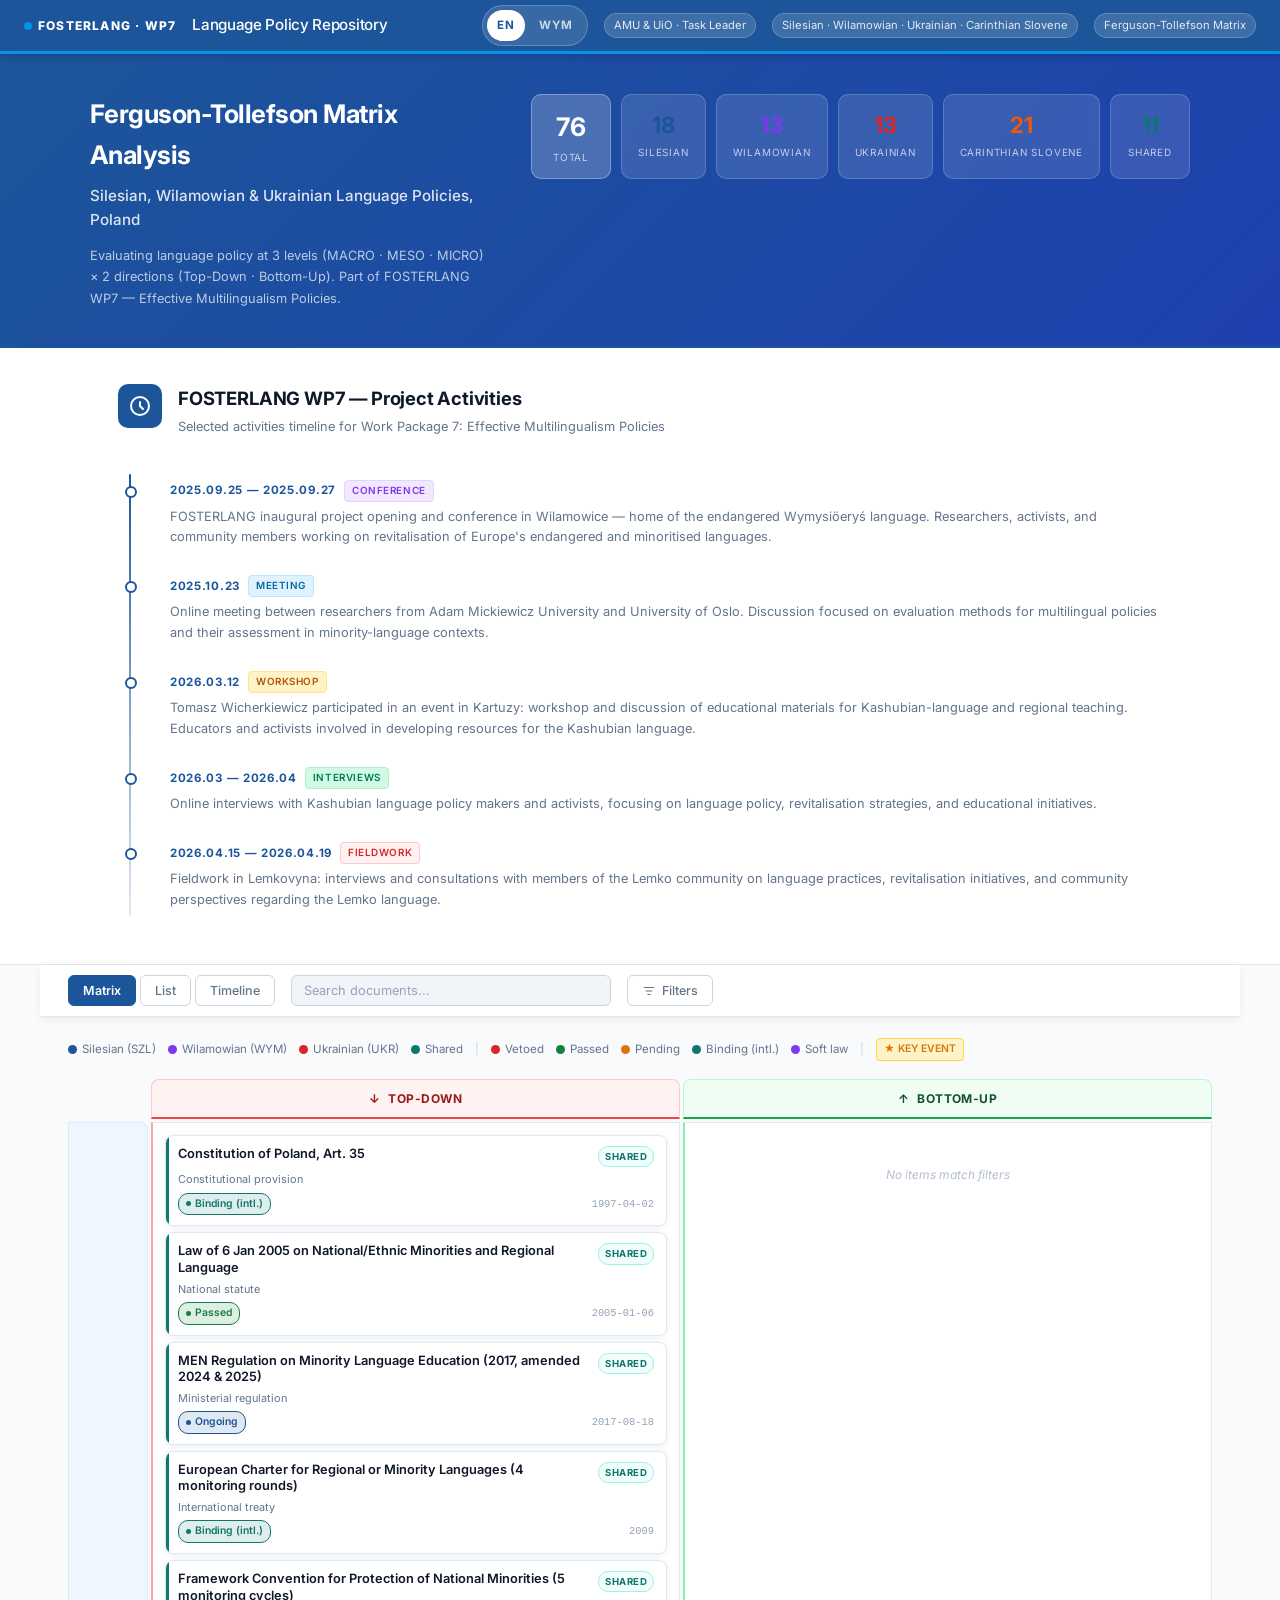
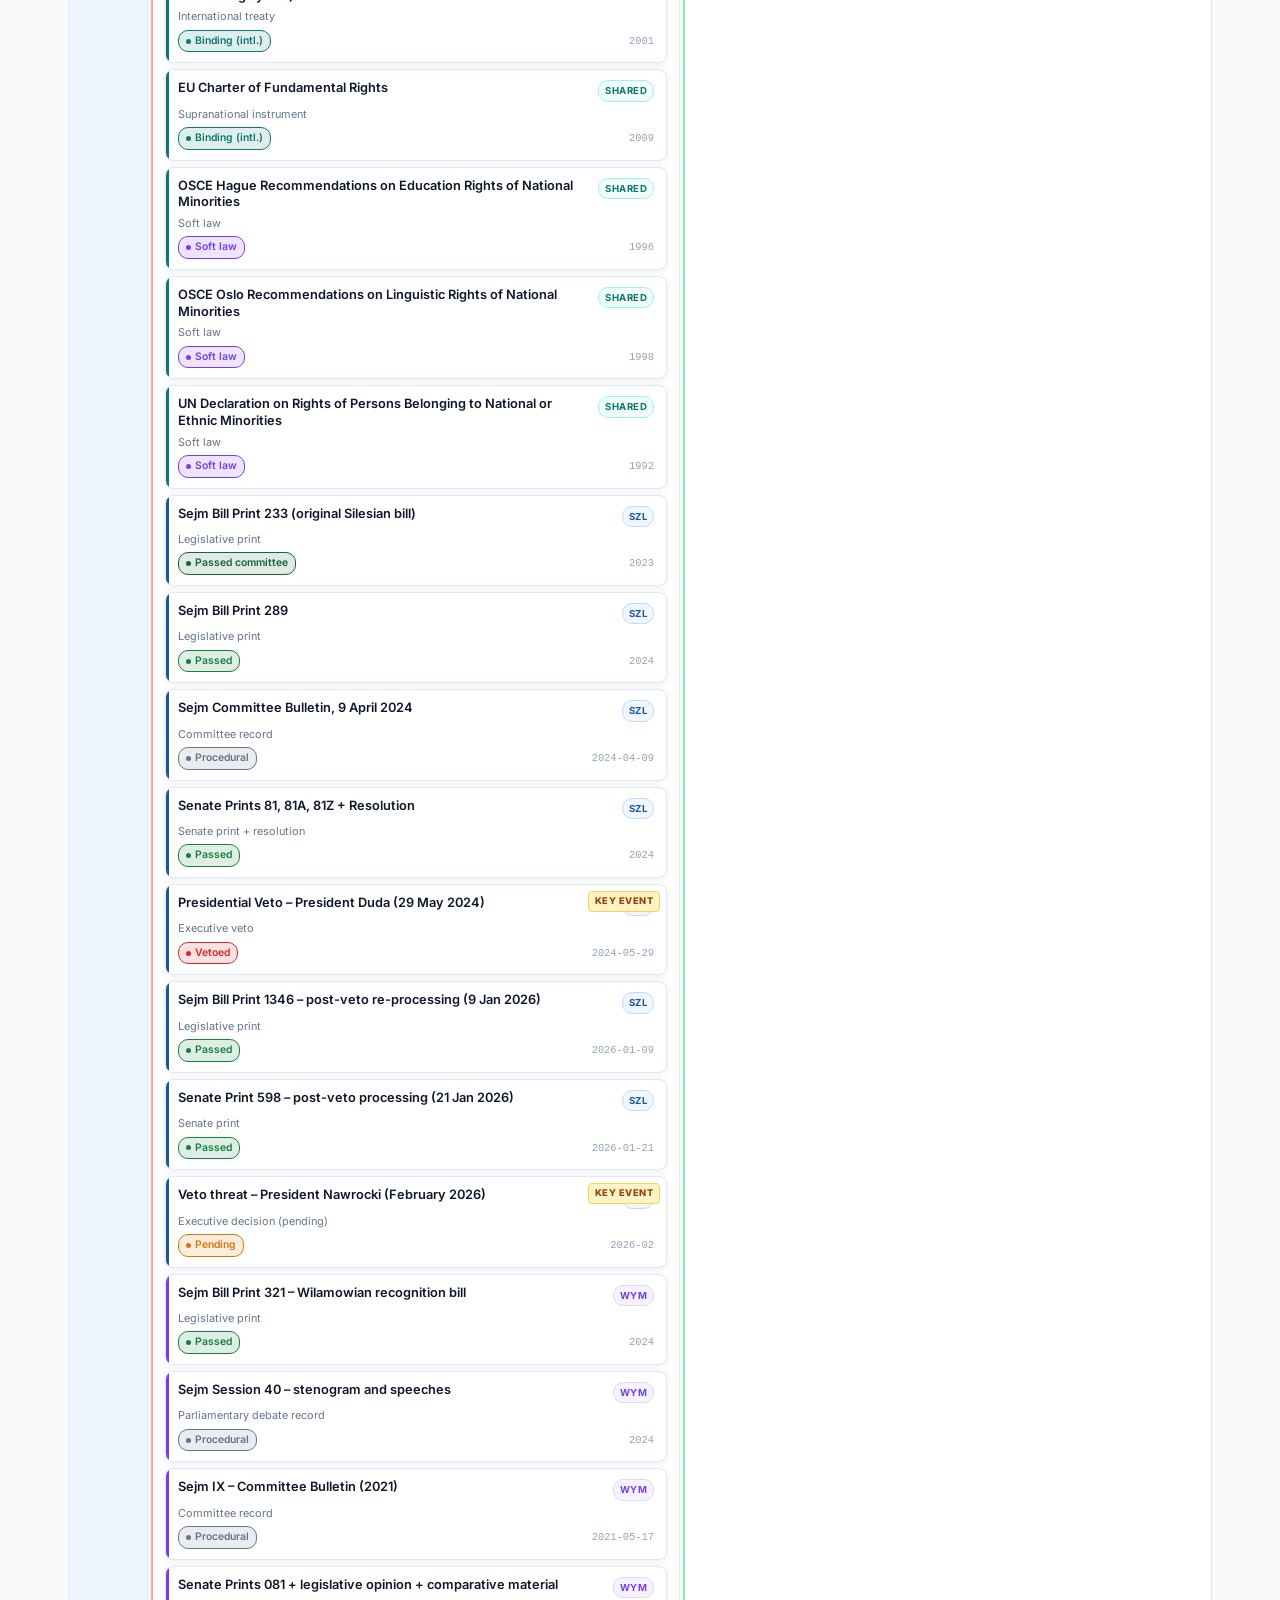
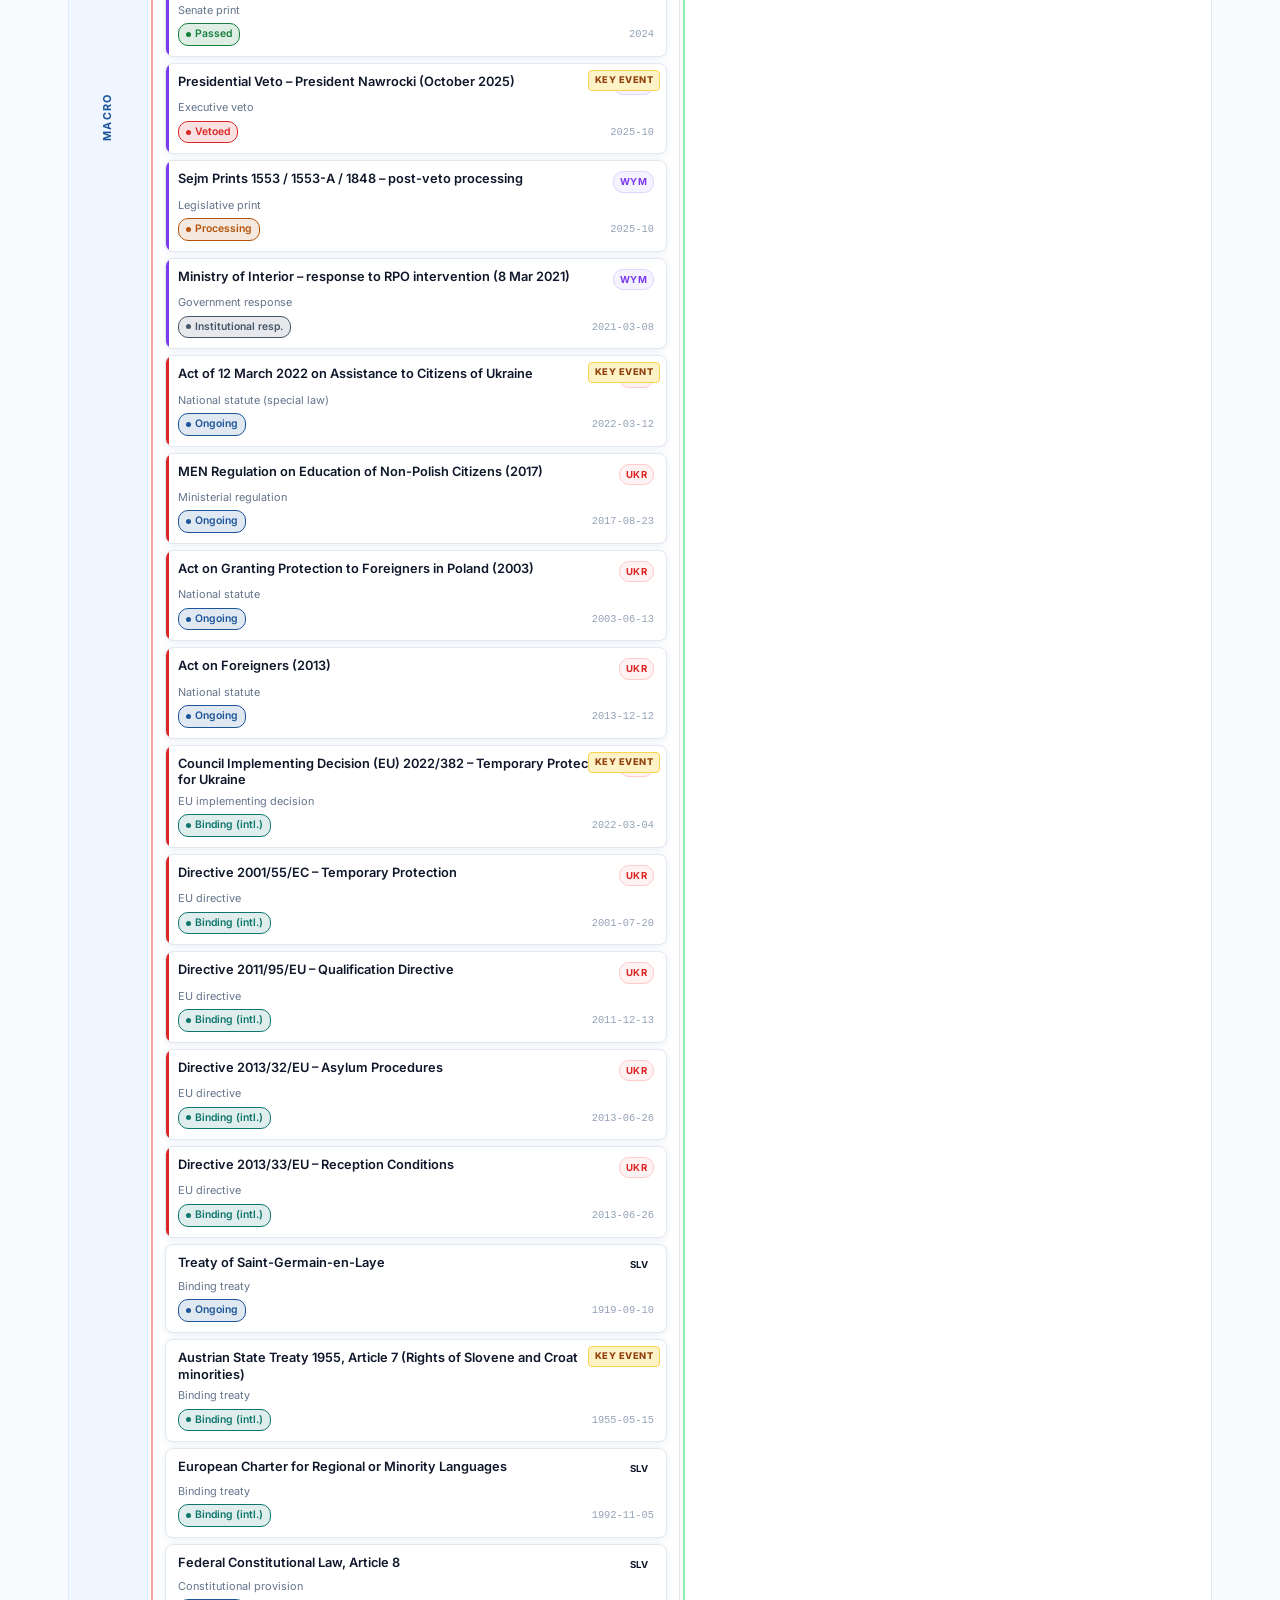
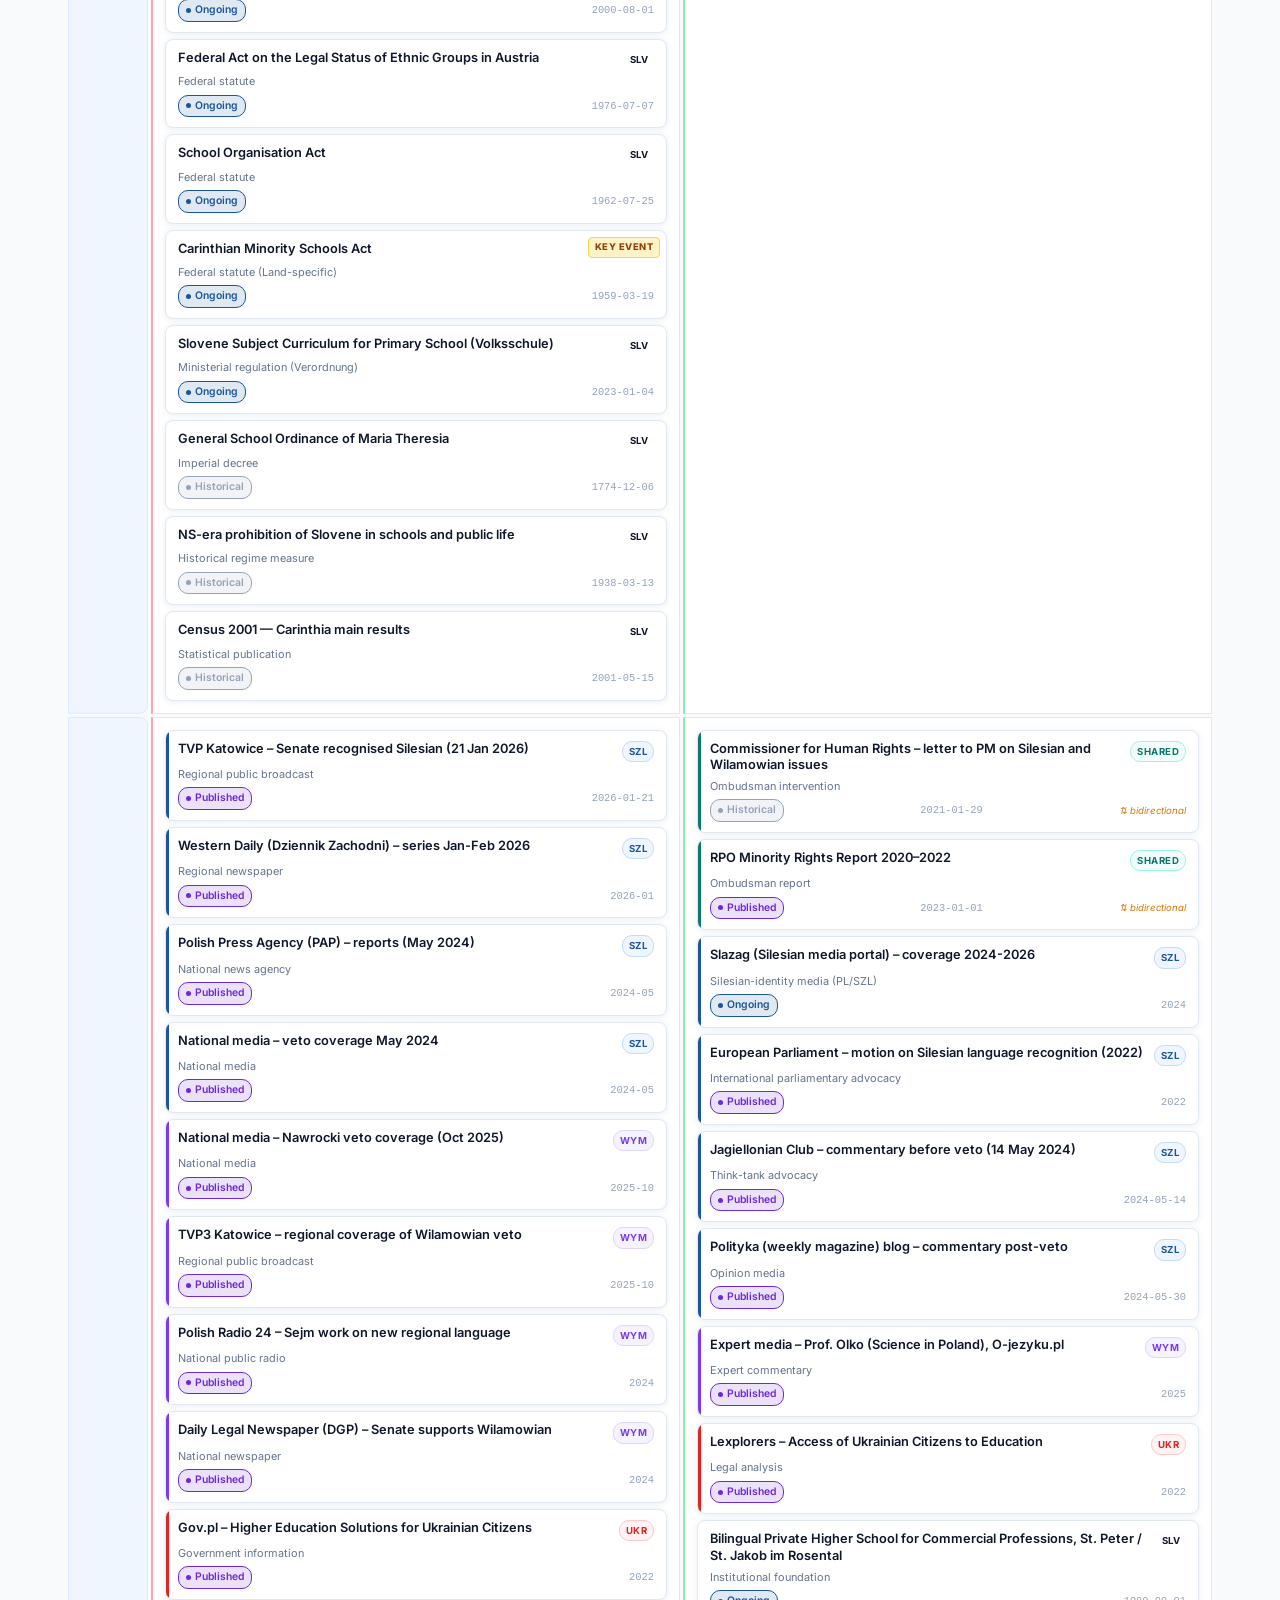
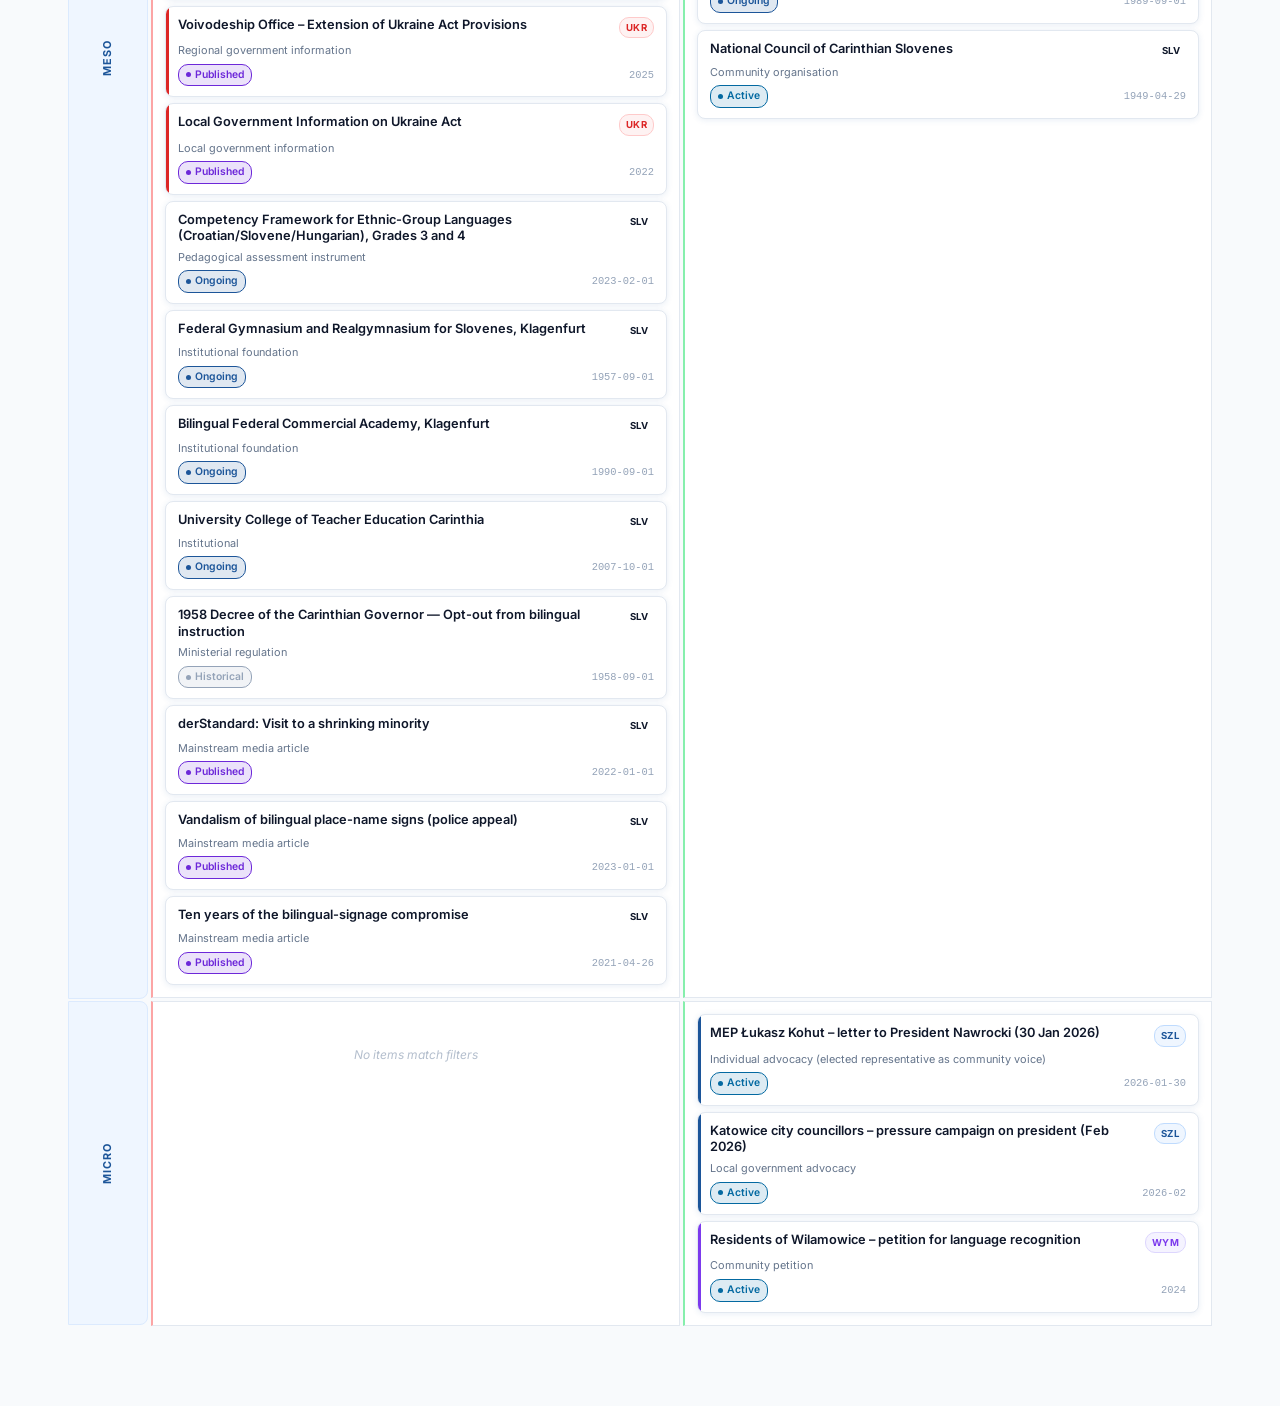
==== commit f84cb8d2: "Wire Carinthian Slovene case into the web app Adds the fourth language track (Carinthian Slovene / S" ====
--- a/index.html
+++ b/index.html
@@ -51,6 +51,10 @@
         <div class="lbl">Ukrainian</div>
       </div>
       <div class="stat-card">
+        <div class="num" id="stat-slv" style="color:var(--slv)">&#8212;</div>
+        <div class="lbl">Carinthian Slovene</div>
+      </div>
+      <div class="stat-card">
         <div class="num" id="stat-shared" style="color:var(--shared)">&#8212;</div>
         <div class="lbl">Shared</div>
       </div>
@@ -117,6 +121,9 @@
           </div>
           <div class="filter-pill" data-filter="language" data-value="ukr">
             <span class="dot" style="background:var(--ukr)"></span>Ukrainian (UKR)
+          </div>
+          <div class="filter-pill" data-filter="language" data-value="slv">
+            <span class="dot" style="background:var(--slv)"></span>Carinthian Slovene (SLV)
           </div>
           <div class="filter-pill" data-filter="language" data-value="shared">
             <span class="dot" style="background:var(--shared)"></span>Shared instruments
--- a/css/styles.css
+++ b/css/styles.css
@@ -31,6 +31,9 @@
   --ukr:        #dc2626;
   --ukr-light:  #f87171;
   --ukr-bg:     #fef2f2;
+  --slv:        #ea580c;
+  --slv-light:  #fb923c;
+  --slv-bg:     #fff7ed;
 
   --status-passed:   #15803d;
   --status-vetoed:   #dc2626;
